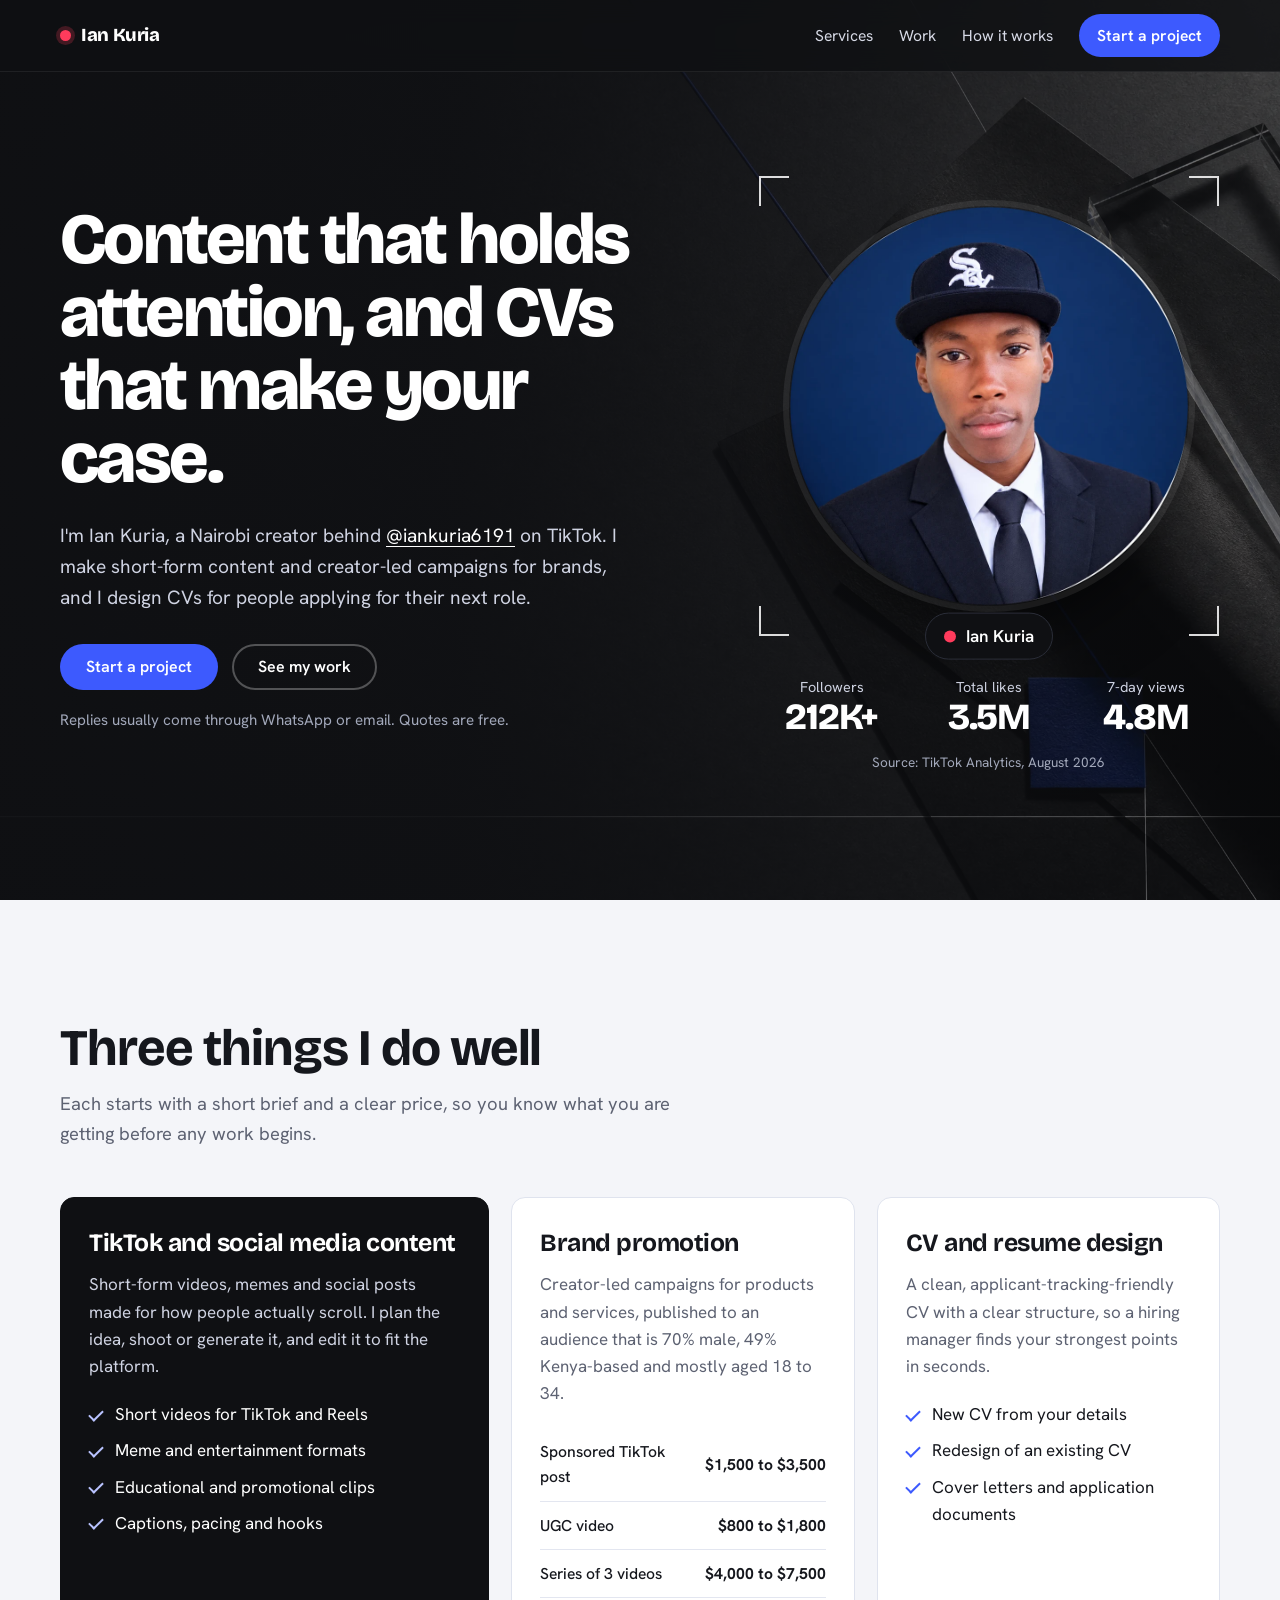
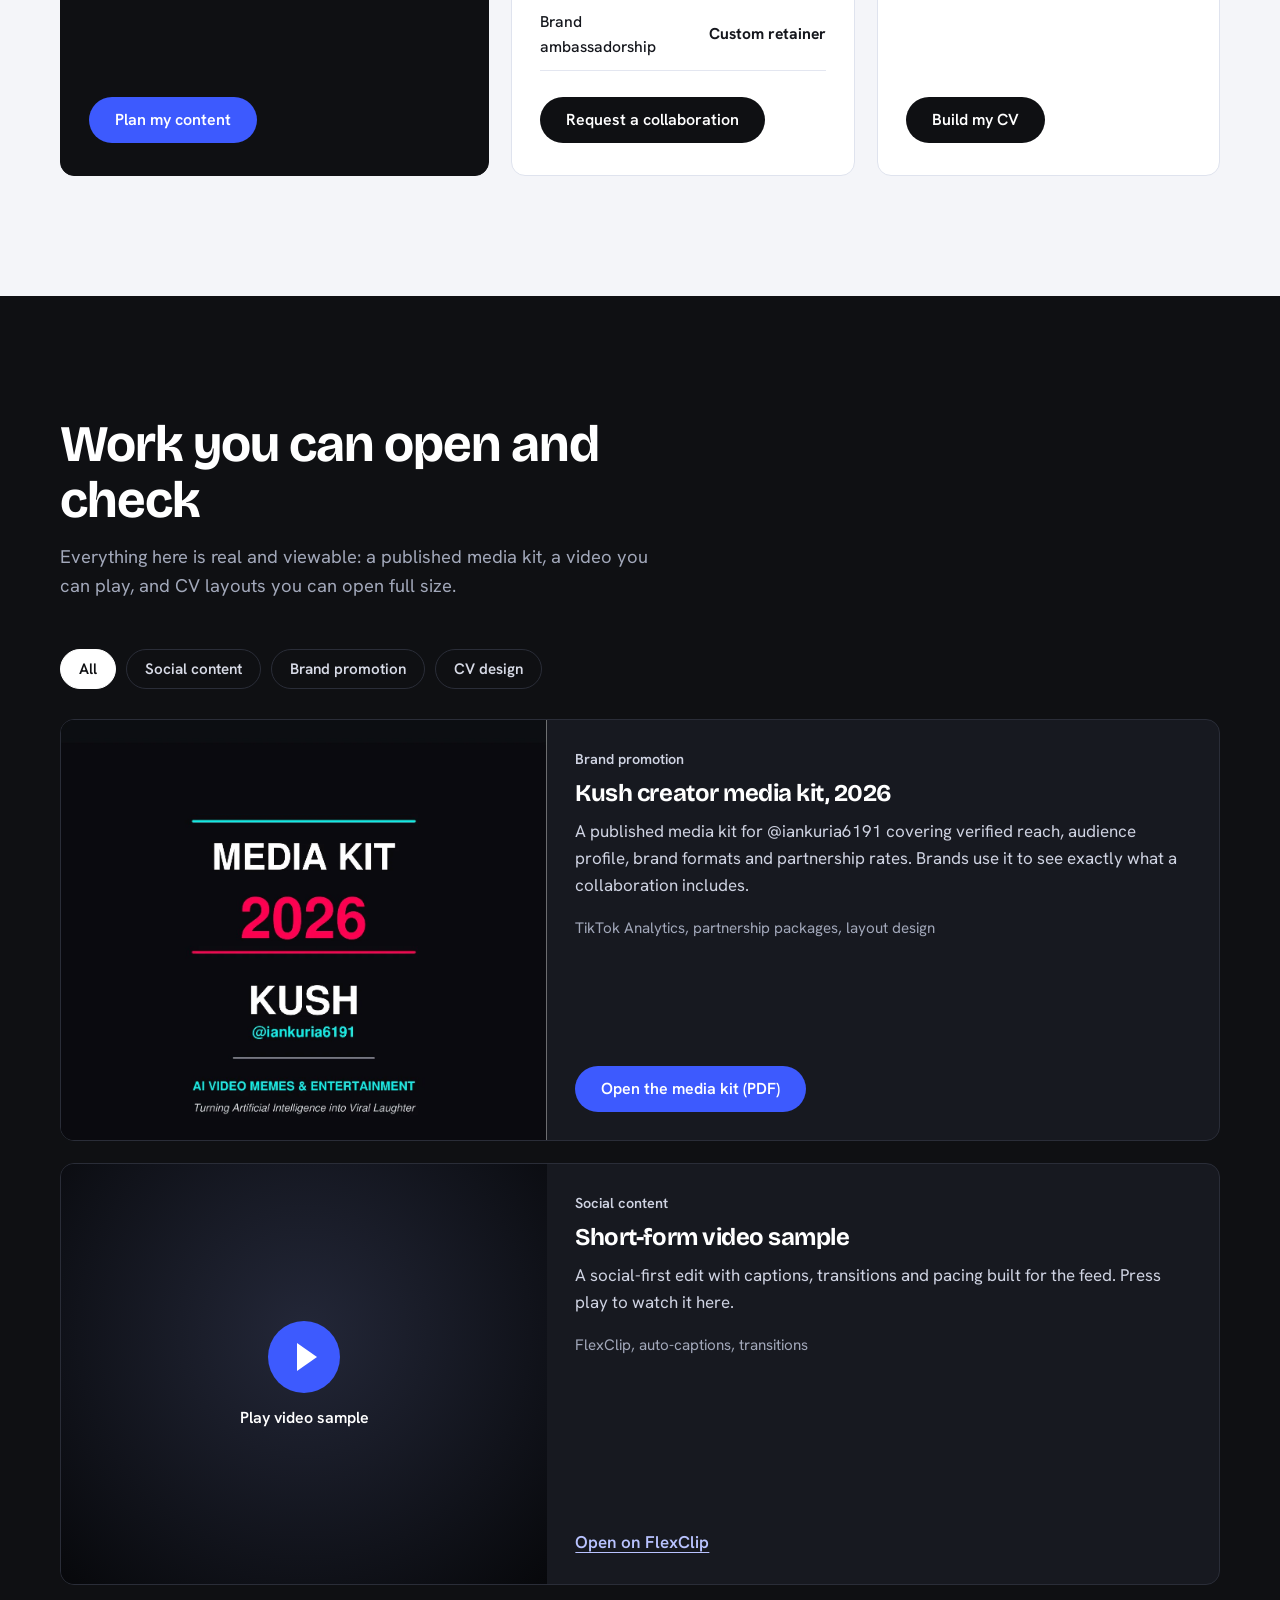
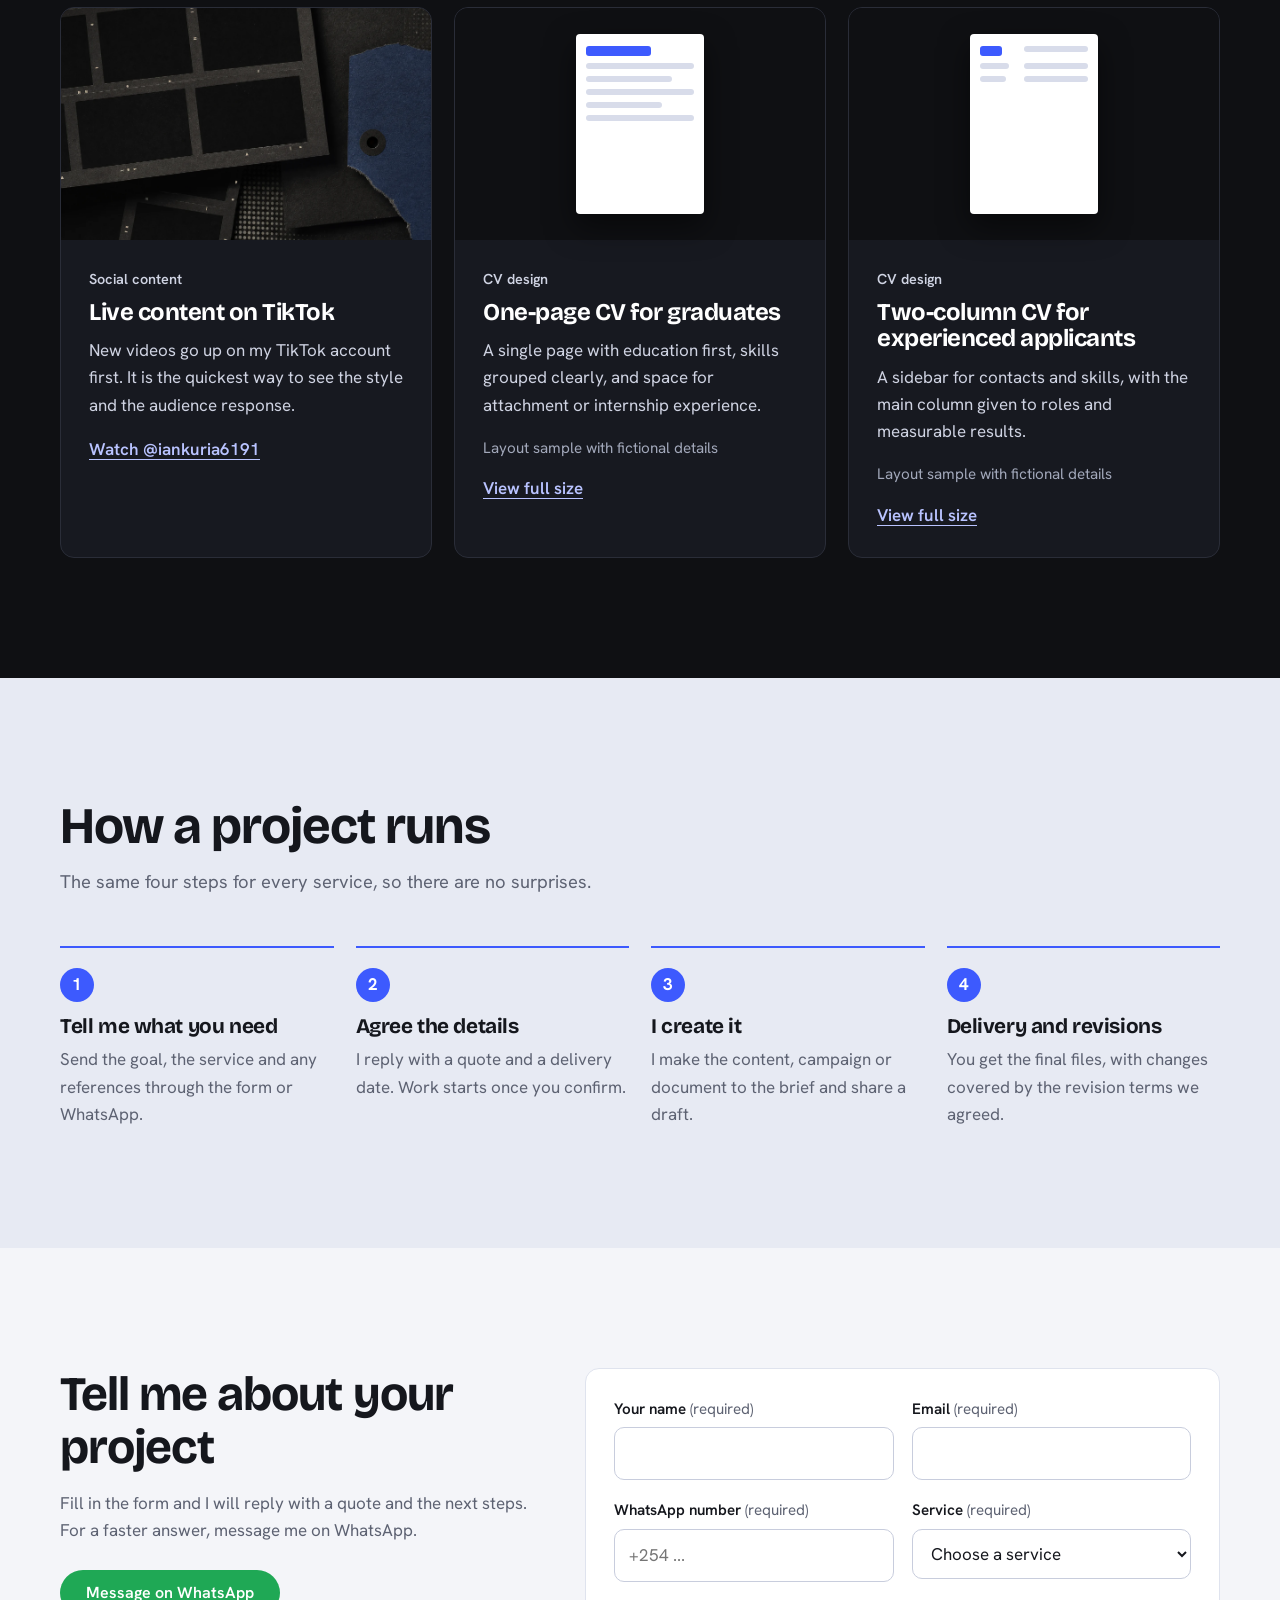
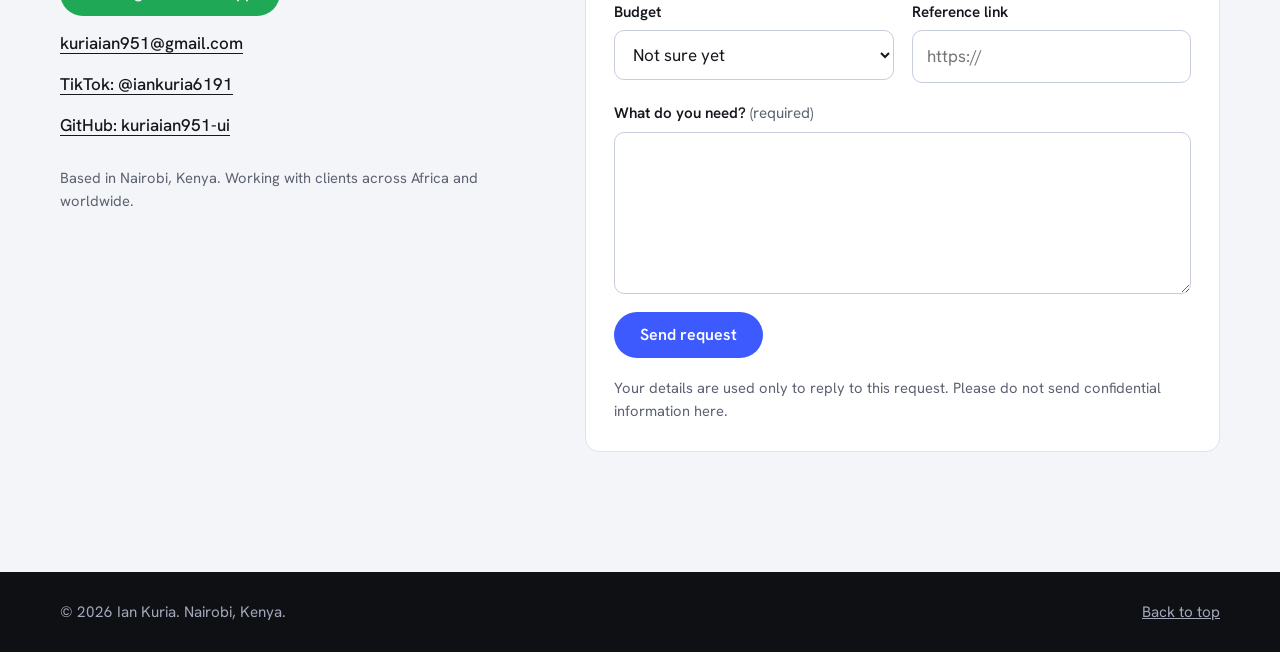
==== index.html @ a658447a "Show the name under the hero portrait Replace the TikTok handle in the label under the portrait with" ====
<!doctype html>
<html lang="en">
<head>
  <meta charset="UTF-8" />
  <meta name="viewport" content="width=device-width, initial-scale=1.0" />
  <meta name="theme-color" content="#0f1013" />
  <title>Ian Kuria | TikTok Content, Brand Promotion & CV Writing</title>
  <meta name="description" content="Ian Kuria is a Nairobi-based creator with 212K+ TikTok followers. He makes short-form content, creator-led brand campaigns and professionally designed CVs." />
  <meta name="author" content="Ian Kuria" />
  <meta name="robots" content="index,follow" />
  <link rel="canonical" href="https://kuriaian951-ui.github.io/" />
  <link rel="icon" href="/favicon.svg" type="image/svg+xml" />
  <link rel="preconnect" href="https://fonts.googleapis.com" />
  <link rel="preconnect" href="https://fonts.gstatic.com" crossorigin />
  <link href="https://fonts.googleapis.com/css2?family=Bricolage+Grotesque:opsz,wght@12..96,500;12..96,700;12..96,800&family=Hanken+Grotesk:wght@400;500;600;700&display=swap" rel="stylesheet" />
  <meta property="og:type" content="website" />
  <meta property="og:url" content="https://kuriaian951-ui.github.io/" />
  <meta property="og:title" content="Ian Kuria | TikTok Content, Brand Promotion & CV Writing" />
  <meta property="og:description" content="Short-form content and creator-led brand campaigns from a Nairobi creator with 212K+ TikTok followers, plus professionally designed CVs." />
  <meta property="og:image" content="https://kuriaian951-ui.github.io/assets/og-image.jpg" />
  <meta name="twitter:card" content="summary_large_image" />
  <meta name="twitter:title" content="Ian Kuria | TikTok Content, Brand Promotion & CV Writing" />
  <meta name="twitter:description" content="Short-form content and creator-led brand campaigns from a Nairobi creator with 212K+ TikTok followers, plus professionally designed CVs." />
  <meta name="twitter:image" content="https://kuriaian951-ui.github.io/assets/og-image.jpg" />
  <script type="application/ld+json">
  {
    "@context": "https://schema.org",
    "@type": "Person",
    "name": "Ian Kuria",
    "url": "https://kuriaian951-ui.github.io/",
    "jobTitle": "Content creator and CV designer",
    "email": "kuriaian951@gmail.com",
    "address": { "@type": "PostalAddress", "addressLocality": "Nairobi", "addressCountry": "KE" },
    "sameAs": ["https://www.tiktok.com/@iankuria6191", "https://github.com/kuriaian951-ui"],
    "description": "Nairobi-based creator making short-form content, creator-led brand campaigns and professionally designed CVs."
  }
  </script>
  <link rel="stylesheet" href="styles.css" />
</head>
<body>
  <a class="skip" href="#main">Skip to content</a>

  <header class="site-header" id="top">
    <a class="brand" href="#top" aria-label="Ian Kuria, home"><span class="brand-dot" aria-hidden="true"></span>Ian Kuria</a>
    <button class="nav-toggle" type="button" aria-expanded="false" aria-controls="nav" aria-label="Open menu"><span></span><span></span></button>
    <nav id="nav" class="nav" aria-label="Main">
      <a href="#services">Services</a>
      <a href="#work">Work</a>
      <a href="#process">How it works</a>
      <a href="#contact" class="nav-cta">Start a project</a>
    </nav>
  </header>

  <main id="main">
    <!-- Hero -->
    <section class="hero">
      <div class="hero-copy">
        <h1>Content that holds attention, and CVs that make your case.</h1>
        <p class="hero-lead">I'm Ian Kuria, a Nairobi creator behind <a href="https://www.tiktok.com/@iankuria6191" target="_blank" rel="noopener">@iankuria6191</a> on TikTok. I make short-form content and creator-led campaigns for brands, and I design CVs for people applying for their next role.</p>
        <div class="hero-actions">
          <a class="btn btn-primary" href="#contact">Start a project</a>
          <a class="btn btn-ghost" href="#work">See my work</a>
        </div>
        <p class="hero-note">Replies usually come through WhatsApp or email. Quotes are free.</p>
      </div>

      <div class="viewfinder" aria-label="Ian Kuria and his TikTok reach, from TikTok Analytics, August 2026">
        <div class="vf-frame">
          <span class="vf-corner tl" aria-hidden="true"></span><span class="vf-corner tr" aria-hidden="true"></span>
          <span class="vf-corner bl" aria-hidden="true"></span><span class="vf-corner br" aria-hidden="true"></span>
          <img class="vf-portrait" src="assets/ian-kuria-portrait.webp" width="900" height="900" fetchpriority="high" alt="Ian Kuria in a black suit and cap against a blue background" />
          <p class="vf-rec"><span class="rec-dot" aria-hidden="true"></span>Ian Kuria</p>
        </div>
        <dl class="vf-stats">
          <div><dd class="count" data-to="212" data-suffix="K+">212K+</dd><dt>Followers</dt></div>
          <div><dd class="count" data-to="3.5" data-suffix="M" data-decimals="1">3.5M</dd><dt>Total likes</dt></div>
          <div><dd class="count" data-to="4.8" data-suffix="M" data-decimals="1">4.8M</dd><dt>7-day views</dt></div>
        </dl>
        <p class="vf-source">Source: TikTok Analytics, August 2026</p>
      </div>
    </section>

    <!-- Services -->
    <section class="section light" id="services">
      <div class="wrap">
        <div class="section-head">
          <h2>Three things I do well</h2>
          <p>Each starts with a short brief and a clear price, so you know what you are getting before any work begins.</p>
        </div>

        <div class="services">
          <article class="service service-lead">
            <h3>TikTok and social media content</h3>
            <p>Short-form videos, memes and social posts made for how people actually scroll. I plan the idea, shoot or generate it, and edit it to fit the platform.</p>
            <ul class="ticks">
              <li>Short videos for TikTok and Reels</li>
              <li>Meme and entertainment formats</li>
              <li>Educational and promotional clips</li>
              <li>Captions, pacing and hooks</li>
            </ul>
            <a class="btn btn-dark" href="#contact" data-service="TikTok / Social Media Content">Plan my content</a>
          </article>

          <article class="service">
            <h3>Brand promotion</h3>
            <p>Creator-led campaigns for products and services, published to an audience that is 70% male, 49% Kenya-based and mostly aged 18 to 34.</p>
            <table class="rates">
              <caption class="sr">Starting ranges from the 2026 media kit</caption>
              <tbody>
                <tr><th scope="row">Sponsored TikTok post</th><td>$1,500 to $3,500</td></tr>
                <tr><th scope="row">UGC video</th><td>$800 to $1,800</td></tr>
                <tr><th scope="row">Series of 3 videos</th><td>$4,000 to $7,500</td></tr>
                <tr><th scope="row">Brand ambassadorship</th><td>Custom retainer</td></tr>
              </tbody>
            </table>
            <a class="btn btn-dark" href="#contact" data-service="Brand Promotion">Request a collaboration</a>
          </article>

          <article class="service">
            <h3>CV and resume design</h3>
            <p>A clean, applicant-tracking-friendly CV with a clear structure, so a hiring manager finds your strongest points in seconds.</p>
            <ul class="ticks">
              <li>New CV from your details</li>
              <li>Redesign of an existing CV</li>
              <li>Cover letters and application documents</li>
            </ul>
            <a class="btn btn-dark" href="#contact" data-service="CV / Resume">Build my CV</a>
          </article>
        </div>
      </div>
    </section>

    <!-- Work -->
    <section class="section dark" id="work">
      <div class="wrap">
        <div class="section-head">
          <h2>Work you can open and check</h2>
          <p>Everything here is real and viewable: a published media kit, a video you can play, and CV layouts you can open full size.</p>
        </div>

        <div class="filters" role="group" aria-label="Filter work">
          <button type="button" class="chip is-on" data-filter="all" aria-pressed="true">All</button>
          <button type="button" class="chip" data-filter="video" aria-pressed="false">Social content</button>
          <button type="button" class="chip" data-filter="brand" aria-pressed="false">Brand promotion</button>
          <button type="button" class="chip" data-filter="cv" aria-pressed="false">CV design</button>
        </div>

        <div class="work-grid">
          <article class="work work-wide" data-cat="brand">
            <img class="work-media media-cover" src="assets/kush-media-kit-cover.webp" width="1241" height="1754" loading="lazy" alt="Cover of the Kush Media Kit 2026 for @iankuria6191" />
            <div class="work-body">
              <p class="work-tag">Brand promotion</p>
              <h3>Kush creator media kit, 2026</h3>
              <p>A published media kit for @iankuria6191 covering verified reach, audience profile, brand formats and partnership rates. Brands use it to see exactly what a collaboration includes.</p>
              <p class="work-tools">TikTok Analytics, partnership packages, layout design</p>
              <a class="btn btn-primary" href="assets/Kush_Media_Kit_2026_v2.pdf" target="_blank" rel="noopener">Open the media kit (PDF)</a>
            </div>
          </article>

          <article class="work work-wide" data-cat="video">
            <div class="work-media video-box" id="video-box">
              <button type="button" class="video-play" id="video-play" aria-label="Play the short-form video sample">
                <span class="play-icon" aria-hidden="true"></span>
                <span>Play video sample</span>
              </button>
            </div>
            <div class="work-body">
              <p class="work-tag">Social content</p>
              <h3>Short-form video sample</h3>
              <p>A social-first edit with captions, transitions and pacing built for the feed. Press play to watch it here.</p>
              <p class="work-tools">FlexClip, auto-captions, transitions</p>
              <a class="text-link" href="https://www.flexclip.com/share/16240077a29ydowFJo6K8RUNFC3RO8ls6oeBCMup.html" target="_blank" rel="noopener">Open on FlexClip</a>
            </div>
          </article>

          <article class="work" data-cat="video">
            <img class="work-media" src="assets/ian-kuria-creator-reach-art.webp" width="1664" height="2080" loading="lazy" alt="" />
            <div class="work-body">
              <p class="work-tag">Social content</p>
              <h3>Live content on TikTok</h3>
              <p>New videos go up on my TikTok account first. It is the quickest way to see the style and the audience response.</p>
              <a class="text-link" href="https://www.tiktok.com/@iankuria6191" target="_blank" rel="noopener">Watch @iankuria6191</a>
            </div>
          </article>

          <article class="work" data-cat="cv">
            <button type="button" class="cv-thumb" data-cv="cv-one" aria-label="Open the one-page graduate CV sample full size">
              <span class="cv-mini cv-mini-one" aria-hidden="true"><i></i><i></i><i></i><i></i><i></i><i></i></span>
            </button>
            <div class="work-body">
              <p class="work-tag">CV design</p>
              <h3>One-page CV for graduates</h3>
              <p>A single page with education first, skills grouped clearly, and space for attachment or internship experience.</p>
              <p class="work-tools">Layout sample with fictional details</p>
              <button type="button" class="text-link as-button" data-cv="cv-one">View full size</button>
            </div>
          </article>

          <article class="work" data-cat="cv">
            <button type="button" class="cv-thumb" data-cv="cv-two" aria-label="Open the two-column experienced professional CV sample full size">
              <span class="cv-mini cv-mini-two" aria-hidden="true"><i></i><i></i><i></i><i></i><i></i><i></i></span>
            </button>
            <div class="work-body">
              <p class="work-tag">CV design</p>
              <h3>Two-column CV for experienced applicants</h3>
              <p>A sidebar for contacts and skills, with the main column given to roles and measurable results.</p>
              <p class="work-tools">Layout sample with fictional details</p>
              <button type="button" class="text-link as-button" data-cv="cv-two">View full size</button>
            </div>
          </article>
        </div>
      </div>
    </section>

    <!-- Process -->
    <section class="section light tint" id="process">
      <div class="wrap">
        <div class="section-head">
          <h2>How a project runs</h2>
          <p>The same four steps for every service, so there are no surprises.</p>
        </div>
        <ol class="steps">
          <li><span class="step-n">1</span><h3>Tell me what you need</h3><p>Send the goal, the service and any references through the form or WhatsApp.</p></li>
          <li><span class="step-n">2</span><h3>Agree the details</h3><p>I reply with a quote and a delivery date. Work starts once you confirm.</p></li>
          <li><span class="step-n">3</span><h3>I create it</h3><p>I make the content, campaign or document to the brief and share a draft.</p></li>
          <li><span class="step-n">4</span><h3>Delivery and revisions</h3><p>You get the final files, with changes covered by the revision terms we agreed.</p></li>
        </ol>
      </div>
    </section>

    <!-- Contact -->
    <section class="section light contact" id="contact">
      <div class="wrap contact-grid">
        <div class="contact-intro">
          <h2>Tell me about your project</h2>
          <p>Fill in the form and I will reply with a quote and the next steps. For a faster answer, message me on WhatsApp.</p>
          <ul class="contact-list">
            <li><a class="btn btn-whatsapp" id="wa-link" href="https://wa.me/254741102942?text=Hello%20Ian%2C%20I%20would%20like%20to%20request%20your%20services." target="_blank" rel="noopener">Message on WhatsApp</a></li>
            <li><a href="mailto:kuriaian951@gmail.com">kuriaian951@gmail.com</a></li>
            <li><a href="https://www.tiktok.com/@iankuria6191" target="_blank" rel="noopener">TikTok: @iankuria6191</a></li>
            <li><a href="https://github.com/kuriaian951-ui" target="_blank" rel="noopener">GitHub: kuriaian951-ui</a></li>
          </ul>
          <p class="fine">Based in Nairobi, Kenya. Working with clients across Africa and worldwide.</p>
        </div>

        <form class="form" id="contact-form" novalidate>
          <input type="checkbox" name="botcheck" class="hp" tabindex="-1" autocomplete="off" aria-hidden="true" />
          <div class="field"><label for="c-name">Your name <span class="req">(required)</span></label><input id="c-name" name="name" required autocomplete="name" /></div>
          <div class="field"><label for="c-email">Email <span class="req">(required)</span></label><input id="c-email" name="email" type="email" required autocomplete="email" /></div>
          <div class="field"><label for="c-phone">WhatsApp number <span class="req">(required)</span></label><input id="c-phone" name="whatsapp" type="tel" required autocomplete="tel" placeholder="+254 ..." /></div>
          <div class="field"><label for="c-service">Service <span class="req">(required)</span></label>
            <select id="c-service" name="service" required>
              <option value="">Choose a service</option>
              <option>TikTok / Social Media Content</option>
              <option>Brand Promotion</option>
              <option>CV / Resume</option>
              <option>Other</option>
            </select>
          </div>
          <div class="field"><label for="c-budget">Budget</label>
            <select id="c-budget" name="budget">
              <option value="">Not sure yet</option>
              <option>Below KSh 1,000</option>
              <option>KSh 1,000 to 3,000</option>
              <option>KSh 3,000 to 5,000</option>
              <option>KSh 5,000 to 10,000</option>
              <option>KSh 10,000 and above</option>
            </select>
          </div>
          <div class="field"><label for="c-link">Reference link</label><input id="c-link" name="reference" type="url" placeholder="https://" /></div>
          <div class="field wide"><label for="c-msg">What do you need? <span class="req">(required)</span></label><textarea id="c-msg" name="message" rows="5" required></textarea></div>
          <div class="form-foot">
            <button class="btn btn-primary" type="submit">Send request</button>
            <p class="form-status" role="status" tabindex="-1"></p>
          </div>
          <p class="fine wide">Your details are used only to reply to this request. Please do not send confidential information here.</p>
        </form>
      </div>
    </section>
  </main>

  <footer class="site-footer">
    <div class="wrap foot">
      <p>&copy; <span id="year">2026</span> Ian Kuria. Nairobi, Kenya.</p>
      <p><a href="#top">Back to top</a></p>
    </div>
  </footer>

  <!-- CV sample viewer -->
  <dialog id="cv-dialog" class="cv-dialog" aria-label="CV sample">
    <form method="dialog" class="cv-bar"><p>Layout sample with fictional details</p><button class="btn btn-ghost-light" aria-label="Close preview">Close</button></form>
    <div id="cv-stage" class="cv-stage"></div>
  </dialog>

  <template id="cv-one">
    <article class="cv cv-1">
      <header><h4>Amina Wanjiru</h4><p>Accounts assistant | Nairobi, Kenya</p><p class="cv-contact">amina@example.com | 0700 000 000</p></header>
      <section><h5>Profile</h5><p>Diploma graduate with attachment experience in cash handling, sales records and customer service. Accurate, calm under pressure and quick to learn new systems.</p></section>
      <section><h5>Education</h5><p><b>Diploma in Accounting</b>, Sample Technical College, 2022 to 2024</p><p><b>KCSE</b>, Sample Secondary School, 2018 to 2021</p></section>
      <section><h5>Experience</h5><p><b>Cashier and accounts assistant (attachment)</b>, Sample Business Ltd</p><ul><li>Processed cash and mobile payments and issued receipts.</li><li>Balanced daily sales and prepared cash handovers.</li><li>Recorded transactions and kept sales records up to date.</li></ul></section>
      <section><h5>Skills</h5><p>Microsoft Excel, Microsoft Word, data entry, bookkeeping basics, customer service</p></section>
    </article>
  </template>

  <template id="cv-two">
    <article class="cv cv-2">
      <aside><h4>Brian Otieno</h4><p>Marketing officer</p><h5>Contact</h5><p>brian@example.com<br />0700 000 000<br />Nairobi, Kenya</p><h5>Skills</h5><ul><li>Campaign planning</li><li>Social media</li><li>Reporting</li><li>Client communication</li></ul><h5>Languages</h5><p>English, Kiswahili</p></aside>
      <div class="cv-main">
        <section><h5>Profile</h5><p>Marketing officer with five years of experience planning campaigns and reporting results to clients.</p></section>
        <section><h5>Experience</h5>
          <p><b>Marketing officer</b>, Sample Agency, 2022 to present</p><ul><li>Ran monthly campaigns for six clients.</li><li>Grew a client's social following by 40% in one year.</li></ul>
          <p><b>Marketing assistant</b>, Sample Retail, 2019 to 2022</p><ul><li>Prepared weekly sales and engagement reports.</li><li>Coordinated in-store promotions.</li></ul></section>
        <section><h5>Education</h5><p><b>Bachelor of Commerce</b>, Sample University, 2015 to 2019</p></section>
      </div>
    </article>
  </template>

  <script src="script.js"></script>
</body>
</html>
---- styles.css ----
/* Ian Kuria portfolio. Dark ink, signal blue, one live "viewfinder" moment. */
:root {
  --ink: #0f1013;
  --ink-2: #171920;
  --line: #2a2d38;
  --chalk: #f4f5f9;
  --mist: #e7eaf3;
  --text: #15171d;
  --muted: #5d6272;
  --muted-d: #a2a8ba;
  --blue: #3d5afe;
  --blue-d: #2a42d6;
  --blue-soft: #b9c3ff;
  --rec: #ff3b5c;
  --wa: #1fa855;
  --radius: 14px;
  --display: "Bricolage Grotesque", "Hanken Grotesk", system-ui, sans-serif;
  --body: "Hanken Grotesk", system-ui, -apple-system, "Segoe UI", sans-serif;
}

*, *::before, *::after { box-sizing: border-box; }
html { scroll-behavior: smooth; scroll-padding-top: 76px; }
body { margin: 0; font-family: var(--body); font-size: 1.0625rem; line-height: 1.6; color: var(--text); background: var(--chalk); -webkit-font-smoothing: antialiased; }
img { max-width: 100%; display: block; }
a { color: inherit; }
h1, h2, h3, h4, h5 { font-family: var(--display); line-height: 1.1; margin: 0; letter-spacing: -0.02em; }
p { margin: 0 0 1em; }
.sr { position: absolute; width: 1px; height: 1px; overflow: hidden; clip: rect(0 0 0 0); white-space: nowrap; }
.hp { position: absolute; left: -9999px; opacity: 0; }
.wrap { width: min(1160px, 100% - 40px); margin-inline: auto; }

:focus-visible { outline: 3px solid var(--blue-soft); outline-offset: 3px; border-radius: 4px; }
.light :focus-visible { outline-color: var(--blue); }

.skip { position: absolute; left: 12px; top: -60px; background: var(--chalk); color: var(--text); padding: 10px 14px; border-radius: 8px; z-index: 100; }
.skip:focus { top: 12px; }

/* Header */
.site-header { position: fixed; inset: 0 0 auto 0; z-index: 50; display: flex; align-items: center; justify-content: space-between; padding: 14px max(20px, calc((100% - 1160px) / 2)); background: rgba(15, 16, 19, .82); backdrop-filter: blur(12px); border-bottom: 1px solid rgba(255,255,255,.07); color: #fff; }
.brand { display: inline-flex; align-items: center; gap: 10px; font-family: var(--display); font-weight: 800; font-size: 1.15rem; text-decoration: none; letter-spacing: -0.02em; }
.brand-dot { width: 11px; height: 11px; border-radius: 50%; background: var(--rec); box-shadow: 0 0 0 4px rgba(255,59,92,.22); }
.nav { display: flex; align-items: center; gap: 26px; }
.nav a { text-decoration: none; font-size: .98rem; color: #d7dae6; }
.nav a:hover { color: #fff; }
.nav .nav-cta { background: var(--blue); color: #fff; padding: 9px 18px; border-radius: 999px; font-weight: 600; }
.nav .nav-cta:hover { background: #5870ff; }
.nav-toggle { display: none; width: 44px; height: 44px; border: 1px solid var(--line); background: transparent; border-radius: 10px; cursor: pointer; position: relative; }
.nav-toggle span { position: absolute; left: 12px; right: 12px; height: 2px; background: #fff; transition: transform .2s, top .2s; }
.nav-toggle span:first-child { top: 17px; }
.nav-toggle span:last-child { top: 25px; }
.nav-toggle[aria-expanded="true"] span:first-child { top: 21px; transform: rotate(45deg); }
.nav-toggle[aria-expanded="true"] span:last-child { top: 21px; transform: rotate(-45deg); }

/* Buttons and links */
.btn { display: inline-flex; align-items: center; justify-content: center; gap: 8px; padding: 13px 24px; border-radius: 999px; border: 2px solid transparent; font: 600 1rem/1 var(--body); text-decoration: none; cursor: pointer; transition: background .15s, color .15s, border-color .15s, transform .15s; }
.btn:hover { transform: translateY(-1px); }
.btn-primary { background: var(--blue); color: #fff; }
.btn-primary:hover { background: #5870ff; }
.btn-ghost { border-color: rgba(255,255,255,.28); color: #fff; }
.btn-ghost:hover { border-color: #fff; }
.btn-ghost-light { border-color: rgba(255,255,255,.3); color: #fff; background: transparent; padding: 10px 18px; }
.btn-dark { background: var(--ink); color: #fff; }
.btn-dark:hover { background: #262a36; }
.btn-whatsapp { background: var(--wa); color: #fff; }
.btn-whatsapp:hover { background: #188a47; }
.text-link { color: var(--blue-soft); font-weight: 600; text-underline-offset: 4px; }
.text-link:hover { color: #fff; }
.as-button { background: none; border: 0; padding: 0; font: inherit; font-weight: 600; cursor: pointer; text-decoration: underline; }

/* Hero */
.hero { min-height: 100svh; padding: 130px max(20px, calc((100% - 1160px) / 2)) 80px; display: grid; grid-template-columns: 1.25fr .9fr; gap: 56px; align-items: center; color: #fff; background: linear-gradient(90deg, rgba(15,16,19,.96) 35%, rgba(15,16,19,.55)), url("assets/ian-kuria-studio-ledger-hero.webp") center/cover, var(--ink); }
.hero h1 { font-size: clamp(2.5rem, 5.6vw, 4.9rem); font-weight: 800; line-height: 1.02; letter-spacing: -0.035em; max-width: 14ch; margin-bottom: 26px; }
.hero-lead { font-size: 1.2rem; color: #cfd3e2; max-width: 52ch; }
.hero-lead a { color: #fff; text-underline-offset: 4px; }
.hero-actions { display: flex; flex-wrap: wrap; gap: 14px; margin: 30px 0 18px; }
.hero-note { color: var(--muted-d); font-size: .95rem; }

.viewfinder { width: min(100%, 460px); margin-inline: auto; }
.vf-frame { position: relative; padding: 30px; }
.vf-portrait { width: 100%; height: auto; aspect-ratio: 1; border-radius: 50%; box-shadow: 0 0 0 6px rgba(255,255,255,.08), 0 40px 80px -30px rgba(0,0,0,.8); }
.vf-corner { position: absolute; width: 30px; height: 30px; border: 2px solid #fff; opacity: .85; }
.vf-corner.tl { top: 0; left: 0; border-right: 0; border-bottom: 0; }
.vf-corner.tr { top: 0; right: 0; border-left: 0; border-bottom: 0; }
.vf-corner.bl { bottom: 0; left: 0; border-right: 0; border-top: 0; }
.vf-corner.br { bottom: 0; right: 0; border-left: 0; border-top: 0; }
.vf-rec { position: absolute; left: 50%; bottom: 0; transform: translate(-50%, 50%); display: flex; align-items: center; gap: 10px; margin: 0; padding: 9px 18px; border-radius: 999px; background: var(--ink); border: 1px solid var(--line); font-weight: 600; white-space: nowrap; }
.rec-dot { width: 12px; height: 12px; border-radius: 50%; background: var(--rec); animation: pulse 1.6s ease-in-out infinite; }
@keyframes pulse { 50% { opacity: .25; } }
.vf-stats { margin: 34px 0 0; display: grid; grid-template-columns: repeat(3, 1fr); gap: 12px; text-align: center; }
.vf-stats div { display: flex; flex-direction: column-reverse; }
.vf-stats dd { margin: 0; font-family: var(--display); font-weight: 800; font-size: clamp(1.7rem, 3vw, 2.3rem); letter-spacing: -0.03em; line-height: 1; }
.vf-stats dt { color: #cfd3e2; font-size: .9rem; margin-top: 6px; }
.vf-source { margin: 16px 0 0; font-size: .85rem; color: var(--muted-d); text-align: center; }

/* Sections */
.section { padding: clamp(72px, 10vw, 120px) 0; }
.section.light { background: var(--chalk); color: var(--text); }
.section.dark { background: var(--ink); color: #fff; }
.section-head { max-width: 62ch; margin-bottom: 48px; }
.section-head h2 { font-size: clamp(2rem, 4vw, 3.2rem); margin-bottom: 14px; }
.section-head p { color: var(--muted); font-size: 1.15rem; margin: 0; }
.dark .section-head p { color: var(--muted-d); }

/* Services */
.services { display: grid; grid-template-columns: 1.25fr 1fr 1fr; gap: 22px; align-items: stretch; }
.service { background: #fff; border: 1px solid #dfe3ee; border-radius: var(--radius); padding: 32px 28px; display: flex; flex-direction: column; }
.service-lead { background: var(--ink); color: #fff; border-color: var(--ink); }
.service h3 { font-size: 1.55rem; margin-bottom: 14px; }
.service > p { color: var(--muted); }
.service-lead > p { color: #cfd3e2; }
.service .btn { margin-top: auto; align-self: flex-start; }
.service-lead .btn-dark { background: var(--blue); }
.service-lead .btn-dark:hover { background: #5870ff; }
.ticks { list-style: none; padding: 0; margin: 4px 0 26px; display: grid; gap: 9px; }
.ticks li { padding-left: 26px; position: relative; }
.ticks li::before { content: ""; position: absolute; left: 0; top: .5em; width: 14px; height: 8px; border-left: 2px solid var(--blue); border-bottom: 2px solid var(--blue); transform: rotate(-45deg); }
.service-lead .ticks li::before { border-color: var(--blue-soft); }
.rates { width: 100%; border-collapse: collapse; margin: 4px 0 26px; font-size: .98rem; }
.rates th, .rates td { text-align: left; padding: 11px 0; border-bottom: 1px solid #e3e6f0; }
.rates th { font-weight: 500; padding-right: 12px; }
.rates td { font-weight: 700; text-align: right; white-space: nowrap; }

/* Work */
.filters { display: flex; flex-wrap: wrap; gap: 10px; margin-bottom: 30px; }
.chip { border: 1px solid var(--line); background: transparent; color: #d7dae6; padding: 9px 18px; border-radius: 999px; font: 600 .95rem var(--body); cursor: pointer; }
.chip:hover { border-color: #fff; }
.chip.is-on { background: #fff; color: var(--ink); border-color: #fff; }
.work-grid { display: grid; grid-template-columns: repeat(6, 1fr); gap: 22px; }
.work-grid .work { grid-column: span 2; }
.work { background: var(--ink-2); border: 1px solid var(--line); border-radius: var(--radius); overflow: hidden; display: flex; flex-direction: column; }
.work[hidden] { display: none; }
.work-grid .work-wide { grid-column: 1 / -1; flex-direction: row; }
.work-media { width: 100%; height: auto; aspect-ratio: 16 / 10; object-fit: cover; background: var(--ink); }
.work-wide .work-media { width: 42%; aspect-ratio: auto; min-height: 420px; flex: none; }
.work-wide img.media-cover { height: 420px; object-fit: cover; object-position: top; }
.work-body { padding: 28px; display: flex; flex-direction: column; align-items: flex-start; }
.work-body h3 { font-size: 1.5rem; margin-bottom: 12px; }
.work-body p { color: #cfd3e2; }
.work-tag { font-size: .9rem; font-weight: 600; color: var(--blue-soft); margin-bottom: 8px; }
.work-tools { font-size: .95rem; color: var(--muted-d) !important; }
.work-body .btn, .work-body .text-link { margin-top: auto; }

.video-box { position: relative; background: #000; display: grid; place-items: center; }
.video-box iframe { position: absolute; inset: 0; width: 100%; height: 100%; border: 0; }
.video-play { display: flex; flex-direction: column; align-items: center; gap: 14px; background: none; border: 0; color: #fff; font: 600 1rem var(--body); cursor: pointer; padding: 24px; width: 100%; height: 100%; justify-content: center; background: radial-gradient(circle at 50% 40%, #232738, #07080b); }
.play-icon { width: 72px; height: 72px; border-radius: 50%; background: var(--blue); position: relative; transition: transform .15s; }
.play-icon::after { content: ""; position: absolute; left: 29px; top: 22px; border-left: 20px solid #fff; border-top: 14px solid transparent; border-bottom: 14px solid transparent; }
.video-play:hover .play-icon { transform: scale(1.08); }

.cv-thumb { border: 0; background: var(--ink); padding: 26px; display: grid; place-items: center; cursor: pointer; aspect-ratio: 16 / 10; }
.cv-mini { width: 128px; height: 100%; max-height: 200px; background: #fff; border-radius: 4px; padding: 12px 10px; display: grid; gap: 7px; align-content: start; box-shadow: 0 12px 30px rgba(0,0,0,.5); transition: transform .2s; }
.cv-thumb:hover .cv-mini { transform: translateY(-4px) rotate(-1deg); }
.cv-mini i { display: block; height: 6px; border-radius: 3px; background: #d8dcea; }
.cv-mini i:first-child { height: 10px; width: 60%; background: var(--blue); }
.cv-mini i:nth-child(3) { width: 80%; }
.cv-mini i:nth-child(5) { width: 70%; }
.cv-mini-two { grid-template-columns: 34% 1fr; }
.cv-mini-two i:first-child { grid-column: 1; }

/* CV viewer */
.cv-dialog { width: min(760px, 94vw); max-height: 92vh; padding: 0; border: 0; border-radius: 16px; background: #fff; color: var(--text); overflow: auto; }
.cv-dialog::backdrop { background: rgba(5,6,8,.75); }
.cv-bar { display: flex; align-items: center; justify-content: space-between; position: sticky; top: 0; background: var(--ink); color: #fff; padding: 12px 18px; margin: 0; }
.cv-bar p { margin: 0; font-size: .95rem; color: #cfd3e2; }
.cv-stage { padding: 30px; }
.cv { font-size: .95rem; line-height: 1.5; color: #1b1e27; }
.cv h4 { font-size: 1.8rem; color: #0f1013; }
.cv h5 { font-size: .95rem; margin: 18px 0 6px; padding-bottom: 4px; border-bottom: 2px solid var(--blue); color: var(--blue-d); }
.cv p { margin: 0 0 6px; }
.cv ul { margin: 4px 0 8px; padding-left: 18px; }
.cv-1 header { padding-bottom: 8px; }
.cv-contact { color: var(--muted); }
.cv-2 { display: grid; grid-template-columns: 220px 1fr; gap: 26px; }
.cv-2 aside { background: #0f1013; color: #e7eaf3; padding: 24px 18px; border-radius: 8px; }
.cv-2 aside h4 { color: #fff; font-size: 1.5rem; }
.cv-2 aside h5 { color: var(--blue-soft); border-color: #333847; }
.cv-2 aside ul { padding-left: 16px; }

/* Process */
.section.tint { background: var(--mist); }
.light .steps p { color: var(--muted); }
.steps { list-style: none; padding: 0; margin: 0; display: grid; grid-template-columns: repeat(4, 1fr); gap: 22px; }
.steps li { border-top: 2px solid var(--blue); padding-top: 20px; }
.step-n { display: inline-grid; place-items: center; width: 34px; height: 34px; border-radius: 50%; background: var(--blue); color: #fff; font-weight: 700; margin-bottom: 14px; }
.steps h3 { font-size: 1.3rem; margin-bottom: 8px; }
.steps p { color: var(--muted-d); margin: 0; }

/* Contact and forms */
.contact-grid { display: grid; grid-template-columns: .85fr 1.15fr; gap: 56px; align-items: start; }
.contact-intro h2 { font-size: clamp(2rem, 4vw, 3rem); margin-bottom: 16px; }
.contact-intro > p { color: var(--muted); }
.contact-list { list-style: none; padding: 0; margin: 26px 0; display: grid; gap: 14px; }
.contact-list a:not(.btn) { text-underline-offset: 4px; font-weight: 500; }
.fine { color: var(--muted); font-size: .92rem; }
.form { background: #fff; border: 1px solid #dfe3ee; border-radius: var(--radius); padding: 28px; display: grid; grid-template-columns: 1fr 1fr; gap: 18px; }
.field { display: flex; flex-direction: column; gap: 6px; border: 0; padding: 0; margin: 0; min-width: 0; }
.field.wide, .form .wide, .form-foot { grid-column: 1 / -1; }
.field label, .field legend { font-weight: 600; font-size: .95rem; padding: 0; }
.req { color: var(--muted); font-weight: 400; }
.field input, .field select, .field textarea { font: inherit; padding: 12px 14px; border: 1.5px solid #c8cddd; border-radius: 10px; background: #fff; color: var(--text); width: 100%; }
.field input:focus, .field select:focus, .field textarea:focus { outline: 3px solid rgba(61,90,254,.35); border-color: var(--blue); }
.field [aria-invalid="true"] { border-color: #c4283f; }
.form-foot { display: flex; flex-wrap: wrap; align-items: center; gap: 16px; }
.form-status { margin: 0; font-weight: 600; flex: 1 1 240px; }
.form-status.ok { color: #137a42; }
.form-status.err { color: #b3243a; }
.form .fine { margin: 0; }

.site-footer { background: var(--ink); color: var(--muted-d); padding: 28px 0; font-size: .95rem; }
.foot { display: flex; justify-content: space-between; flex-wrap: wrap; gap: 10px; }
.foot p { margin: 0; }

/* Responsive */
@media (max-width: 980px) {
  .hero { grid-template-columns: 1fr; padding-top: 110px; gap: 40px; }
  .viewfinder { width: min(100%, 300px); order: -1; }
  .hero { padding-top: 96px; gap: 28px; }
  .services { grid-template-columns: 1fr; }
  .steps { grid-template-columns: repeat(2, 1fr); }
  .contact-grid { grid-template-columns: 1fr; gap: 36px; }
  .work-grid { grid-template-columns: repeat(2, 1fr); }
  .work-grid .work { grid-column: span 1; }
  .work-grid .work-wide { flex-direction: column; }
  .work-wide .work-media { width: 100%; min-height: 0; aspect-ratio: 16 / 10; }
  .work-wide img.media-cover { height: auto; aspect-ratio: 4 / 3; }
}
@media (max-width: 760px) {
  .nav-toggle { display: block; }
  .nav { position: absolute; inset: 100% 0 auto 0; flex-direction: column; align-items: stretch; gap: 0; background: var(--ink); padding: 10px 20px 22px; border-bottom: 1px solid var(--line); display: none; }
  .nav.open { display: flex; }
  .nav a { padding: 14px 0; border-bottom: 1px solid var(--line); }
  .nav .nav-cta { margin-top: 14px; text-align: center; border: 0; }
  .work-grid { grid-template-columns: 1fr; }
  .work-grid .work { grid-column: 1; }
  .form { grid-template-columns: 1fr; padding: 22px; }
  .steps { grid-template-columns: 1fr; }
  .cv-2 { grid-template-columns: 1fr; }
  .cv-stage { padding: 18px; }
}
@media (prefers-reduced-motion: reduce) {
  html { scroll-behavior: auto; }
  .rec-dot { animation: none; }
  .btn, .play-icon, .cv-mini { transition: none; }
}
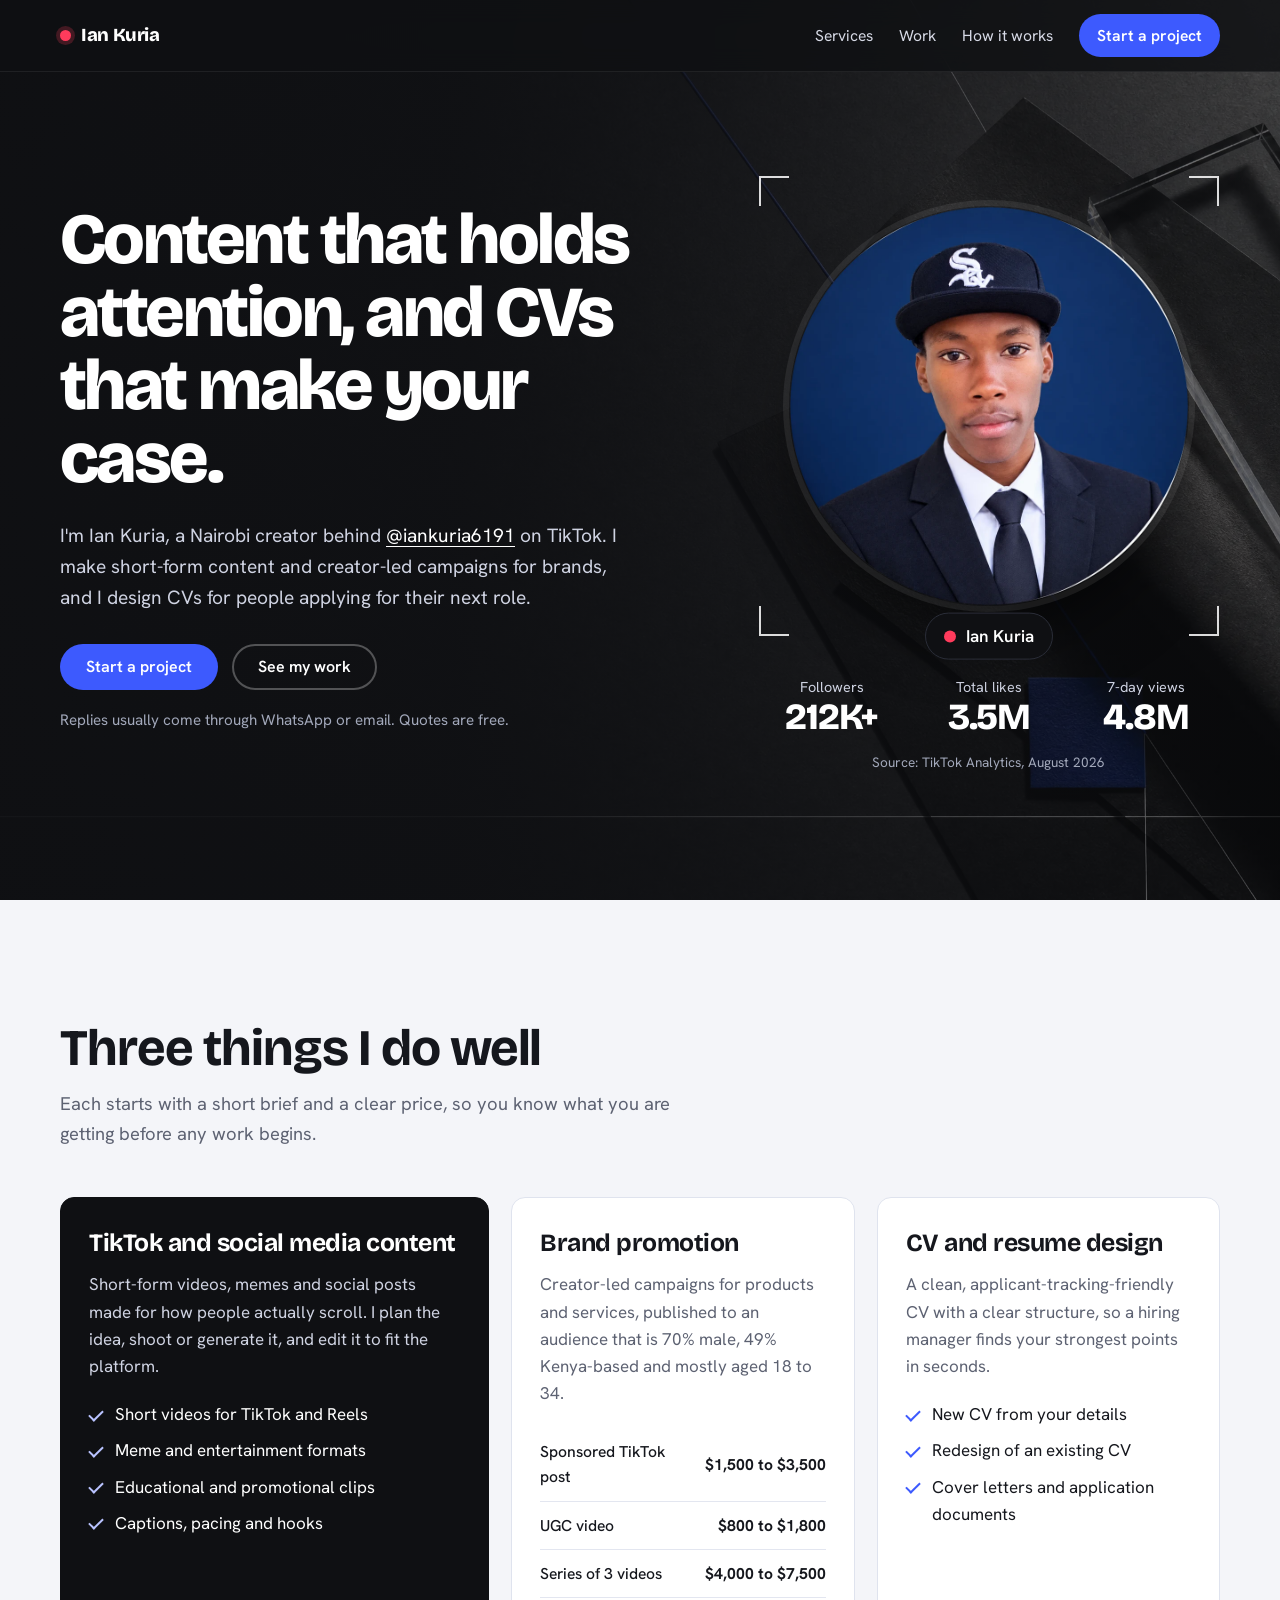
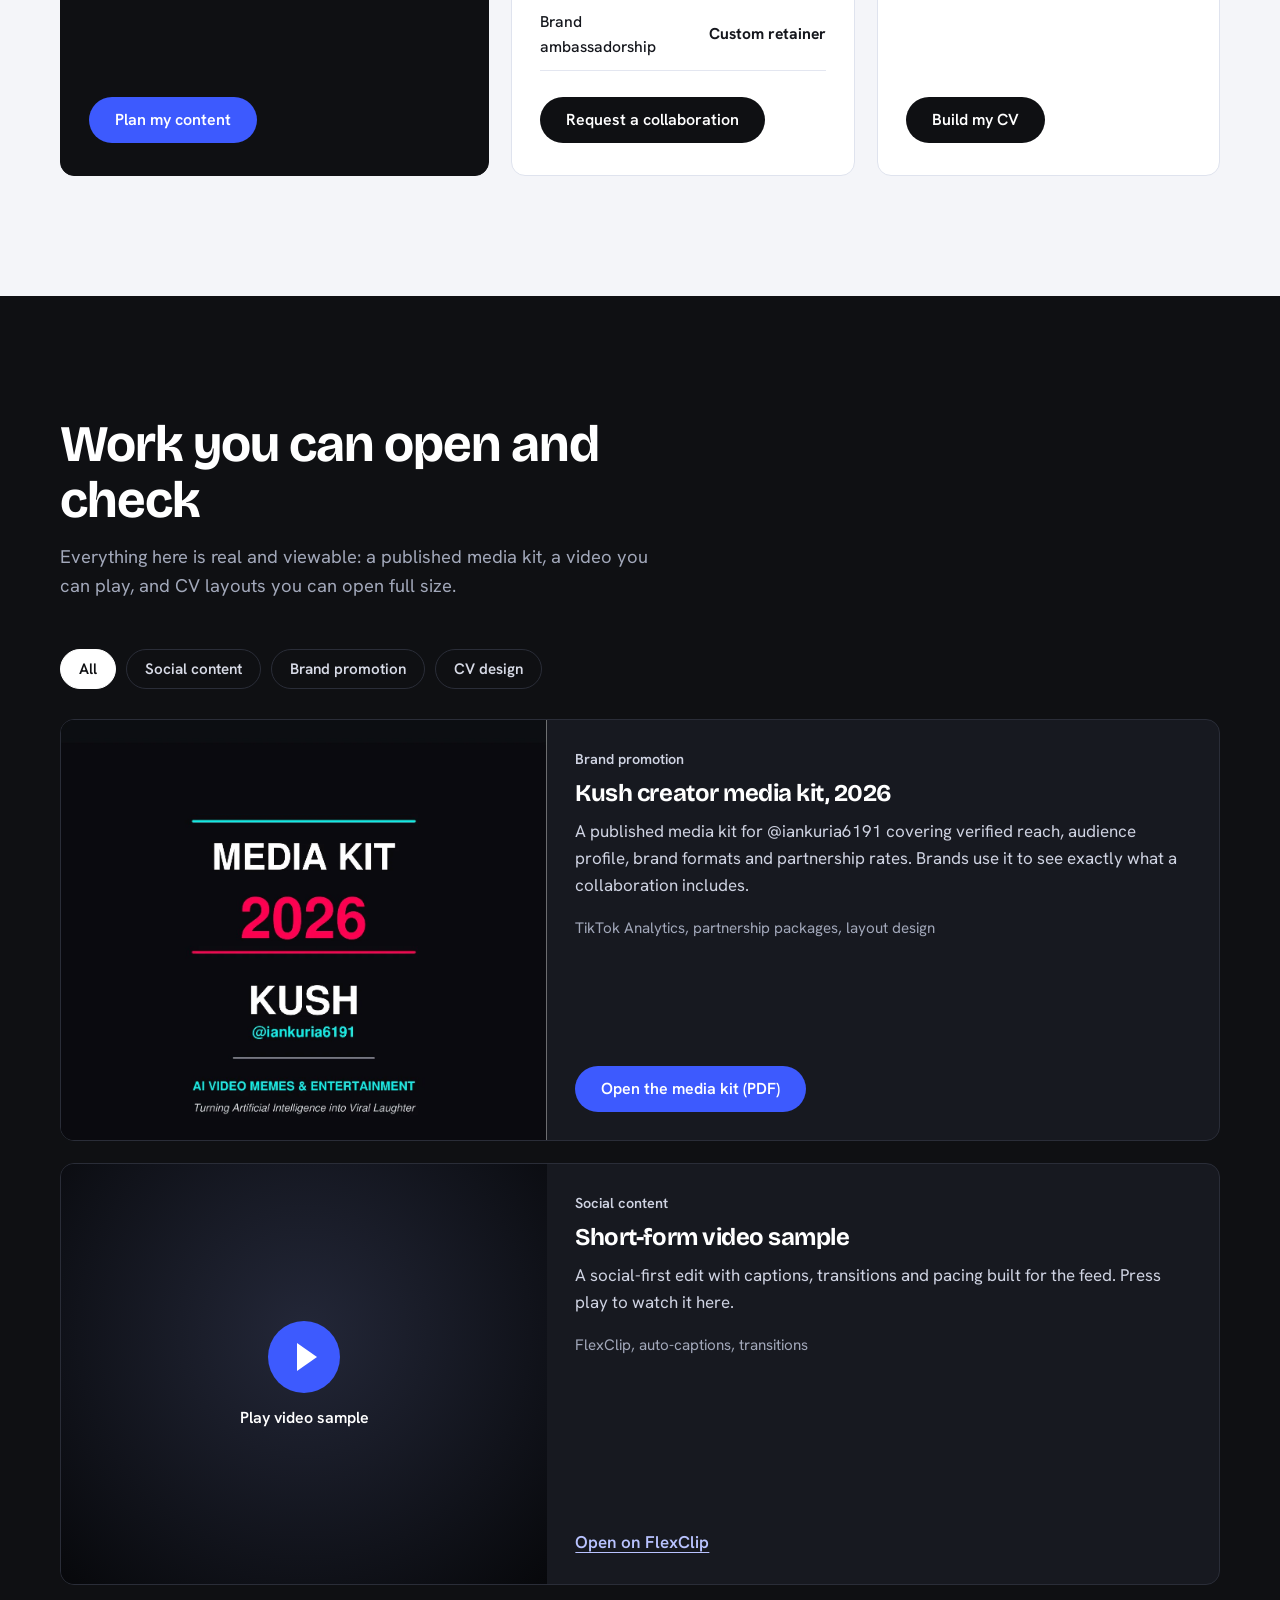
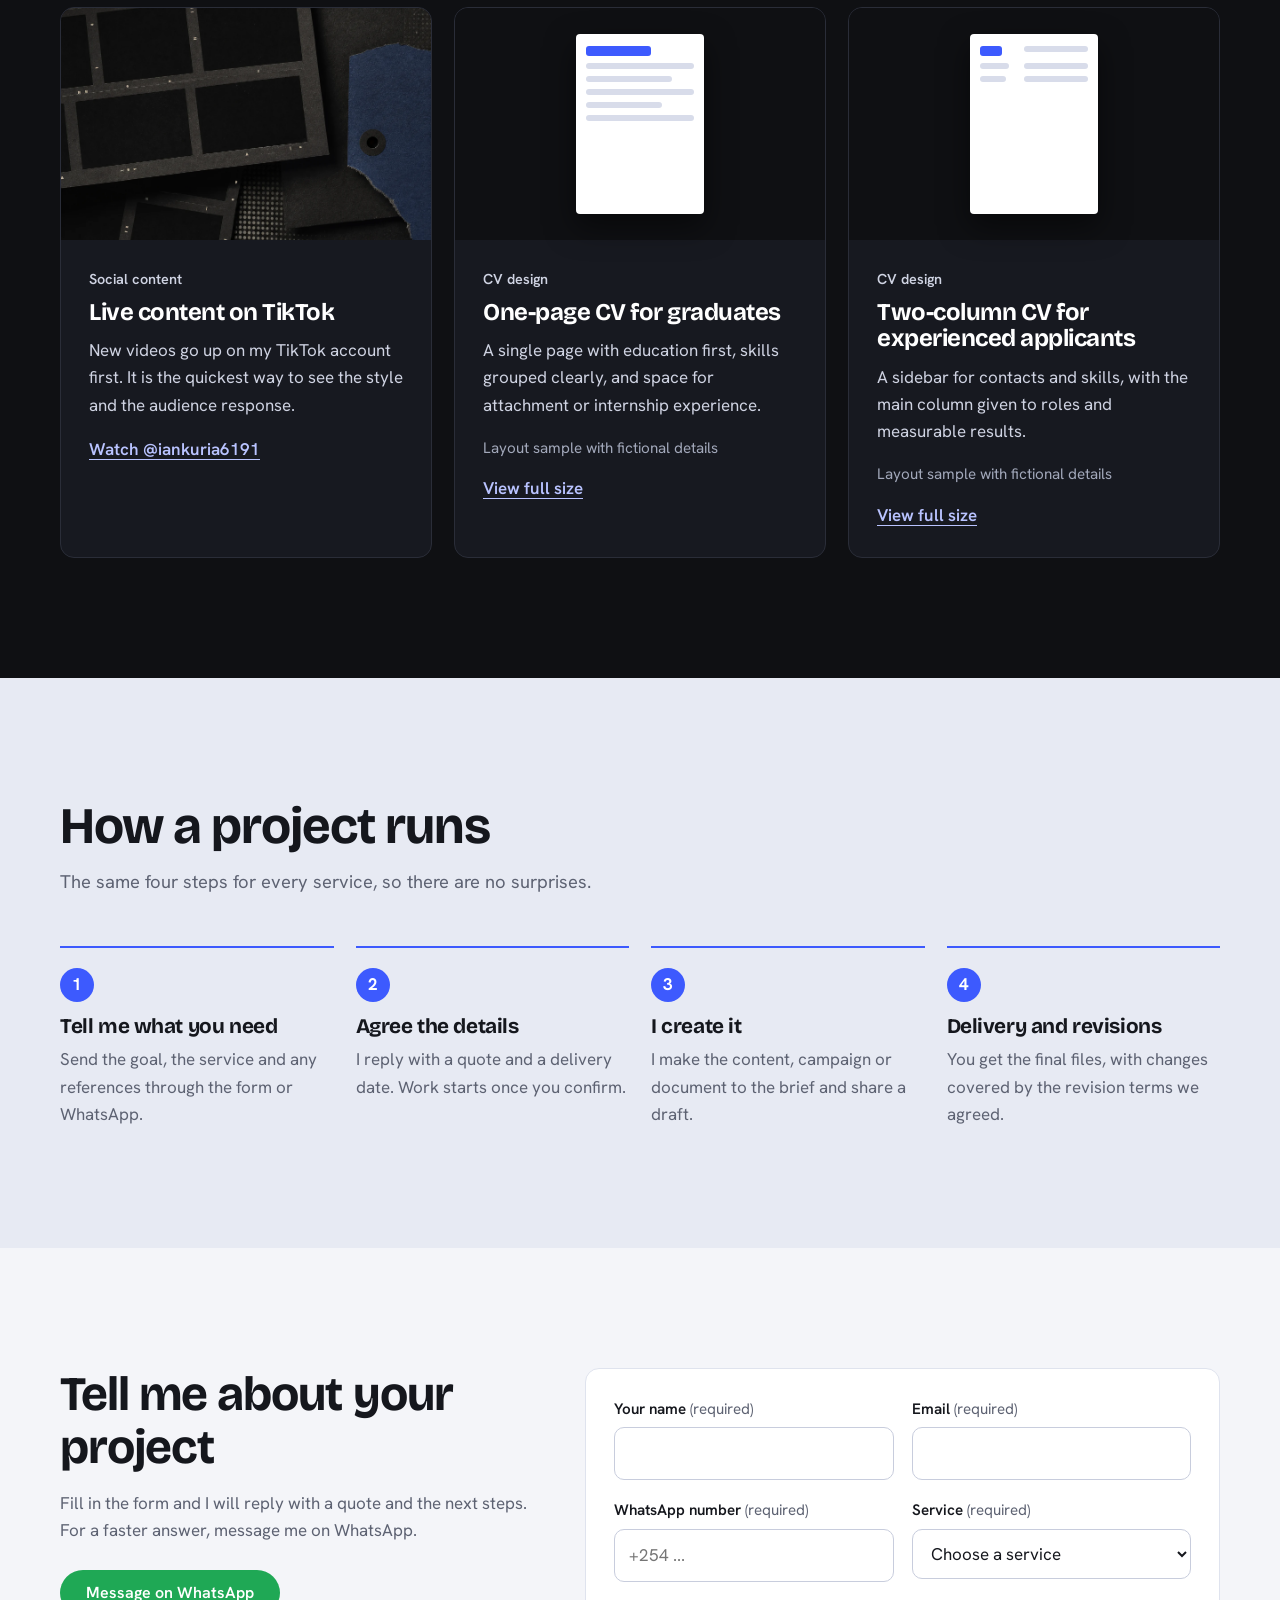
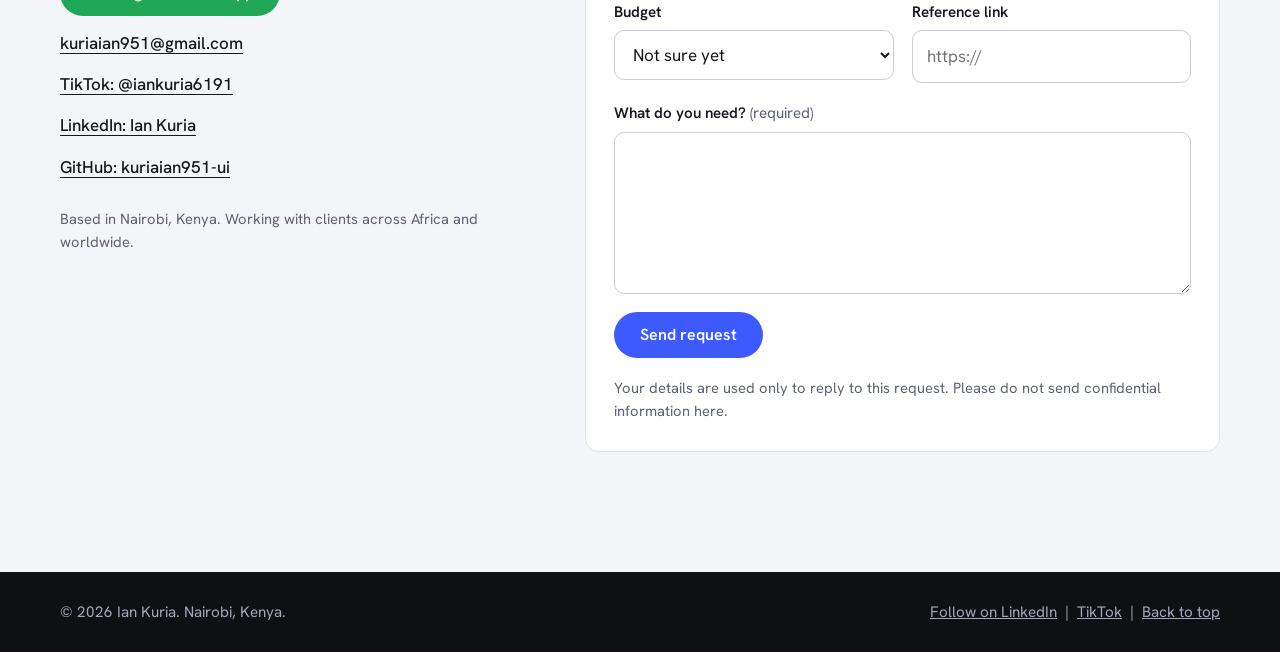
==== commit 029af397: "Add LinkedIn profile link Link Ian's LinkedIn profile from the contact section and footer, and add i" ====
--- a/index.html
+++ b/index.html
@@ -31,7 +31,7 @@
     "jobTitle": "Content creator and CV designer",
     "email": "kuriaian951@gmail.com",
     "address": { "@type": "PostalAddress", "addressLocality": "Nairobi", "addressCountry": "KE" },
-    "sameAs": ["https://www.tiktok.com/@iankuria6191", "https://github.com/kuriaian951-ui"],
+    "sameAs": ["https://www.tiktok.com/@iankuria6191", "https://www.linkedin.com/in/ian-kuria-45b0b9398", "https://github.com/kuriaian951-ui"],
     "description": "Nairobi-based creator making short-form content, creator-led brand campaigns and professionally designed CVs."
   }
   </script>
@@ -238,6 +238,7 @@
             <li><a class="btn btn-whatsapp" id="wa-link" href="https://wa.me/254741102942?text=Hello%20Ian%2C%20I%20would%20like%20to%20request%20your%20services." target="_blank" rel="noopener">Message on WhatsApp</a></li>
             <li><a href="mailto:kuriaian951@gmail.com">kuriaian951@gmail.com</a></li>
             <li><a href="https://www.tiktok.com/@iankuria6191" target="_blank" rel="noopener">TikTok: @iankuria6191</a></li>
+            <li><a href="https://www.linkedin.com/in/ian-kuria-45b0b9398" target="_blank" rel="noopener">LinkedIn: Ian Kuria</a></li>
             <li><a href="https://github.com/kuriaian951-ui" target="_blank" rel="noopener">GitHub: kuriaian951-ui</a></li>
           </ul>
           <p class="fine">Based in Nairobi, Kenya. Working with clients across Africa and worldwide.</p>
@@ -282,7 +283,7 @@
   <footer class="site-footer">
     <div class="wrap foot">
       <p>&copy; <span id="year">2026</span> Ian Kuria. Nairobi, Kenya.</p>
-      <p><a href="#top">Back to top</a></p>
+      <p><a href="https://www.linkedin.com/in/ian-kuria-45b0b9398" target="_blank" rel="noopener">Follow on LinkedIn</a> &nbsp;|&nbsp; <a href="https://www.tiktok.com/@iankuria6191" target="_blank" rel="noopener">TikTok</a> &nbsp;|&nbsp; <a href="#top">Back to top</a></p>
     </div>
   </footer>
 
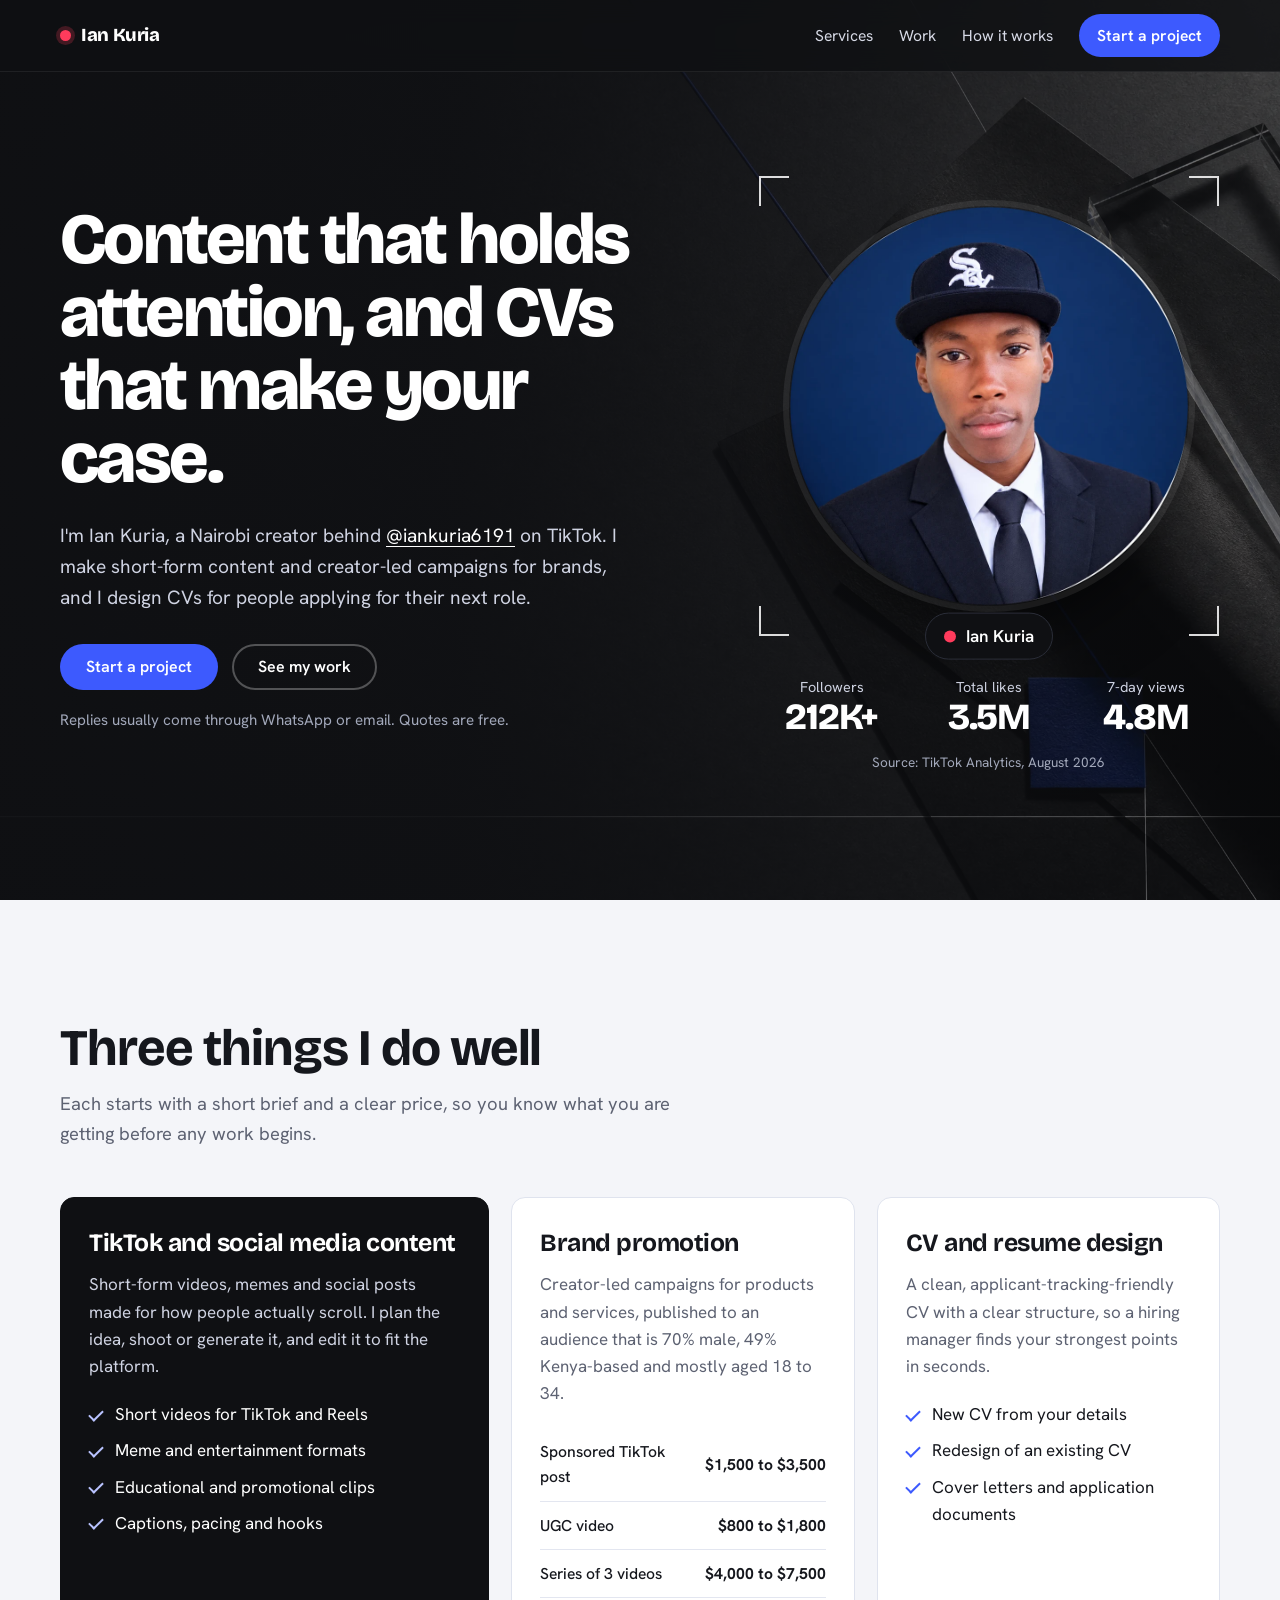
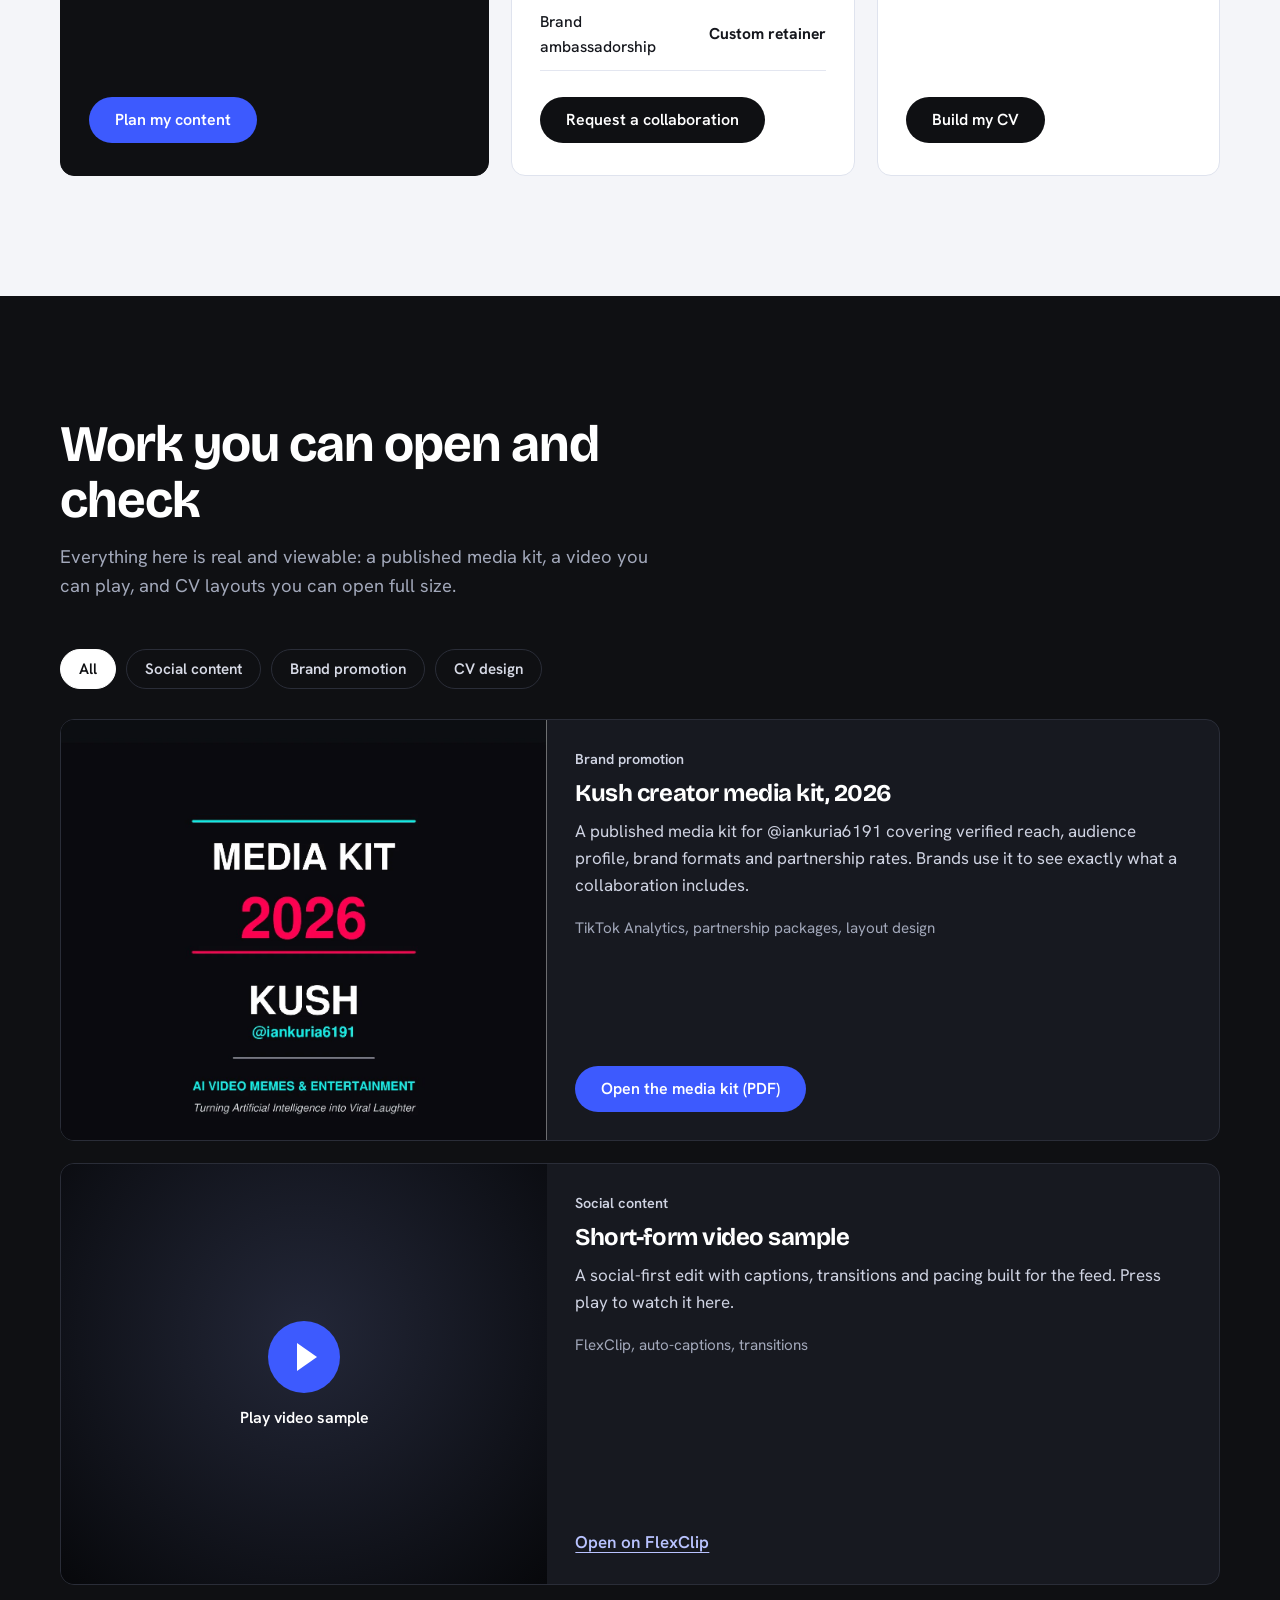
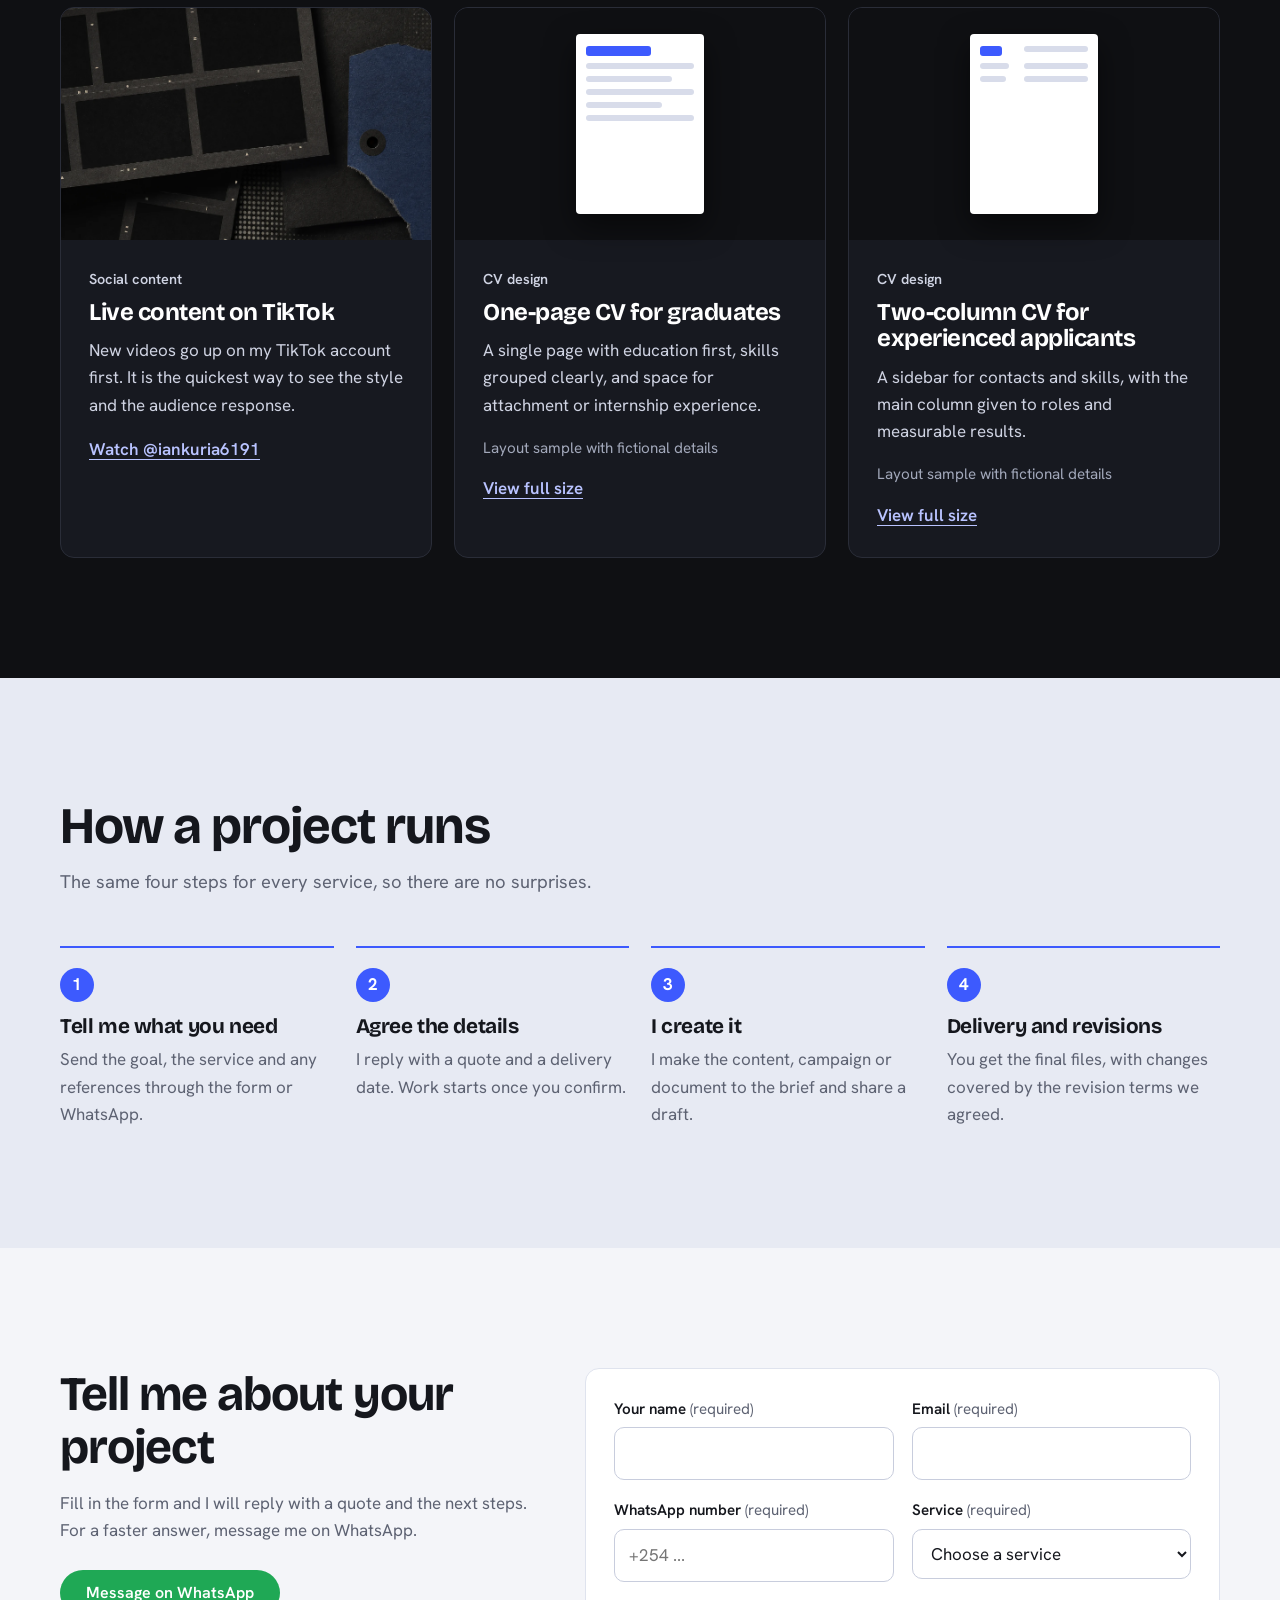
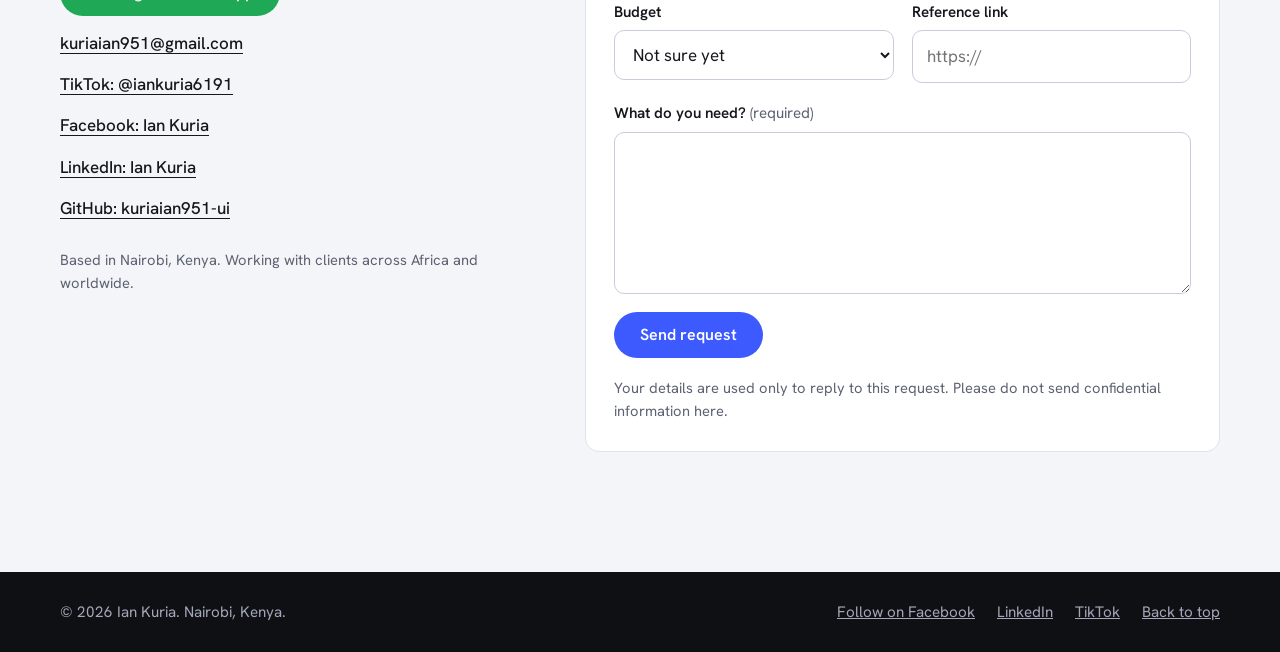
==== commit 0cbc658d: "Add Facebook page link Link Ian's Facebook page from the contact section and footer and add it to th" ====
--- a/index.html
+++ b/index.html
@@ -31,7 +31,7 @@
     "jobTitle": "Content creator and CV designer",
     "email": "kuriaian951@gmail.com",
     "address": { "@type": "PostalAddress", "addressLocality": "Nairobi", "addressCountry": "KE" },
-    "sameAs": ["https://www.tiktok.com/@iankuria6191", "https://www.linkedin.com/in/ian-kuria-45b0b9398", "https://github.com/kuriaian951-ui"],
+    "sameAs": ["https://www.tiktok.com/@iankuria6191", "https://www.facebook.com/share/1L1mRcJvhL/", "https://www.linkedin.com/in/ian-kuria-45b0b9398", "https://github.com/kuriaian951-ui"],
     "description": "Nairobi-based creator making short-form content, creator-led brand campaigns and professionally designed CVs."
   }
   </script>
@@ -238,6 +238,7 @@
             <li><a class="btn btn-whatsapp" id="wa-link" href="https://wa.me/254741102942?text=Hello%20Ian%2C%20I%20would%20like%20to%20request%20your%20services." target="_blank" rel="noopener">Message on WhatsApp</a></li>
             <li><a href="mailto:kuriaian951@gmail.com">kuriaian951@gmail.com</a></li>
             <li><a href="https://www.tiktok.com/@iankuria6191" target="_blank" rel="noopener">TikTok: @iankuria6191</a></li>
+            <li><a href="https://www.facebook.com/share/1L1mRcJvhL/" target="_blank" rel="noopener">Facebook: Ian Kuria</a></li>
             <li><a href="https://www.linkedin.com/in/ian-kuria-45b0b9398" target="_blank" rel="noopener">LinkedIn: Ian Kuria</a></li>
             <li><a href="https://github.com/kuriaian951-ui" target="_blank" rel="noopener">GitHub: kuriaian951-ui</a></li>
           </ul>
@@ -283,7 +284,7 @@
   <footer class="site-footer">
     <div class="wrap foot">
       <p>&copy; <span id="year">2026</span> Ian Kuria. Nairobi, Kenya.</p>
-      <p><a href="https://www.linkedin.com/in/ian-kuria-45b0b9398" target="_blank" rel="noopener">Follow on LinkedIn</a> &nbsp;|&nbsp; <a href="https://www.tiktok.com/@iankuria6191" target="_blank" rel="noopener">TikTok</a> &nbsp;|&nbsp; <a href="#top">Back to top</a></p>
+      <p class="foot-links"><a href="https://www.facebook.com/share/1L1mRcJvhL/" target="_blank" rel="noopener">Follow on Facebook</a> <a href="https://www.linkedin.com/in/ian-kuria-45b0b9398" target="_blank" rel="noopener">LinkedIn</a> <a href="https://www.tiktok.com/@iankuria6191" target="_blank" rel="noopener">TikTok</a> <a href="#top">Back to top</a></p>
     </div>
   </footer>
 
--- a/styles.css
+++ b/styles.css
@@ -209,6 +209,7 @@
 .site-footer { background: var(--ink); color: var(--muted-d); padding: 28px 0; font-size: .95rem; }
 .foot { display: flex; justify-content: space-between; flex-wrap: wrap; gap: 10px; }
 .foot p { margin: 0; }
+.foot-links { display: flex; flex-wrap: wrap; gap: 6px 22px; }
 
 /* Responsive */
 @media (max-width: 980px) {
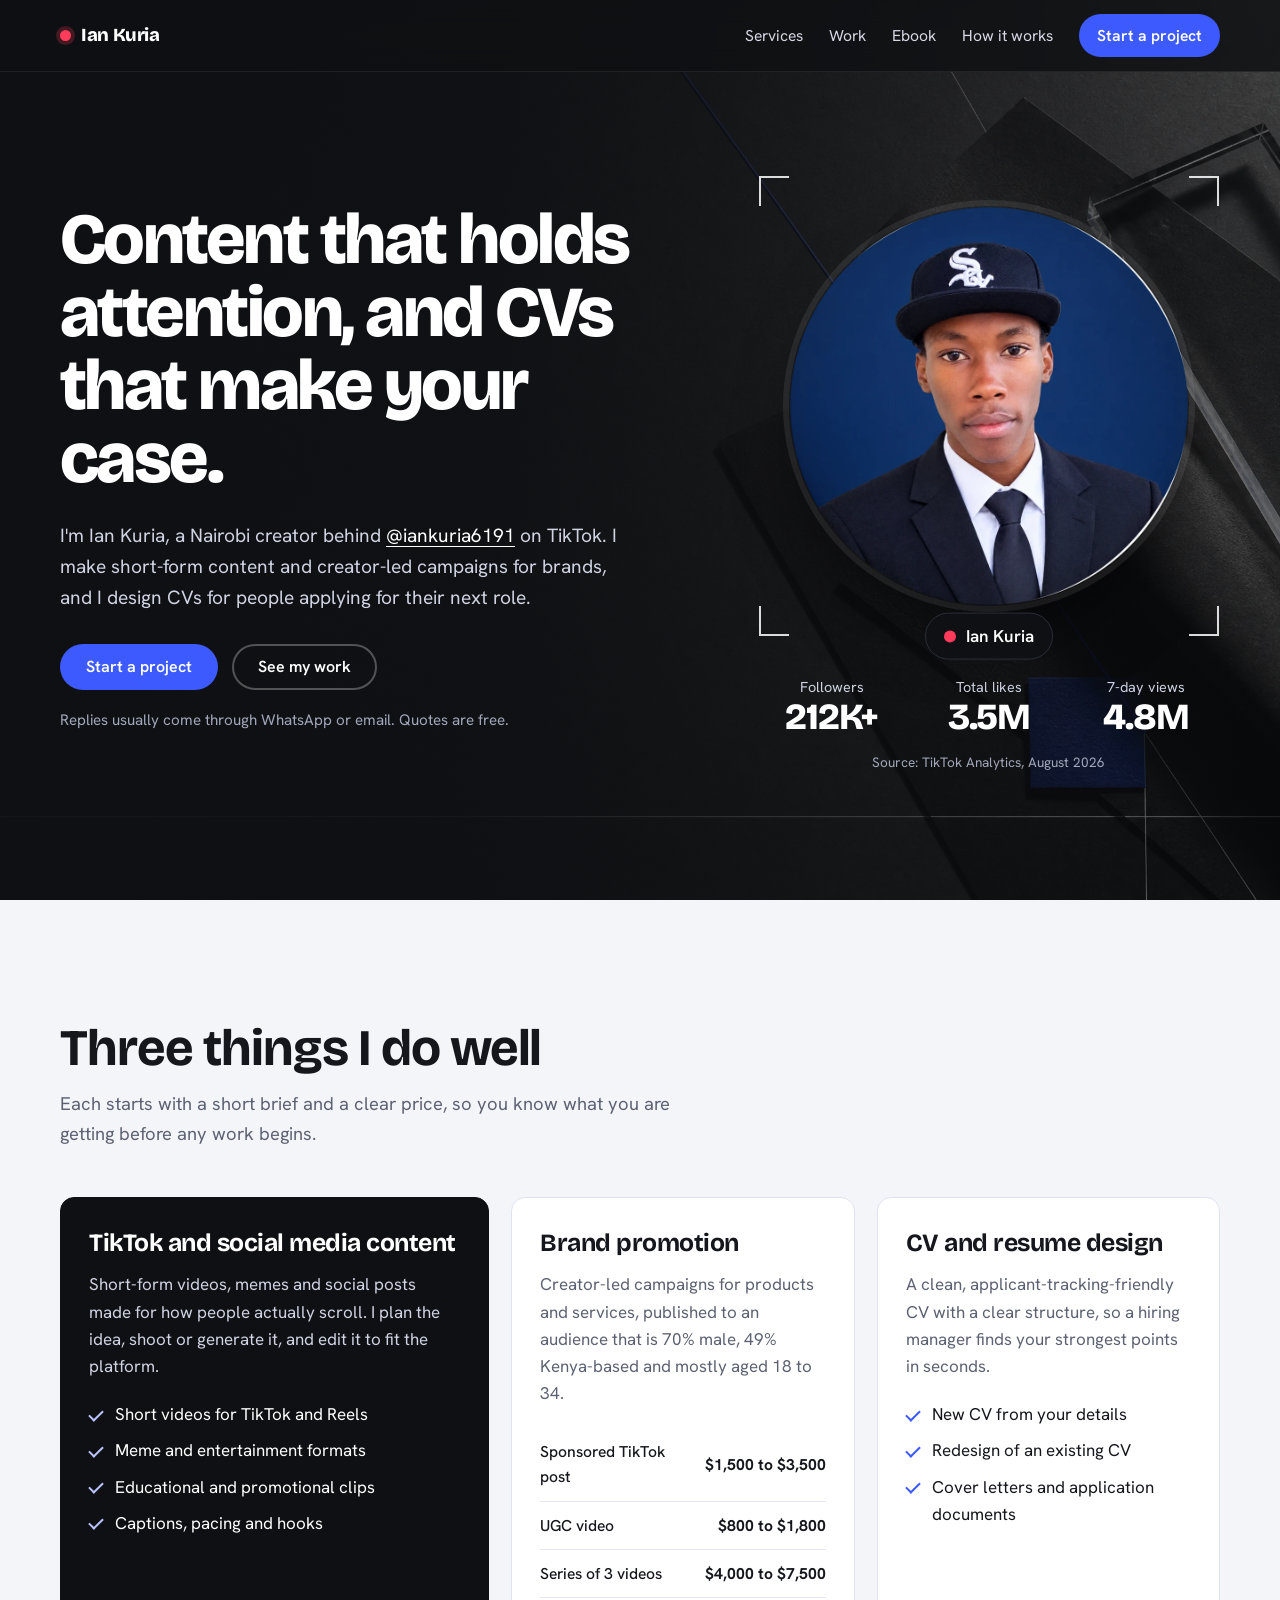
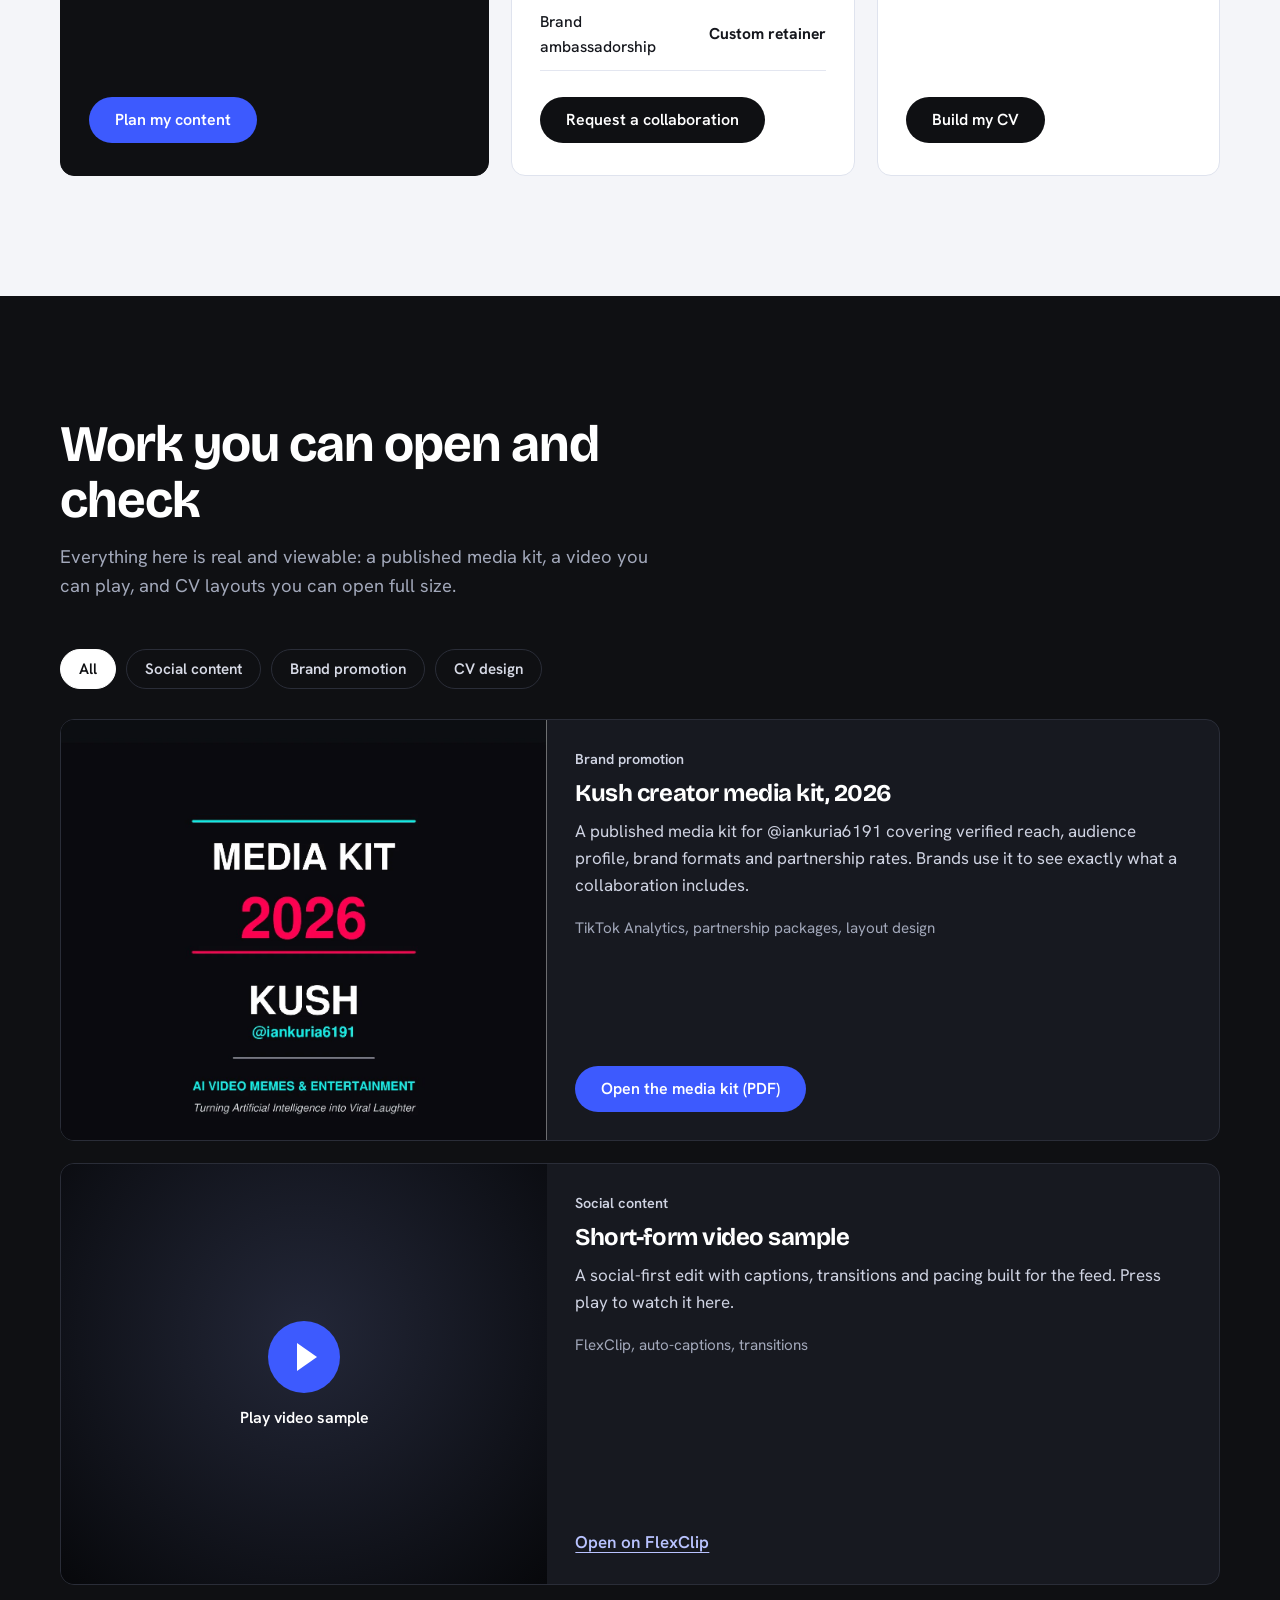
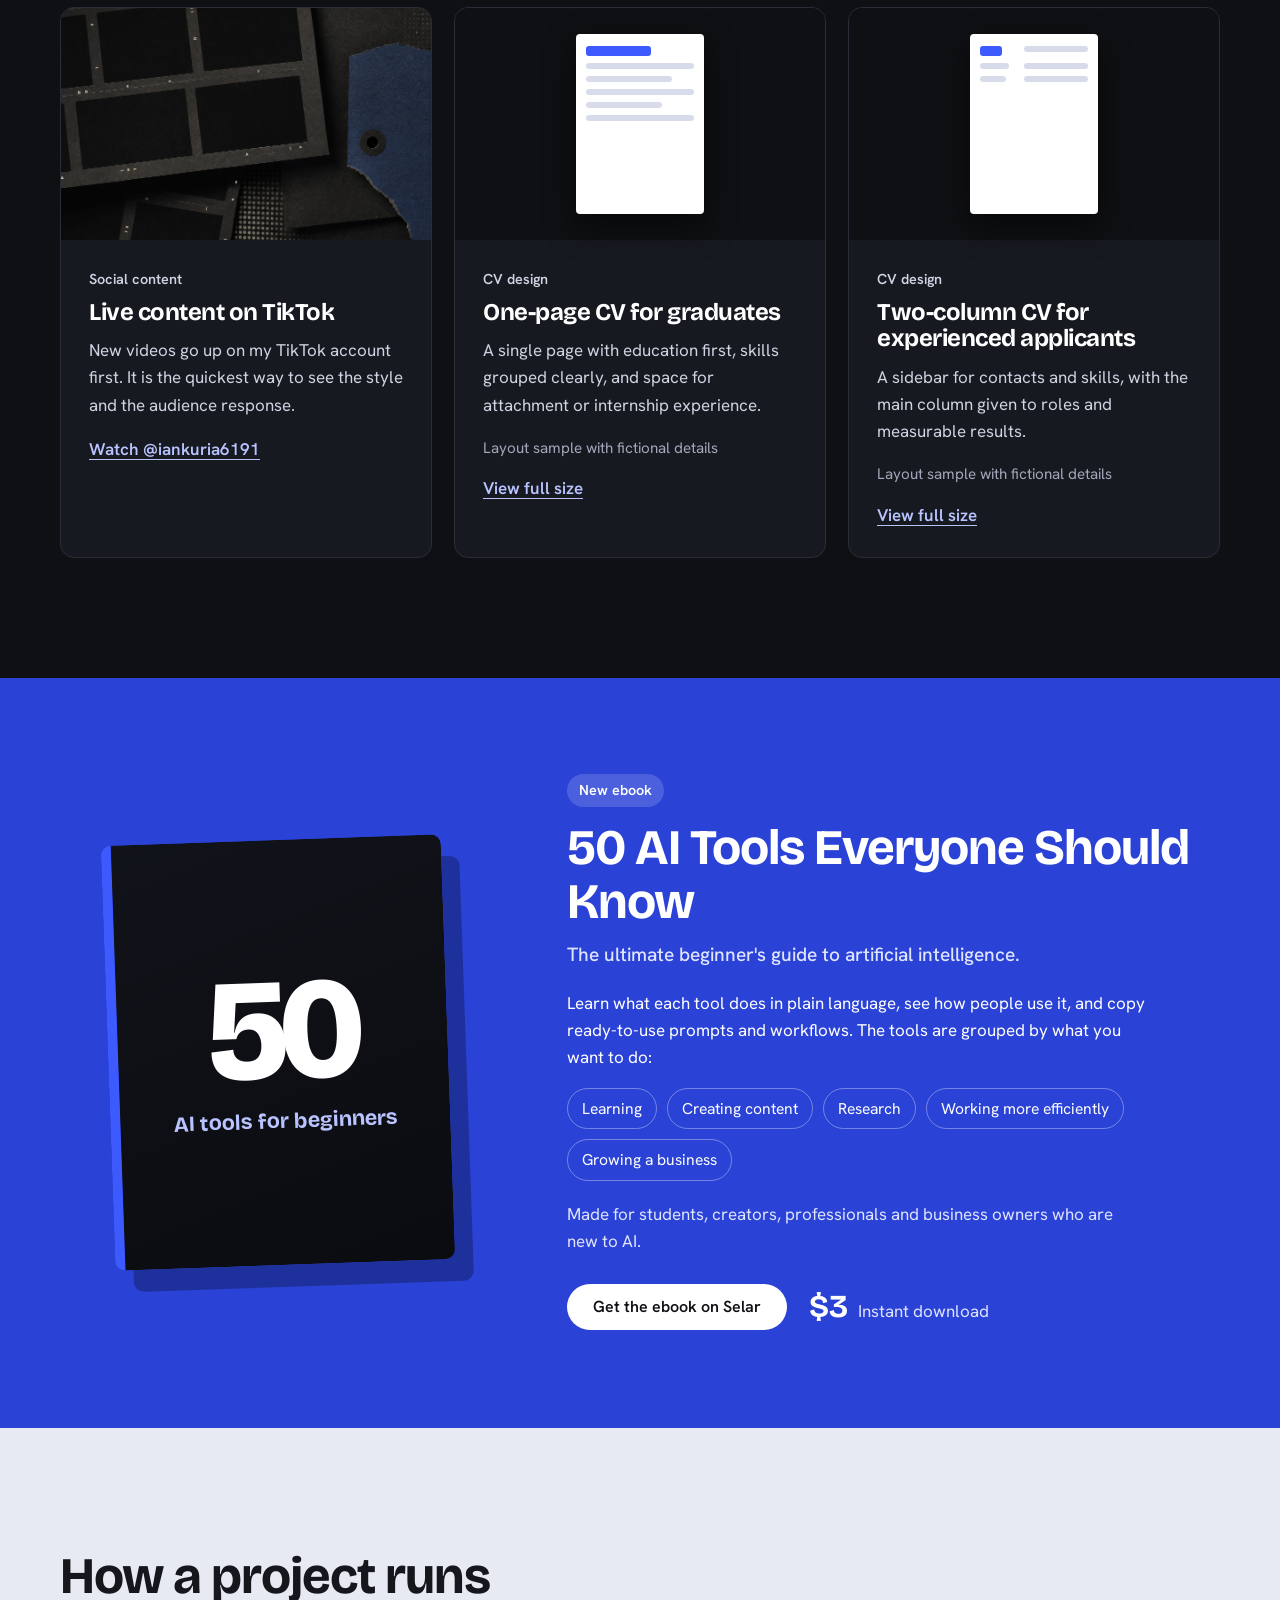
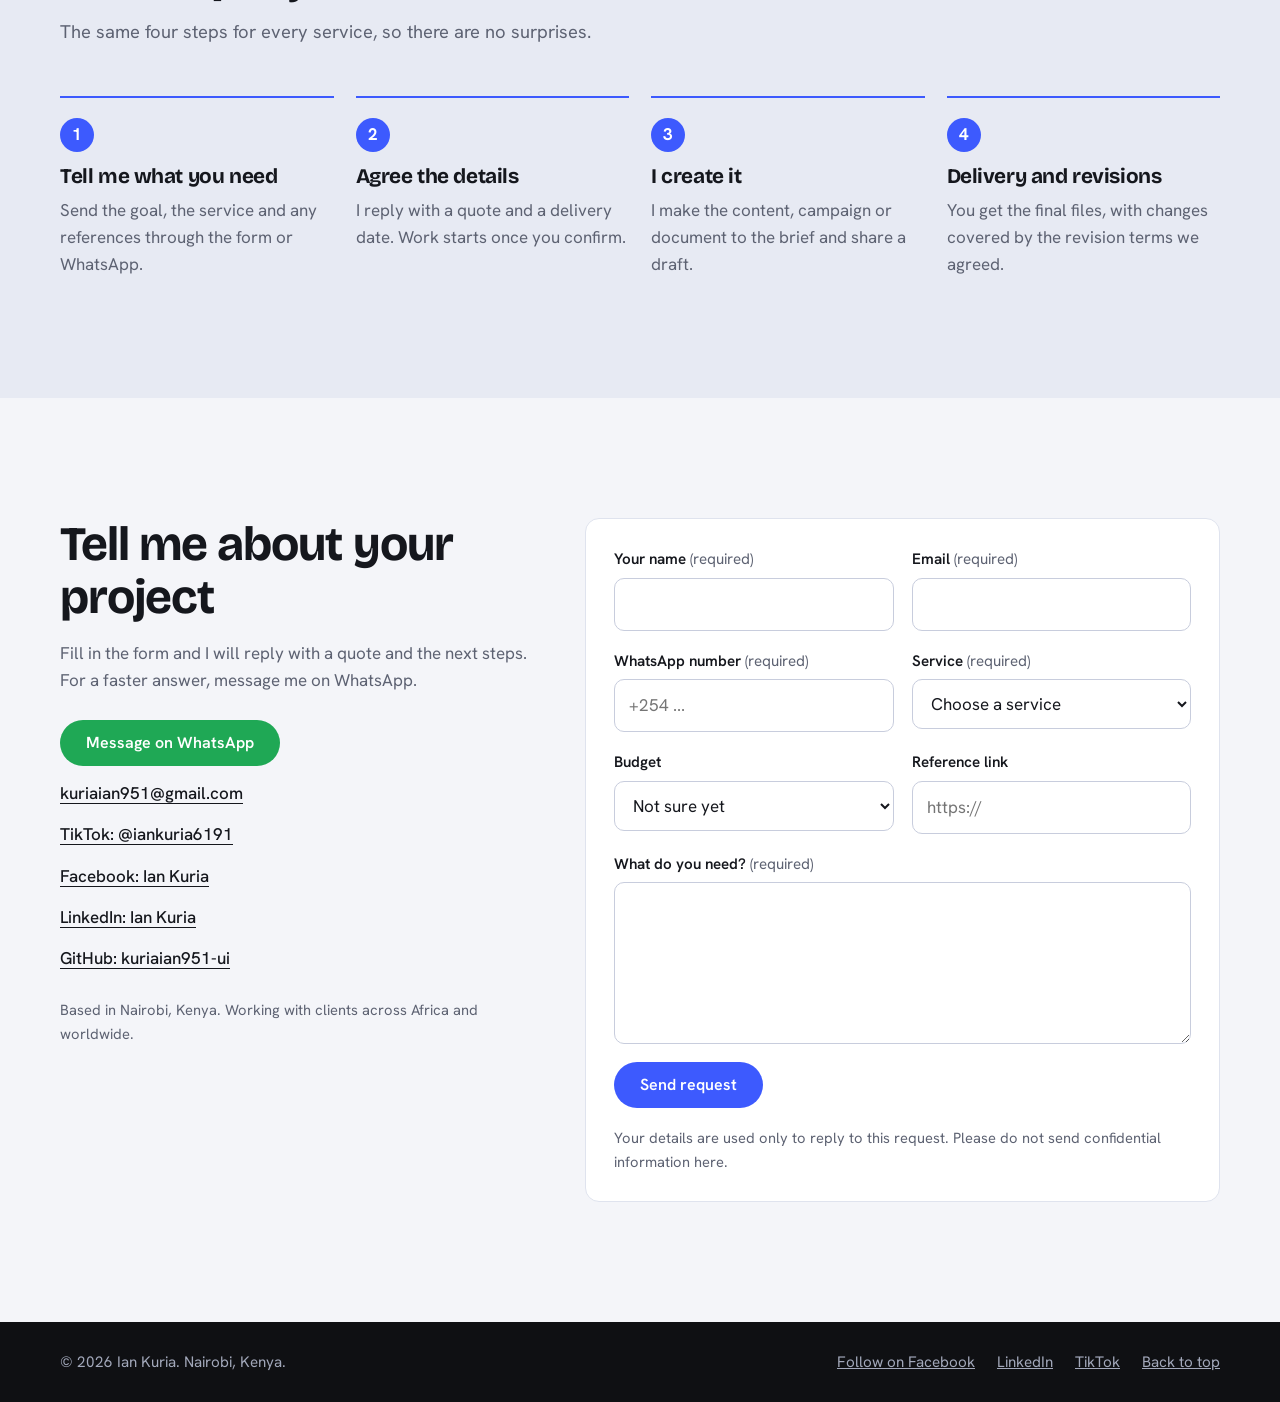
==== commit 23d8e2ce: "Add ebook advert linking to Selar Add a simple advert section for "50 AI Tools Everyone Should Know"" ====
--- a/index.html
+++ b/index.html
@@ -46,6 +46,7 @@
     <nav id="nav" class="nav" aria-label="Main">
       <a href="#services">Services</a>
       <a href="#work">Work</a>
+      <a href="#ebook">Ebook</a>
       <a href="#process">How it works</a>
       <a href="#contact" class="nav-cta">Start a project</a>
     </nav>
@@ -208,6 +209,34 @@
               <button type="button" class="text-link as-button" data-cv="cv-two">View full size</button>
             </div>
           </article>
+        </div>
+      </div>
+    </section>
+
+    <!-- Ebook -->
+    <section class="ebook" id="ebook" aria-labelledby="ebook-title">
+      <div class="wrap ebook-grid">
+        <div class="ebook-art" aria-hidden="true">
+          <span class="ebook-num">50</span>
+          <span class="ebook-art-text">AI tools for beginners</span>
+        </div>
+        <div class="ebook-copy">
+          <p class="ebook-tag">New ebook</p>
+          <h2 id="ebook-title">50 AI Tools Everyone Should Know</h2>
+          <p class="ebook-sub">The ultimate beginner's guide to artificial intelligence.</p>
+          <p>Learn what each tool does in plain language, see how people use it, and copy ready-to-use prompts and workflows. The tools are grouped by what you want to do:</p>
+          <ul class="ebook-list">
+            <li>Learning</li>
+            <li>Creating content</li>
+            <li>Research</li>
+            <li>Working more efficiently</li>
+            <li>Growing a business</li>
+          </ul>
+          <p class="ebook-who">Made for students, creators, professionals and business owners who are new to AI.</p>
+          <div class="ebook-buy">
+            <a class="btn btn-light" href="https://selar.com/87439758y9" target="_blank" rel="noopener">Get the ebook on Selar</a>
+            <p class="ebook-price"><strong>$3</strong> <span>Instant download</span></p>
+          </div>
         </div>
       </div>
     </section>
--- a/styles.css
+++ b/styles.css
@@ -175,6 +175,27 @@
 .cv-2 aside h4 { color: #fff; font-size: 1.5rem; }
 .cv-2 aside h5 { color: var(--blue-soft); border-color: #333847; }
 .cv-2 aside ul { padding-left: 16px; }
+
+/* Ebook advert */
+.ebook { background: var(--blue-d); color: #fff; padding: clamp(56px, 8vw, 96px) 0; }
+.ebook-grid { display: grid; grid-template-columns: .8fr 1.2fr; gap: clamp(32px, 6vw, 72px); align-items: center; }
+.ebook-art { aspect-ratio: 4 / 5; max-width: 340px; width: 100%; margin-inline: auto; border-radius: 10px; background: linear-gradient(160deg, #11131a, #0b0c10); display: flex; flex-direction: column; justify-content: center; align-items: center; gap: 8px; text-align: center; padding: 24px; box-shadow: 18px 22px 0 rgba(0,0,0,.28); transform: rotate(-2deg); border-left: 10px solid var(--blue); }
+.ebook-num { font-family: var(--display); font-weight: 800; font-size: clamp(6rem, 14vw, 9rem); line-height: .9; letter-spacing: -0.06em; color: #fff; }
+.ebook-art-text { font-family: var(--display); font-weight: 700; font-size: 1.35rem; color: var(--blue-soft); }
+.ebook-tag { display: inline-block; margin: 0 0 14px; padding: 5px 12px; border-radius: 999px; background: rgba(255,255,255,.16); font-weight: 600; font-size: .9rem; }
+.ebook-copy h2 { font-size: clamp(2rem, 4vw, 3.1rem); margin-bottom: 10px; }
+.ebook-sub { font-size: 1.2rem; color: #dfe4ff; font-weight: 500; }
+.ebook-copy p { max-width: 58ch; }
+.ebook-list { list-style: none; padding: 0; margin: 0 0 20px; display: flex; flex-wrap: wrap; gap: 10px; }
+.ebook-list li { padding: 7px 14px; border: 1px solid rgba(255,255,255,.35); border-radius: 999px; font-size: .98rem; }
+.ebook-who { color: #dfe4ff; }
+.ebook-buy { display: flex; flex-wrap: wrap; align-items: center; gap: 14px 22px; margin-top: 26px; }
+.btn-light { background: #fff; color: var(--ink); }
+.btn-light:hover { background: var(--mist); }
+.ebook :focus-visible { outline-color: #fff; }
+.ebook-price { margin: 0; display: flex; align-items: baseline; gap: 10px; }
+.ebook-price strong { font-family: var(--display); font-size: 2rem; }
+.ebook-price span { color: #dfe4ff; }
 
 /* Process */
 .section.tint { background: var(--mist); }
@@ -219,6 +240,8 @@
   .services { grid-template-columns: 1fr; }
   .steps { grid-template-columns: repeat(2, 1fr); }
   .contact-grid { grid-template-columns: 1fr; gap: 36px; }
+  .ebook-grid { grid-template-columns: 1fr; }
+  .ebook-art { max-width: 260px; }
   .work-grid { grid-template-columns: repeat(2, 1fr); }
   .work-grid .work { grid-column: span 1; }
   .work-grid .work-wide { flex-direction: column; }
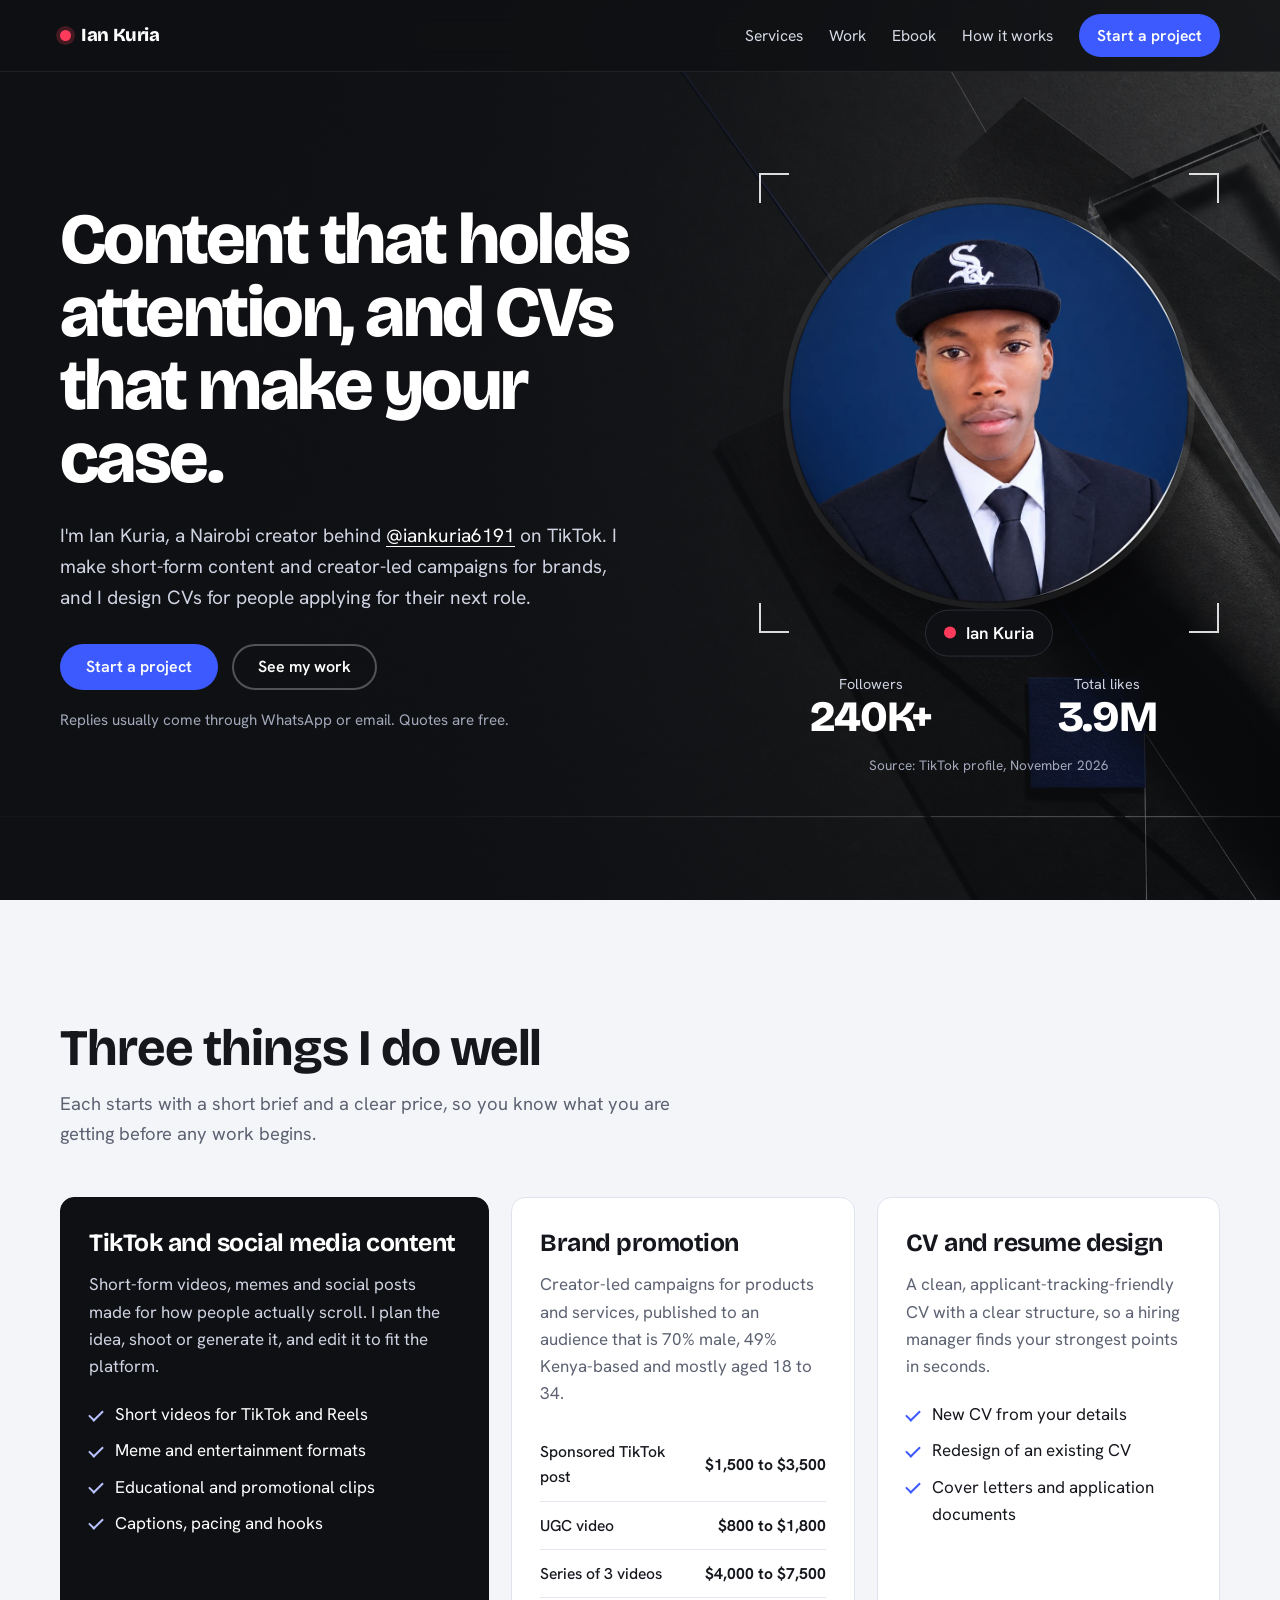
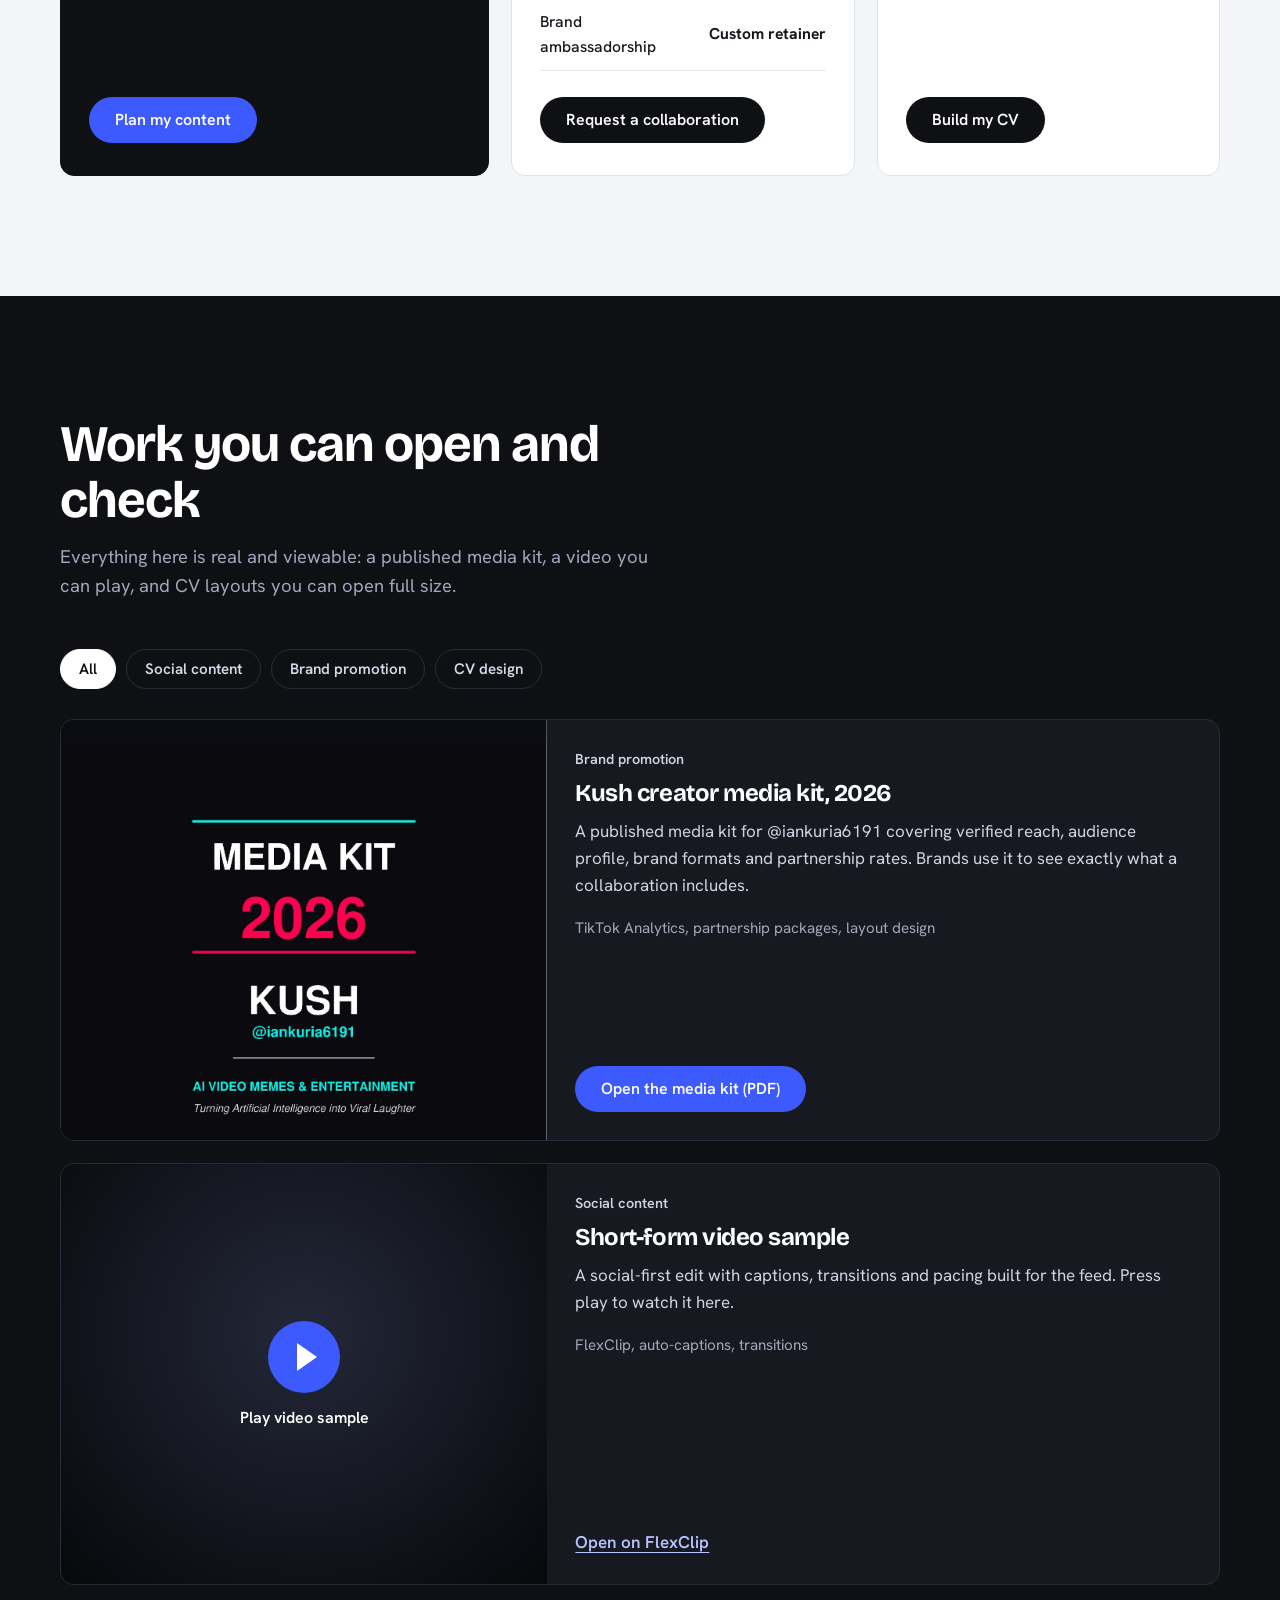
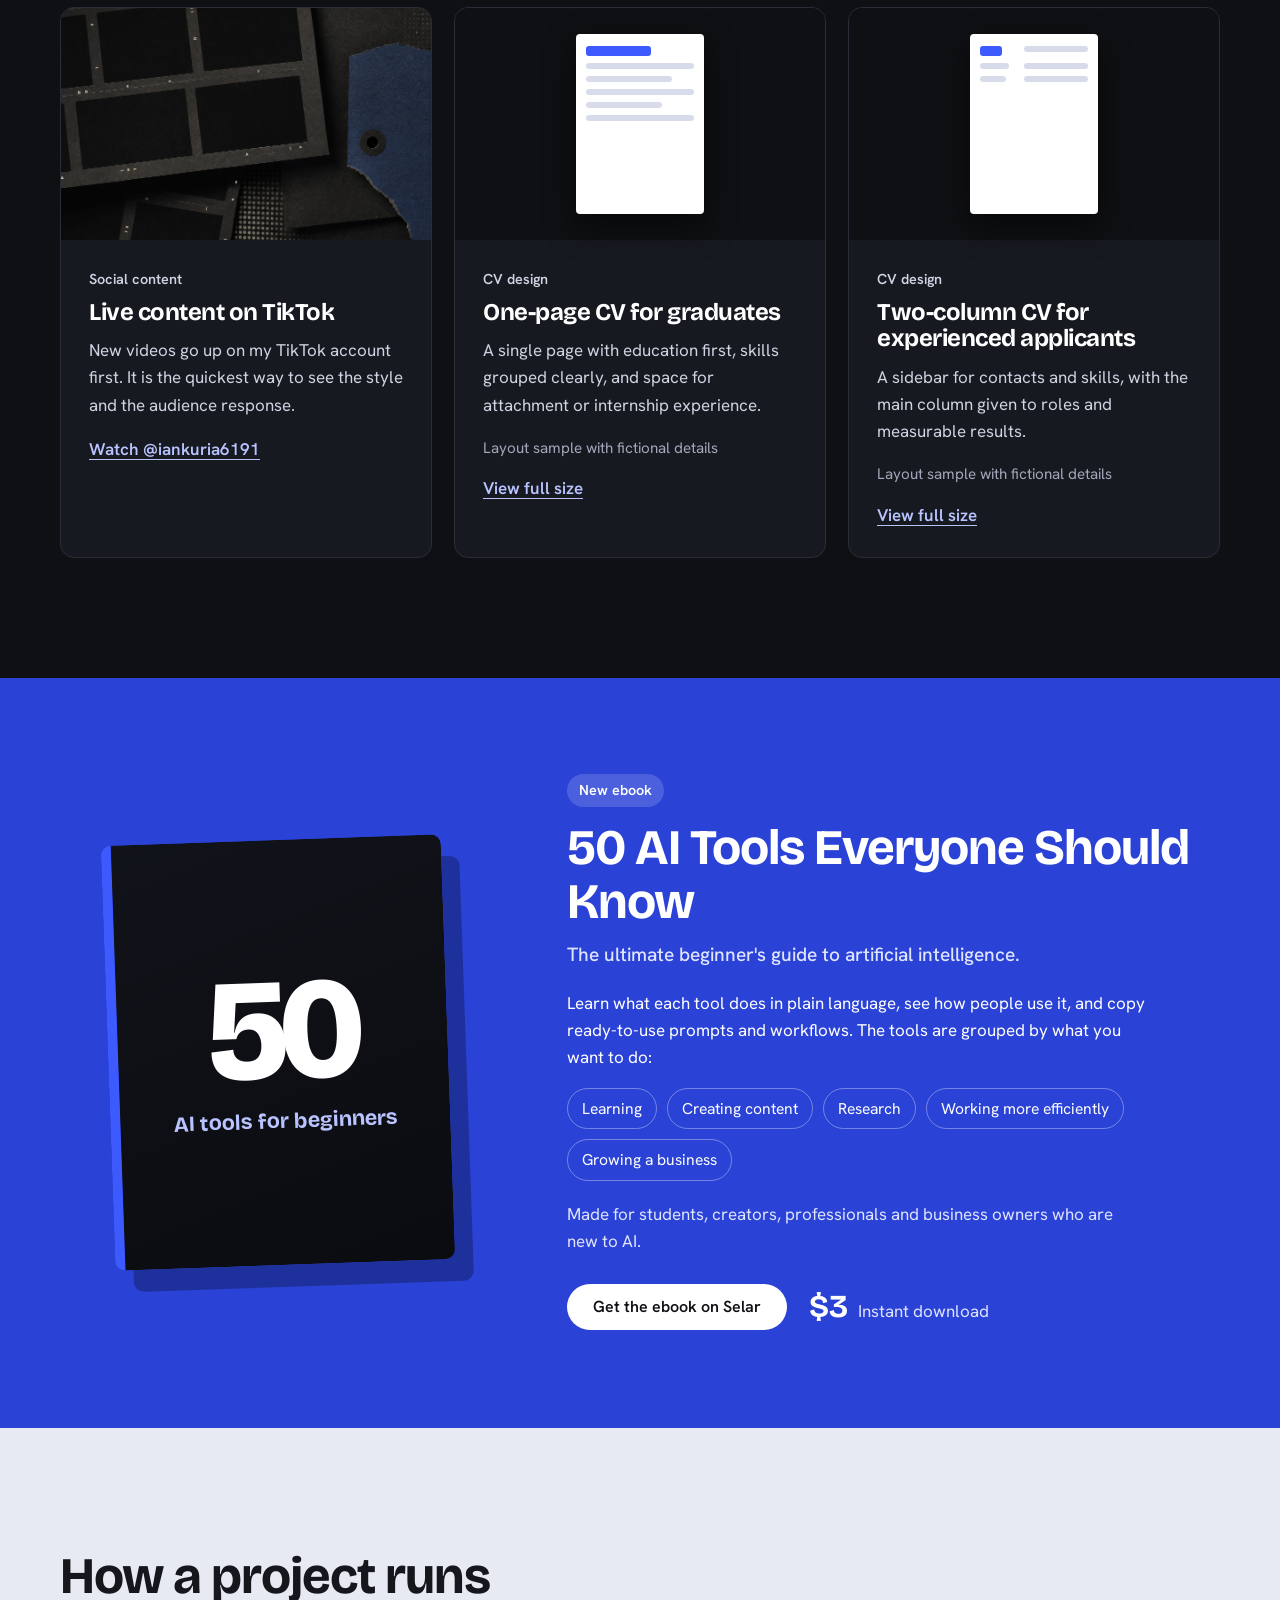
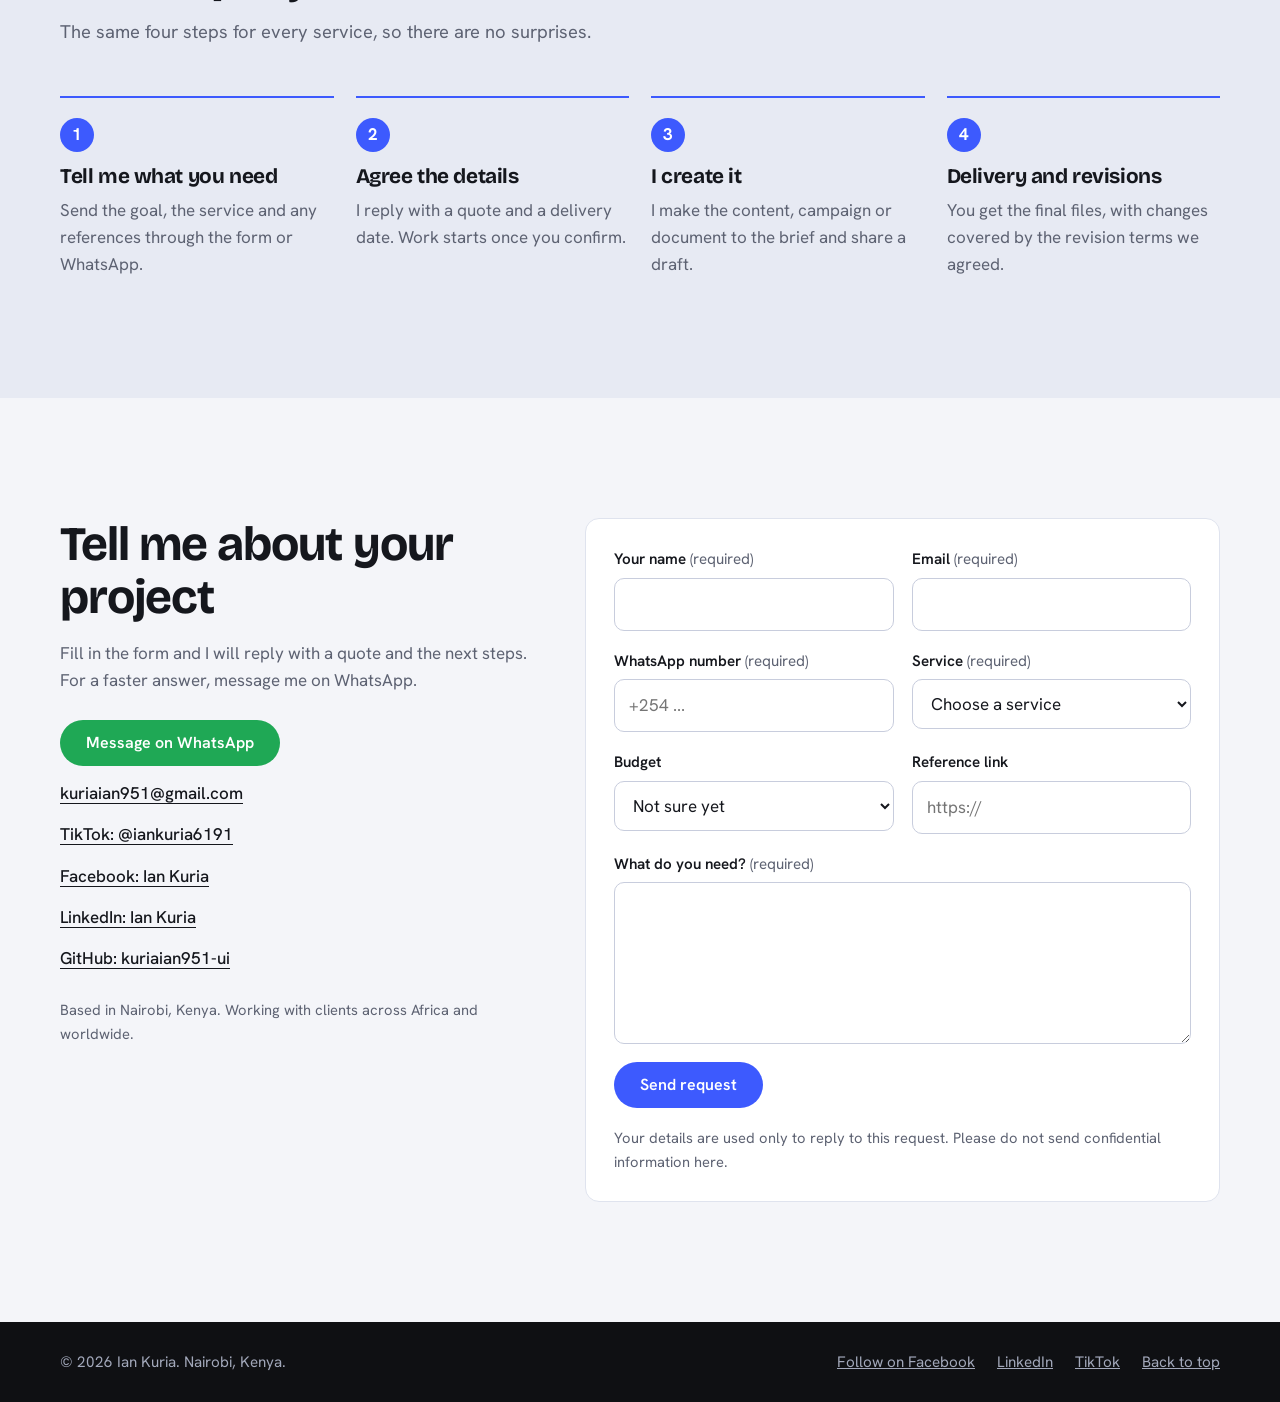
==== commit fe8b305a: "Update TikTok numbers to 240K+ followers and 3.9M likes Site: update the hero stats, page descriptio" ====
--- a/index.html
+++ b/index.html
@@ -5,7 +5,7 @@
   <meta name="viewport" content="width=device-width, initial-scale=1.0" />
   <meta name="theme-color" content="#0f1013" />
   <title>Ian Kuria | TikTok Content, Brand Promotion & CV Writing</title>
-  <meta name="description" content="Ian Kuria is a Nairobi-based creator with 212K+ TikTok followers. He makes short-form content, creator-led brand campaigns and professionally designed CVs." />
+  <meta name="description" content="Ian Kuria is a Nairobi-based creator with 240K+ TikTok followers. He makes short-form content, creator-led brand campaigns and professionally designed CVs." />
   <meta name="author" content="Ian Kuria" />
   <meta name="robots" content="index,follow" />
   <link rel="canonical" href="https://kuriaian951-ui.github.io/" />
@@ -16,11 +16,11 @@
   <meta property="og:type" content="website" />
   <meta property="og:url" content="https://kuriaian951-ui.github.io/" />
   <meta property="og:title" content="Ian Kuria | TikTok Content, Brand Promotion & CV Writing" />
-  <meta property="og:description" content="Short-form content and creator-led brand campaigns from a Nairobi creator with 212K+ TikTok followers, plus professionally designed CVs." />
+  <meta property="og:description" content="Short-form content and creator-led brand campaigns from a Nairobi creator with 240K+ TikTok followers, plus professionally designed CVs." />
   <meta property="og:image" content="https://kuriaian951-ui.github.io/assets/og-image.jpg" />
   <meta name="twitter:card" content="summary_large_image" />
   <meta name="twitter:title" content="Ian Kuria | TikTok Content, Brand Promotion & CV Writing" />
-  <meta name="twitter:description" content="Short-form content and creator-led brand campaigns from a Nairobi creator with 212K+ TikTok followers, plus professionally designed CVs." />
+  <meta name="twitter:description" content="Short-form content and creator-led brand campaigns from a Nairobi creator with 240K+ TikTok followers, plus professionally designed CVs." />
   <meta name="twitter:image" content="https://kuriaian951-ui.github.io/assets/og-image.jpg" />
   <script type="application/ld+json">
   {
@@ -65,7 +65,7 @@
         <p class="hero-note">Replies usually come through WhatsApp or email. Quotes are free.</p>
       </div>
 
-      <div class="viewfinder" aria-label="Ian Kuria and his TikTok reach, from TikTok Analytics, August 2026">
+      <div class="viewfinder" aria-label="Ian Kuria and his TikTok reach, from his TikTok profile, November 2026">
         <div class="vf-frame">
           <span class="vf-corner tl" aria-hidden="true"></span><span class="vf-corner tr" aria-hidden="true"></span>
           <span class="vf-corner bl" aria-hidden="true"></span><span class="vf-corner br" aria-hidden="true"></span>
@@ -73,11 +73,10 @@
           <p class="vf-rec"><span class="rec-dot" aria-hidden="true"></span>Ian Kuria</p>
         </div>
         <dl class="vf-stats">
-          <div><dd class="count" data-to="212" data-suffix="K+">212K+</dd><dt>Followers</dt></div>
-          <div><dd class="count" data-to="3.5" data-suffix="M" data-decimals="1">3.5M</dd><dt>Total likes</dt></div>
-          <div><dd class="count" data-to="4.8" data-suffix="M" data-decimals="1">4.8M</dd><dt>7-day views</dt></div>
+          <div><dd class="count" data-to="240" data-suffix="K+">240K+</dd><dt>Followers</dt></div>
+          <div><dd class="count" data-to="3.9" data-suffix="M" data-decimals="1">3.9M</dd><dt>Total likes</dt></div>
         </dl>
-        <p class="vf-source">Source: TikTok Analytics, August 2026</p>
+        <p class="vf-source">Source: TikTok profile, November 2026</p>
       </div>
     </section>
 
--- a/styles.css
+++ b/styles.css
@@ -86,9 +86,9 @@
 .vf-rec { position: absolute; left: 50%; bottom: 0; transform: translate(-50%, 50%); display: flex; align-items: center; gap: 10px; margin: 0; padding: 9px 18px; border-radius: 999px; background: var(--ink); border: 1px solid var(--line); font-weight: 600; white-space: nowrap; }
 .rec-dot { width: 12px; height: 12px; border-radius: 50%; background: var(--rec); animation: pulse 1.6s ease-in-out infinite; }
 @keyframes pulse { 50% { opacity: .25; } }
-.vf-stats { margin: 34px 0 0; display: grid; grid-template-columns: repeat(3, 1fr); gap: 12px; text-align: center; }
+.vf-stats { margin: 34px 0 0; display: grid; grid-template-columns: repeat(2, 1fr); gap: 12px; text-align: center; }
 .vf-stats div { display: flex; flex-direction: column-reverse; }
-.vf-stats dd { margin: 0; font-family: var(--display); font-weight: 800; font-size: clamp(1.7rem, 3vw, 2.3rem); letter-spacing: -0.03em; line-height: 1; }
+.vf-stats dd { margin: 0; font-family: var(--display); font-weight: 800; font-size: clamp(2rem, 3.4vw, 2.7rem); letter-spacing: -0.03em; line-height: 1; }
 .vf-stats dt { color: #cfd3e2; font-size: .9rem; margin-top: 6px; }
 .vf-source { margin: 16px 0 0; font-size: .85rem; color: var(--muted-d); text-align: center; }
 
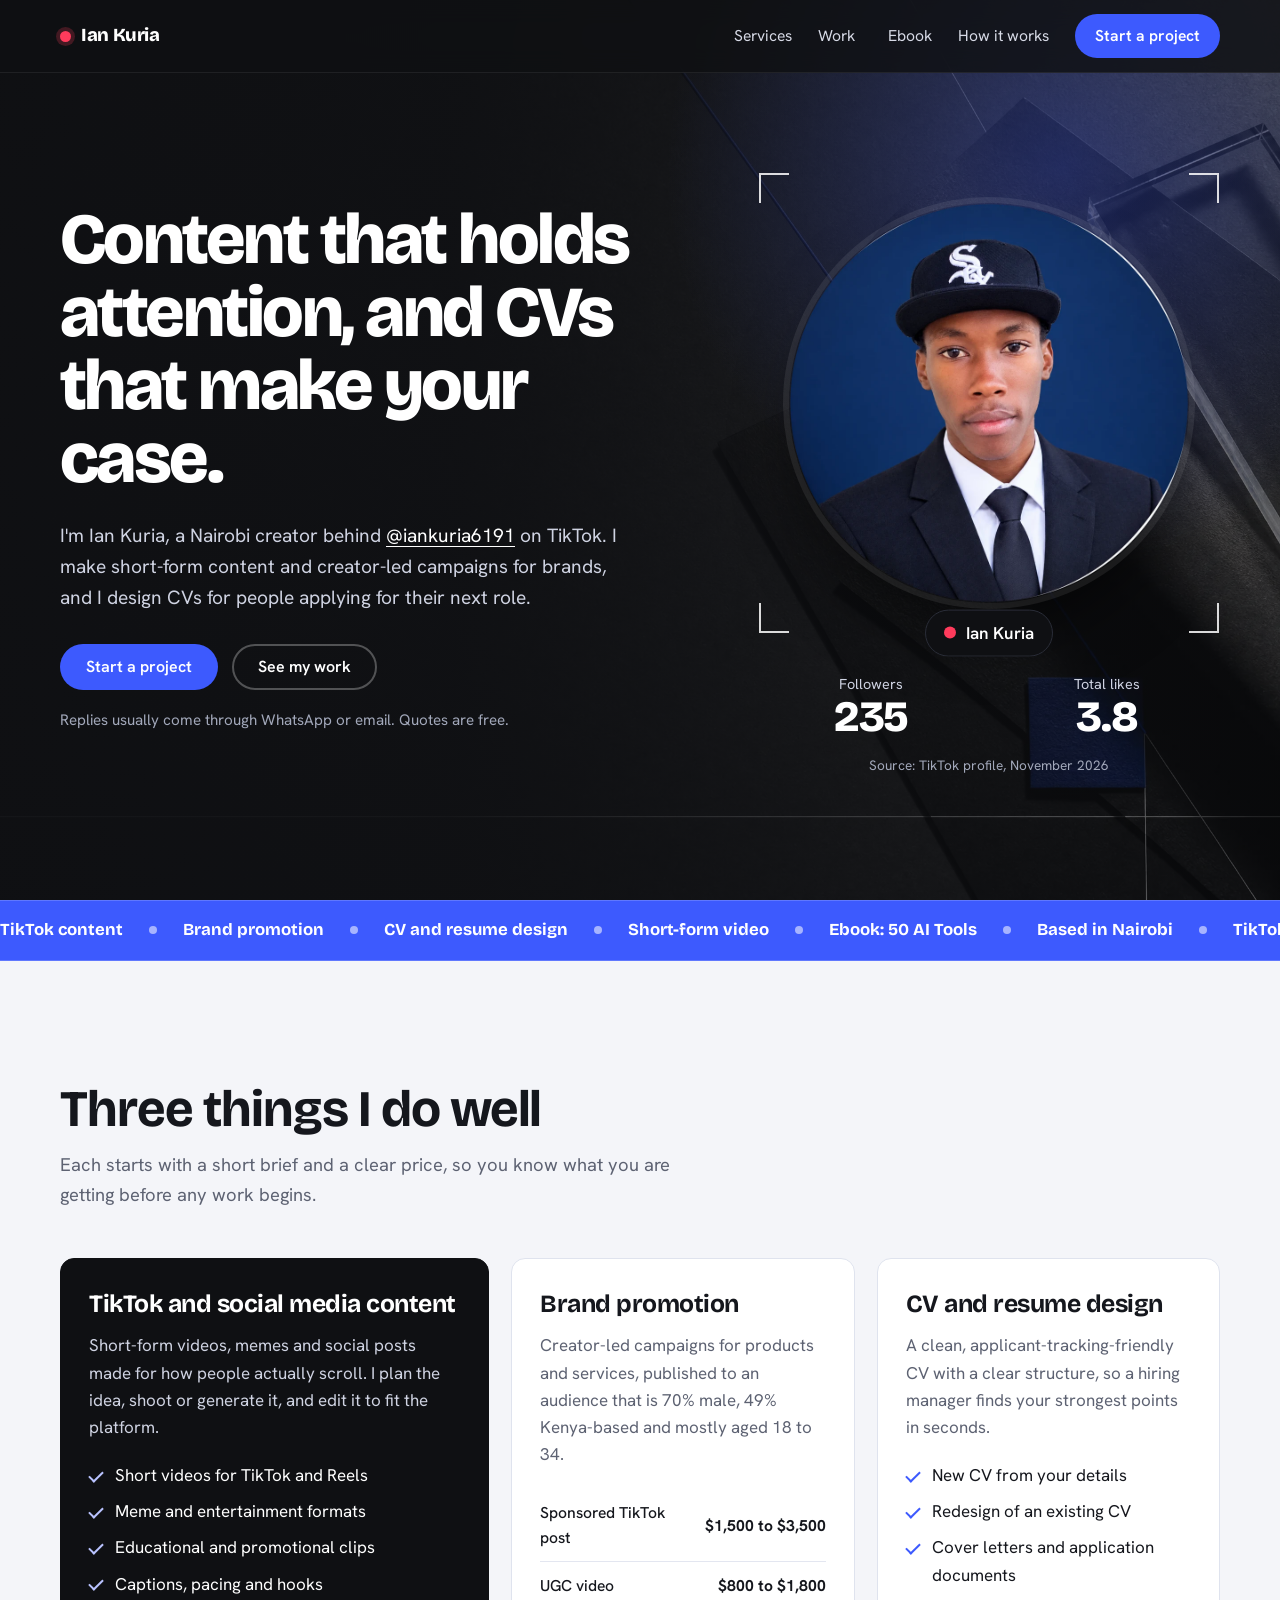
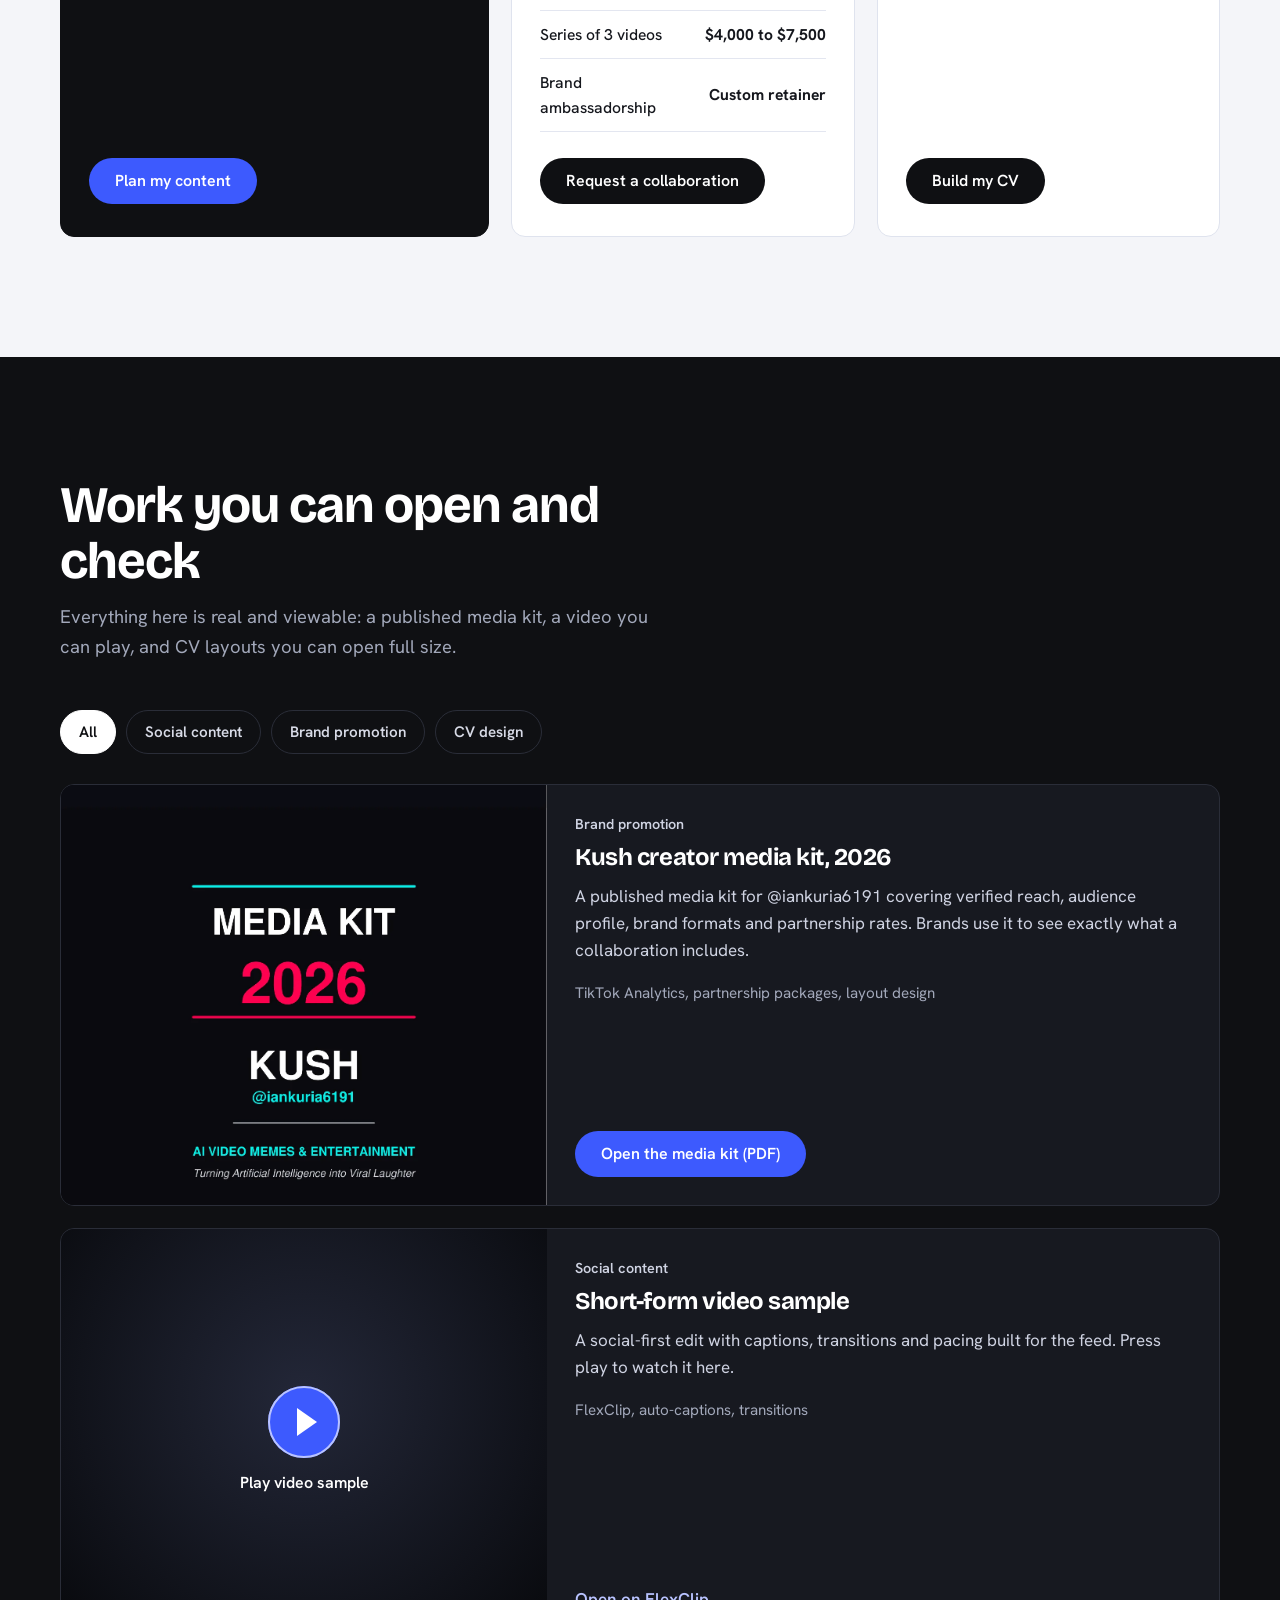
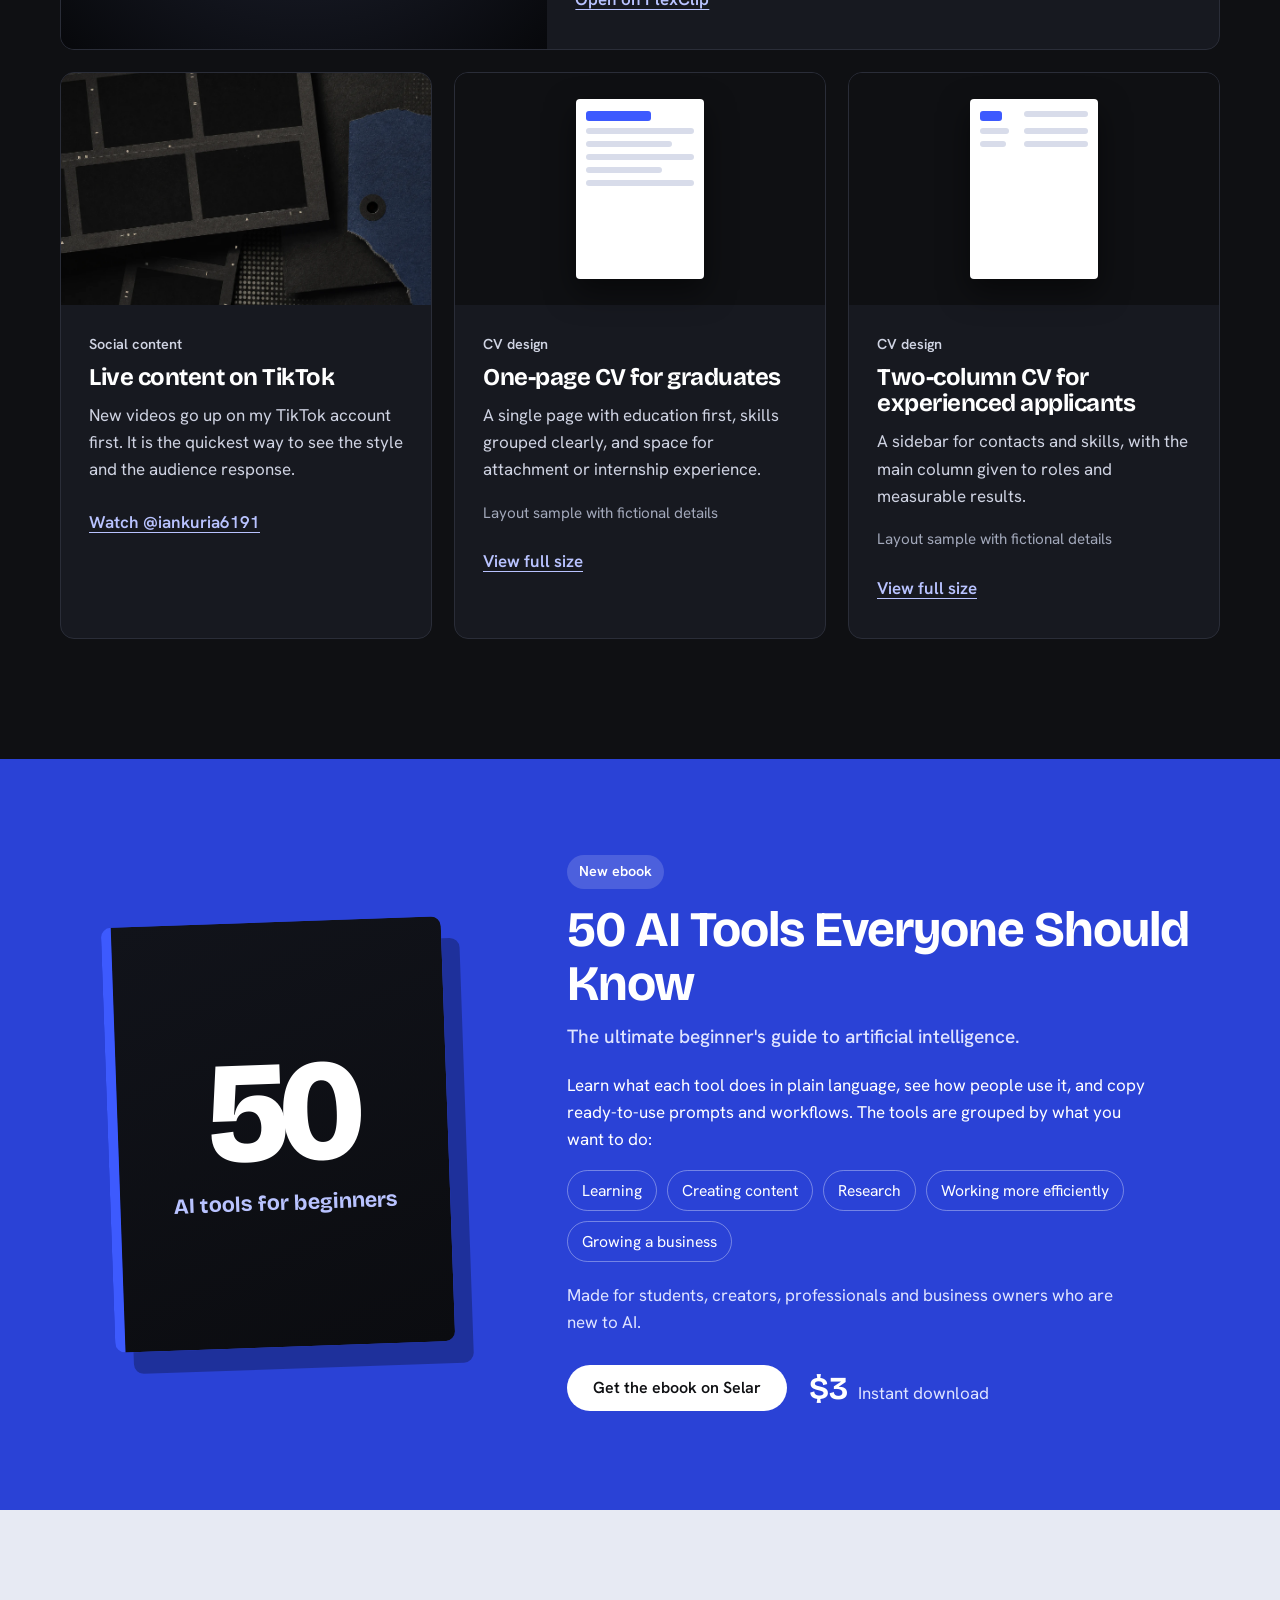
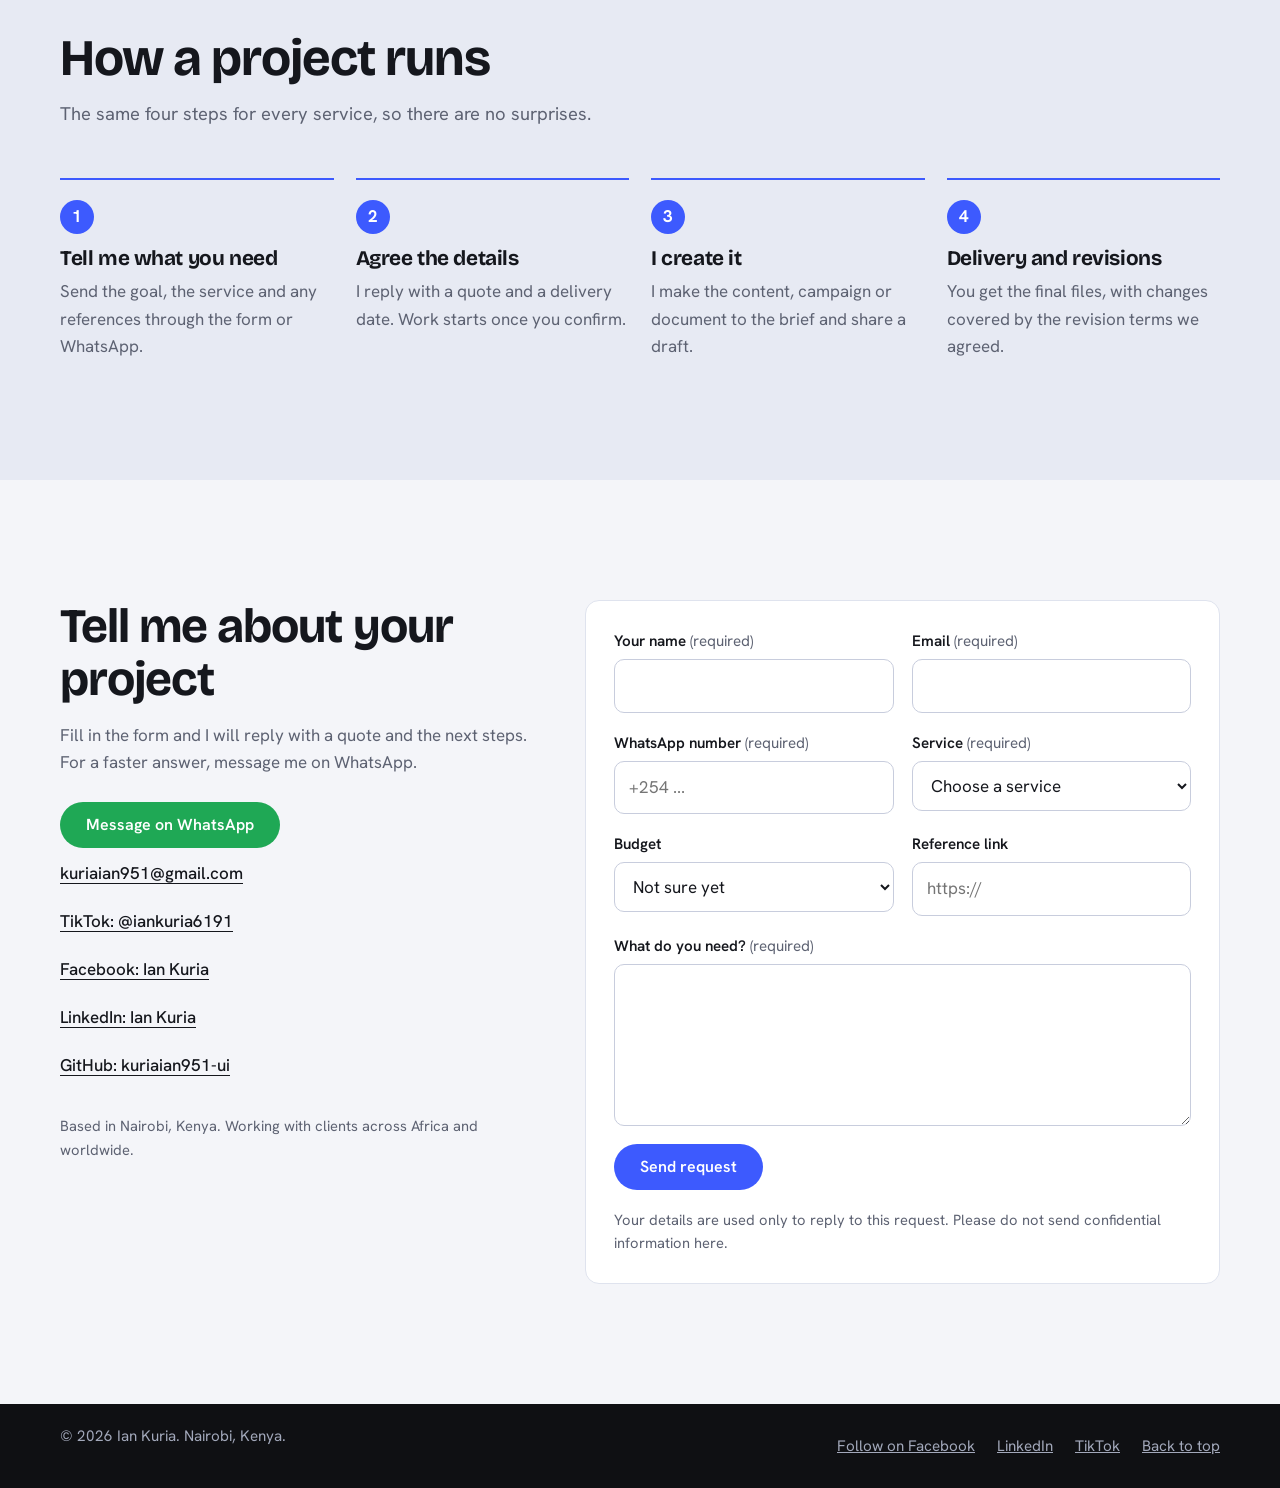
==== commit ed34a6bc: "Make the site work on every device and add motion Responsive: fix card overflow on 320px phones, mak" ====
--- a/index.html
+++ b/index.html
@@ -2,7 +2,7 @@
 <html lang="en">
 <head>
   <meta charset="UTF-8" />
-  <meta name="viewport" content="width=device-width, initial-scale=1.0" />
+  <meta name="viewport" content="width=device-width, initial-scale=1.0, viewport-fit=cover" />
   <meta name="theme-color" content="#0f1013" />
   <title>Ian Kuria | TikTok Content, Brand Promotion & CV Writing</title>
   <meta name="description" content="Ian Kuria is a Nairobi-based creator with 240K+ TikTok followers. He makes short-form content, creator-led brand campaigns and professionally designed CVs." />
@@ -35,6 +35,7 @@
     "description": "Nairobi-based creator making short-form content, creator-led brand campaigns and professionally designed CVs."
   }
   </script>
+  <script>document.documentElement.classList.add("js");</script>
   <link rel="stylesheet" href="styles.css" />
 </head>
 <body>
@@ -50,6 +51,7 @@
       <a href="#process">How it works</a>
       <a href="#contact" class="nav-cta">Start a project</a>
     </nav>
+    <div class="progress" aria-hidden="true"><span></span></div>
   </header>
 
   <main id="main">
@@ -79,6 +81,14 @@
         <p class="vf-source">Source: TikTok profile, November 2026</p>
       </div>
     </section>
+
+    <div class="marquee" aria-hidden="true">
+      <div class="marquee-track">
+        <div class="marquee-group">
+          <span>TikTok content</span><span>Brand promotion</span><span>CV and resume design</span><span>Short-form video</span><span>Ebook: 50 AI Tools</span><span>Based in Nairobi</span>
+        </div>
+      </div>
+    </div>
 
     <!-- Services -->
     <section class="section light" id="services">
--- a/styles.css
+++ b/styles.css
@@ -16,10 +16,13 @@
   --radius: 14px;
   --display: "Bricolage Grotesque", "Hanken Grotesk", system-ui, sans-serif;
   --body: "Hanken Grotesk", system-ui, -apple-system, "Segoe UI", sans-serif;
+  --wrap: 1160px;
+  --gutter-l: max(20px, env(safe-area-inset-left));
+  --gutter-r: max(20px, env(safe-area-inset-right));
 }
 
 *, *::before, *::after { box-sizing: border-box; }
-html { scroll-behavior: smooth; scroll-padding-top: 76px; }
+html { scroll-behavior: smooth; scroll-padding-top: 76px; -webkit-text-size-adjust: 100%; text-size-adjust: 100%; }
 body { margin: 0; font-family: var(--body); font-size: 1.0625rem; line-height: 1.6; color: var(--text); background: var(--chalk); -webkit-font-smoothing: antialiased; }
 img { max-width: 100%; display: block; }
 a { color: inherit; }
@@ -27,7 +30,7 @@
 p { margin: 0 0 1em; }
 .sr { position: absolute; width: 1px; height: 1px; overflow: hidden; clip: rect(0 0 0 0); white-space: nowrap; }
 .hp { position: absolute; left: -9999px; opacity: 0; }
-.wrap { width: min(1160px, 100% - 40px); margin-inline: auto; }
+.wrap { width: min(var(--wrap), 100% - var(--gutter-l) - var(--gutter-r)); margin-inline: auto; }
 
 :focus-visible { outline: 3px solid var(--blue-soft); outline-offset: 3px; border-radius: 4px; }
 .light :focus-visible { outline-color: var(--blue); }
@@ -36,13 +39,13 @@
 .skip:focus { top: 12px; }
 
 /* Header */
-.site-header { position: fixed; inset: 0 0 auto 0; z-index: 50; display: flex; align-items: center; justify-content: space-between; padding: 14px max(20px, calc((100% - 1160px) / 2)); background: rgba(15, 16, 19, .82); backdrop-filter: blur(12px); border-bottom: 1px solid rgba(255,255,255,.07); color: #fff; }
-.brand { display: inline-flex; align-items: center; gap: 10px; font-family: var(--display); font-weight: 800; font-size: 1.15rem; text-decoration: none; letter-spacing: -0.02em; }
+.site-header { position: fixed; inset: 0 0 auto 0; z-index: 50; display: flex; align-items: center; justify-content: space-between; padding: 14px max(var(--gutter-r), calc((100% - var(--wrap)) / 2)) 14px max(var(--gutter-l), calc((100% - var(--wrap)) / 2)); background: rgba(15, 16, 19, .82); backdrop-filter: blur(12px); border-bottom: 1px solid rgba(255,255,255,.07); color: #fff; }
+.brand { display: inline-flex; align-items: center; gap: 10px; min-height: 44px; font-family: var(--display); font-weight: 800; font-size: 1.15rem; text-decoration: none; letter-spacing: -0.02em; }
 .brand-dot { width: 11px; height: 11px; border-radius: 50%; background: var(--rec); box-shadow: 0 0 0 4px rgba(255,59,92,.22); }
 .nav { display: flex; align-items: center; gap: 26px; }
-.nav a { text-decoration: none; font-size: .98rem; color: #d7dae6; }
+.nav a { display: inline-flex; align-items: center; min-height: 44px; min-width: 44px; text-decoration: none; font-size: .98rem; color: #d7dae6; }
 .nav a:hover { color: #fff; }
-.nav .nav-cta { background: var(--blue); color: #fff; padding: 9px 18px; border-radius: 999px; font-weight: 600; }
+.nav .nav-cta { background: var(--blue); color: #fff; padding: 0 20px; border-radius: 999px; font-weight: 600; }
 .nav .nav-cta:hover { background: #5870ff; }
 .nav-toggle { display: none; width: 44px; height: 44px; border: 1px solid var(--line); background: transparent; border-radius: 10px; cursor: pointer; position: relative; }
 .nav-toggle span { position: absolute; left: 12px; right: 12px; height: 2px; background: #fff; transition: transform .2s, top .2s; }
@@ -52,7 +55,7 @@
 .nav-toggle[aria-expanded="true"] span:last-child { top: 21px; transform: rotate(-45deg); }
 
 /* Buttons and links */
-.btn { display: inline-flex; align-items: center; justify-content: center; gap: 8px; padding: 13px 24px; border-radius: 999px; border: 2px solid transparent; font: 600 1rem/1 var(--body); text-decoration: none; cursor: pointer; transition: background .15s, color .15s, border-color .15s, transform .15s; }
+.btn { position: relative; overflow: hidden; display: inline-flex; align-items: center; justify-content: center; gap: 8px; min-height: 46px; padding: 13px 24px; text-align: center; border-radius: 999px; border: 2px solid transparent; font: 600 1rem/1 var(--body); text-decoration: none; cursor: pointer; transition: background .15s, color .15s, border-color .15s, transform .15s; }
 .btn:hover { transform: translateY(-1px); }
 .btn-primary { background: var(--blue); color: #fff; }
 .btn-primary:hover { background: #5870ff; }
@@ -63,12 +66,12 @@
 .btn-dark:hover { background: #262a36; }
 .btn-whatsapp { background: var(--wa); color: #fff; }
 .btn-whatsapp:hover { background: #188a47; }
-.text-link { color: var(--blue-soft); font-weight: 600; text-underline-offset: 4px; }
+.text-link { display: inline-flex; align-items: center; min-height: 44px; color: var(--blue-soft); font-weight: 600; text-underline-offset: 4px; }
 .text-link:hover { color: #fff; }
-.as-button { background: none; border: 0; padding: 0; font: inherit; font-weight: 600; cursor: pointer; text-decoration: underline; }
+.as-button { background: none; border: 0; padding: 0; min-height: 44px; font: inherit; font-weight: 600; cursor: pointer; text-decoration: underline; }
 
 /* Hero */
-.hero { min-height: 100svh; padding: 130px max(20px, calc((100% - 1160px) / 2)) 80px; display: grid; grid-template-columns: 1.25fr .9fr; gap: 56px; align-items: center; color: #fff; background: linear-gradient(90deg, rgba(15,16,19,.96) 35%, rgba(15,16,19,.55)), url("assets/ian-kuria-studio-ledger-hero.webp") center/cover, var(--ink); }
+.hero { position: relative; overflow: hidden; isolation: isolate; min-height: 100svh; padding: 130px max(var(--gutter-r), calc((100% - var(--wrap)) / 2)) 80px max(var(--gutter-l), calc((100% - var(--wrap)) / 2)); display: grid; grid-template-columns: 1.25fr .9fr; gap: 56px; align-items: center; color: #fff; background: linear-gradient(90deg, rgba(15,16,19,.96) 35%, rgba(15,16,19,.55)), url("assets/ian-kuria-studio-ledger-hero.webp") center/cover, var(--ink); }
 .hero h1 { font-size: clamp(2.5rem, 5.6vw, 4.9rem); font-weight: 800; line-height: 1.02; letter-spacing: -0.035em; max-width: 14ch; margin-bottom: 26px; }
 .hero-lead { font-size: 1.2rem; color: #cfd3e2; max-width: 52ch; }
 .hero-lead a { color: #fff; text-underline-offset: 4px; }
@@ -103,6 +106,7 @@
 
 /* Services */
 .services { display: grid; grid-template-columns: 1.25fr 1fr 1fr; gap: 22px; align-items: stretch; }
+.services > *, .work-grid > *, .steps > *, .ebook-grid > *, .contact-grid > *, .hero > * { min-width: 0; }
 .service { background: #fff; border: 1px solid #dfe3ee; border-radius: var(--radius); padding: 32px 28px; display: flex; flex-direction: column; }
 .service-lead { background: var(--ink); color: #fff; border-color: var(--ink); }
 .service h3 { font-size: 1.55rem; margin-bottom: 14px; }
@@ -122,7 +126,7 @@
 
 /* Work */
 .filters { display: flex; flex-wrap: wrap; gap: 10px; margin-bottom: 30px; }
-.chip { border: 1px solid var(--line); background: transparent; color: #d7dae6; padding: 9px 18px; border-radius: 999px; font: 600 .95rem var(--body); cursor: pointer; }
+.chip { min-height: 44px; border: 1px solid var(--line); background: transparent; color: #d7dae6; padding: 9px 18px; border-radius: 999px; font: 600 .95rem var(--body); cursor: pointer; }
 .chip:hover { border-color: #fff; }
 .chip.is-on { background: #fff; color: var(--ink); border-color: #fff; }
 .work-grid { display: grid; grid-template-columns: repeat(6, 1fr); gap: 22px; }
@@ -158,7 +162,7 @@
 .cv-mini-two i:first-child { grid-column: 1; }
 
 /* CV viewer */
-.cv-dialog { width: min(760px, 94vw); max-height: 92vh; padding: 0; border: 0; border-radius: 16px; background: #fff; color: var(--text); overflow: auto; }
+.cv-dialog { width: min(760px, 94vw); max-height: 92vh; max-height: 92dvh; padding: 0; border: 0; border-radius: 16px; background: #fff; color: var(--text); overflow: auto; }
 .cv-dialog::backdrop { background: rgba(5,6,8,.75); }
 .cv-bar { display: flex; align-items: center; justify-content: space-between; position: sticky; top: 0; background: var(--ink); color: #fff; padding: 12px 18px; margin: 0; }
 .cv-bar p { margin: 0; font-size: .95rem; color: #cfd3e2; }
@@ -201,7 +205,8 @@
 .section.tint { background: var(--mist); }
 .light .steps p { color: var(--muted); }
 .steps { list-style: none; padding: 0; margin: 0; display: grid; grid-template-columns: repeat(4, 1fr); gap: 22px; }
-.steps li { border-top: 2px solid var(--blue); padding-top: 20px; }
+.steps li { position: relative; padding-top: 22px; }
+.steps li::before { content: ""; position: absolute; top: 0; left: 0; right: 0; height: 2px; background: var(--blue); transform-origin: left; }
 .step-n { display: inline-grid; place-items: center; width: 34px; height: 34px; border-radius: 50%; background: var(--blue); color: #fff; font-weight: 700; margin-bottom: 14px; }
 .steps h3 { font-size: 1.3rem; margin-bottom: 8px; }
 .steps p { color: var(--muted-d); margin: 0; }
@@ -210,8 +215,8 @@
 .contact-grid { display: grid; grid-template-columns: .85fr 1.15fr; gap: 56px; align-items: start; }
 .contact-intro h2 { font-size: clamp(2rem, 4vw, 3rem); margin-bottom: 16px; }
 .contact-intro > p { color: var(--muted); }
-.contact-list { list-style: none; padding: 0; margin: 26px 0; display: grid; gap: 14px; }
-.contact-list a:not(.btn) { text-underline-offset: 4px; font-weight: 500; }
+.contact-list { list-style: none; padding: 0; margin: 26px 0; display: grid; gap: 4px; justify-items: start; }
+.contact-list a:not(.btn) { display: inline-flex; align-items: center; min-height: 44px; text-underline-offset: 4px; font-weight: 500; }
 .fine { color: var(--muted); font-size: .92rem; }
 .form { background: #fff; border: 1px solid #dfe3ee; border-radius: var(--radius); padding: 28px; display: grid; grid-template-columns: 1fr 1fr; gap: 18px; }
 .field { display: flex; flex-direction: column; gap: 6px; border: 0; padding: 0; margin: 0; min-width: 0; }
@@ -227,26 +232,29 @@
 .form-status.err { color: #b3243a; }
 .form .fine { margin: 0; }
 
-.site-footer { background: var(--ink); color: var(--muted-d); padding: 28px 0; font-size: .95rem; }
+.site-footer { background: var(--ink); color: var(--muted-d); padding: 20px 0 max(20px, env(safe-area-inset-bottom)); font-size: .95rem; }
 .foot { display: flex; justify-content: space-between; flex-wrap: wrap; gap: 10px; }
 .foot p { margin: 0; }
-.foot-links { display: flex; flex-wrap: wrap; gap: 6px 22px; }
+.foot-links { display: flex; flex-wrap: wrap; gap: 0 22px; }
+.foot-links a { display: inline-flex; align-items: center; min-height: 44px; }
 
 /* Responsive */
 @media (max-width: 980px) {
-  .hero { grid-template-columns: 1fr; padding-top: 110px; gap: 40px; }
+  .hero { grid-template-columns: minmax(0, 1fr); padding-top: 96px; gap: 28px; }
   .viewfinder { width: min(100%, 300px); order: -1; }
-  .hero { padding-top: 96px; gap: 28px; }
-  .services { grid-template-columns: 1fr; }
-  .steps { grid-template-columns: repeat(2, 1fr); }
-  .contact-grid { grid-template-columns: 1fr; gap: 36px; }
-  .ebook-grid { grid-template-columns: 1fr; }
+  .services { grid-template-columns: minmax(0, 1fr); }
+  .steps { grid-template-columns: repeat(2, minmax(0, 1fr)); }
+  .contact-grid { grid-template-columns: minmax(0, 1fr); gap: 36px; }
+  .ebook-grid { grid-template-columns: minmax(0, 1fr); }
   .ebook-art { max-width: 260px; }
-  .work-grid { grid-template-columns: repeat(2, 1fr); }
+  .work-grid { grid-template-columns: repeat(2, minmax(0, 1fr)); }
   .work-grid .work { grid-column: span 1; }
   .work-grid .work-wide { flex-direction: column; }
   .work-wide .work-media { width: 100%; min-height: 0; aspect-ratio: 16 / 10; }
   .work-wide img.media-cover { height: auto; aspect-ratio: 4 / 3; }
+}
+@media (min-width: 600px) and (max-width: 980px) {
+  .viewfinder { width: min(100%, 380px); }
 }
 @media (max-width: 760px) {
   .nav-toggle { display: block; }
@@ -254,12 +262,131 @@
   .nav.open { display: flex; }
   .nav a { padding: 14px 0; border-bottom: 1px solid var(--line); }
   .nav .nav-cta { margin-top: 14px; text-align: center; border: 0; }
-  .work-grid { grid-template-columns: 1fr; }
+  .work-grid { grid-template-columns: minmax(0, 1fr); }
   .work-grid .work { grid-column: 1; }
-  .form { grid-template-columns: 1fr; padding: 22px; }
-  .steps { grid-template-columns: 1fr; }
+  .form { grid-template-columns: minmax(0, 1fr); padding: 22px; }
+  .steps { grid-template-columns: minmax(0, 1fr); }
   .cv-2 { grid-template-columns: 1fr; }
   .cv-stage { padding: 18px; }
+}
+@media (max-width: 420px) {
+  .service { padding: 26px 20px; }
+  .rates td { white-space: normal; }
+  .rates th { width: 48%; }
+  .work-body { padding: 22px 20px; }
+  .btn { white-space: normal; }
+  .form { padding: 18px; }
+  .ebook-buy .btn { width: 100%; }
+}
+@media (orientation: landscape) and (max-height: 520px) {
+  .site-header { padding-top: 6px; padding-bottom: 6px; }
+  .hero { grid-template-columns: minmax(0, 1.2fr) minmax(0, .8fr); min-height: 0; padding-top: 84px; padding-bottom: 40px; gap: 32px; }
+  .hero h1 { font-size: clamp(2rem, 4.6vw, 3.1rem); margin-bottom: 16px; }
+  .hero-lead { font-size: 1.05rem; }
+  .hero-actions { margin: 20px 0 8px; }
+  .viewfinder { order: 0; width: min(100%, 250px); }
+  .vf-frame { padding: 18px; }
+  .vf-stats { margin-top: 26px; }
+}
+@media (min-width: 1700px) { :root { --wrap: 1360px; } html { font-size: 18px; } }
+@media (min-width: 2200px) { :root { --wrap: 1560px; } html { font-size: 21px; } }
+/* ===== Motion and effects. Everything here is off for visitors who ask for reduced motion. ===== */
+.progress { position: absolute; left: 0; right: 0; bottom: -1px; height: 3px; pointer-events: none; }
+.progress span { display: block; height: 100%; background: linear-gradient(90deg, var(--blue), var(--rec)); transform-origin: left; transform: scaleX(var(--p, 0)); }
+.site-header { transition: padding .25s ease, background .25s ease; }
+.site-header.is-scrolled { padding-top: 6px; padding-bottom: 6px; background: rgba(15, 16, 19, .94); }
+.nav a.is-active:not(.nav-cta) { color: #fff; }
+@media (min-width: 761px) {
+  .nav a.is-active:not(.nav-cta) { text-decoration: underline; text-decoration-color: var(--blue); text-decoration-thickness: 2px; text-underline-offset: 10px; }
+}
+
+/* Marquee strip under the hero */
+.marquee { background: var(--blue); color: #fff; overflow: hidden; border-block: 1px solid rgba(255,255,255,.18); }
+.marquee-track { display: flex; width: 100%; }
+.marquee-group { display: flex; flex: none; flex-wrap: wrap; justify-content: center; width: 100%; }
+.marquee-group span { display: flex; align-items: center; padding: 16px 0; font-family: var(--display); font-weight: 700; font-size: 1.05rem; white-space: nowrap; }
+.marquee-group span::after { content: ""; width: 8px; height: 8px; margin: 0 26px; border-radius: 50%; background: rgba(255,255,255,.55); }
+.marquee-group span:last-child::after { display: none; }
+.marquee-group[data-clone] { display: none; }
+
+@media (prefers-reduced-motion: no-preference) {
+  /* Marquee runs only once the script has filled and cloned the row */
+  .marquee-track.is-running { width: max-content; animation: marquee linear infinite; }
+  .marquee-track.is-running .marquee-group { flex-wrap: nowrap; width: auto; justify-content: flex-start; }
+  .marquee-track.is-running .marquee-group[data-clone] { display: flex; }
+  .marquee-track.is-running .marquee-group span:last-child::after { display: block; }
+  .marquee:hover .marquee-track { animation-play-state: paused; }
+  @keyframes marquee { to { transform: translateX(-50%); } }
+
+  /* Hero: one orchestrated entrance */
+  .hero::before { content: ""; position: absolute; z-index: -1; width: 62vmax; height: 62vmax; right: -14vmax; top: -18vmax; border-radius: 50%; background: radial-gradient(closest-side, rgba(61,90,254,.30), rgba(61,90,254,0)); animation: drift 20s ease-in-out infinite alternate; pointer-events: none; }
+  @keyframes drift { to { translate: -9vmax 11vmax; scale: 1.12; } }
+  @keyframes rise { from { opacity: 0; translate: 0 26px; } }
+  .hero-copy > * { animation: rise .8s cubic-bezier(.2,.7,.2,1) both; }
+  .hero-copy > :nth-child(1) { animation-delay: .05s; }
+  .hero-copy > :nth-child(2) { animation-delay: .17s; }
+  .hero-copy > :nth-child(3) { animation-delay: .29s; }
+  .hero-copy > :nth-child(4) { animation-delay: .41s; }
+  .vf-portrait { animation: portrait-in .9s cubic-bezier(.2,.7,.2,1) .15s both, ring 1.5s ease-out .9s both; }
+  @keyframes portrait-in { from { opacity: 0; scale: .84; } }
+  @keyframes ring {
+    from { box-shadow: 0 0 0 6px rgba(255,255,255,.08), 0 0 0 0 rgba(61,90,254,.65), 0 40px 80px -30px rgba(0,0,0,.8); }
+    to   { box-shadow: 0 0 0 6px rgba(255,255,255,.08), 0 0 0 34px rgba(61,90,254,0), 0 40px 80px -30px rgba(0,0,0,.8); }
+  }
+  .vf-corner { animation: corner-in .6s cubic-bezier(.2,.7,.2,1) .55s both; }
+  .vf-corner.tl { --cx: -20px; --cy: -20px; } .vf-corner.tr { --cx: 20px; --cy: -20px; }
+  .vf-corner.bl { --cx: -20px; --cy: 20px; }  .vf-corner.br { --cx: 20px; --cy: 20px; }
+  @keyframes corner-in { from { opacity: 0; translate: var(--cx) var(--cy); } }
+  .vf-rec { animation: rec-in .5s cubic-bezier(.2,.7,.2,1) .85s both; }
+  @keyframes rec-in { from { opacity: 0; translate: 0 12px; } }
+  .vf-stats, .vf-source { animation: rise .7s cubic-bezier(.2,.7,.2,1) 1s both; }
+
+  /* Portrait follows the pointer a little (set from script on mouse devices) */
+  .vf-portrait { transform: translate3d(calc(var(--px, 0) * 10px), calc(var(--py, 0) * 8px), 0); transition: transform .35s ease-out; }
+  .vf-corner { transform: translate3d(calc(var(--px, 0) * -5px), calc(var(--py, 0) * -4px), 0); transition: transform .35s ease-out; }
+
+  /* Scroll reveals (the script adds data-reveal, so nothing is hidden without it) */
+  html.js [data-reveal]:not(.is-in) { opacity: 0; }
+  html.js [data-reveal].is-in { animation: reveal .75s cubic-bezier(.2,.7,.2,1) backwards; animation-delay: var(--d, 0ms); }
+  @keyframes reveal { from { opacity: 0; translate: 0 28px; } }
+  html.js .steps li::before { transform: scaleX(0); }
+  html.js .steps li.is-in::before { transform: scaleX(1); transition: transform .9s cubic-bezier(.2,.7,.2,1) calc(var(--d, 0ms) + 150ms); }
+
+  /* Ebook cover floats */
+  .ebook-art { animation: float 7s ease-in-out infinite; }
+  html.js .ebook-art.is-in { animation: reveal-book .9s cubic-bezier(.2,.7,.2,1) backwards, float 7s ease-in-out .9s infinite; }
+  @keyframes reveal-book { from { opacity: 0; translate: -34px 0; rotate: -7deg; } }
+  @keyframes float { 50% { translate: 0 -10px; rotate: 1deg; } }
+
+  /* Play button invites a click */
+  .play-icon::before { content: ""; position: absolute; inset: 0; border-radius: 50%; border: 2px solid var(--blue-soft); animation: ping 2.2s ease-out infinite; }
+  @keyframes ping { from { transform: scale(1); opacity: .85; } to { transform: scale(1.8); opacity: 0; } }
+
+  /* CV viewer opens with a small lift */
+  .cv-dialog[open] { animation: dialog-in .3s cubic-bezier(.2,.7,.2,1); }
+  .cv-dialog[open]::backdrop { animation: fade-in .3s ease-out; }
+  @keyframes dialog-in { from { opacity: 0; transform: translateY(18px) scale(.97); } }
+  @keyframes fade-in { from { opacity: 0; } }
+
+  /* Sending state on buttons */
+  .btn:disabled { cursor: progress; opacity: .85; }
+  .btn:disabled::before { content: ""; width: 14px; height: 14px; border: 2px solid currentColor; border-right-color: transparent; border-radius: 50%; animation: spin .7s linear infinite; }
+  @keyframes spin { to { transform: rotate(360deg); } }
+}
+
+/* Hover effects only where there is a real pointer */
+@media (hover: hover) and (pointer: fine) and (prefers-reduced-motion: no-preference) {
+  .service, .work { transition: translate .3s cubic-bezier(.2,.7,.2,1), box-shadow .3s ease, border-color .3s ease; }
+  .service:hover { translate: 0 -6px; box-shadow: 0 26px 50px -26px rgba(21,23,29,.4); }
+  .service-lead:hover { box-shadow: 0 26px 50px -22px rgba(61,90,254,.55); }
+  .work:hover { translate: 0 -6px; border-color: #414a66; box-shadow: 0 30px 50px -30px rgba(61,90,254,.6); }
+  .work img.work-media { transition: transform .7s cubic-bezier(.2,.7,.2,1); }
+  .work:hover img.work-media { transform: scale(1.05); }
+  .btn-primary::after, .btn-light::after { content: ""; position: absolute; inset: 0; background: linear-gradient(110deg, transparent 30%, rgba(255,255,255,.38) 50%, transparent 70%); translate: -130% 0; pointer-events: none; }
+  .btn-primary:hover::after, .btn-light:hover::after { translate: 130% 0; transition: translate .7s ease; }
+  .chip { transition: background .2s ease, color .2s ease, border-color .2s ease; }
+  .ebook-list li { transition: background .2s ease, transform .2s ease; }
+  .ebook-list li:hover { background: rgba(255,255,255,.14); transform: translateY(-2px); }
 }
 @media (prefers-reduced-motion: reduce) {
   html { scroll-behavior: auto; }
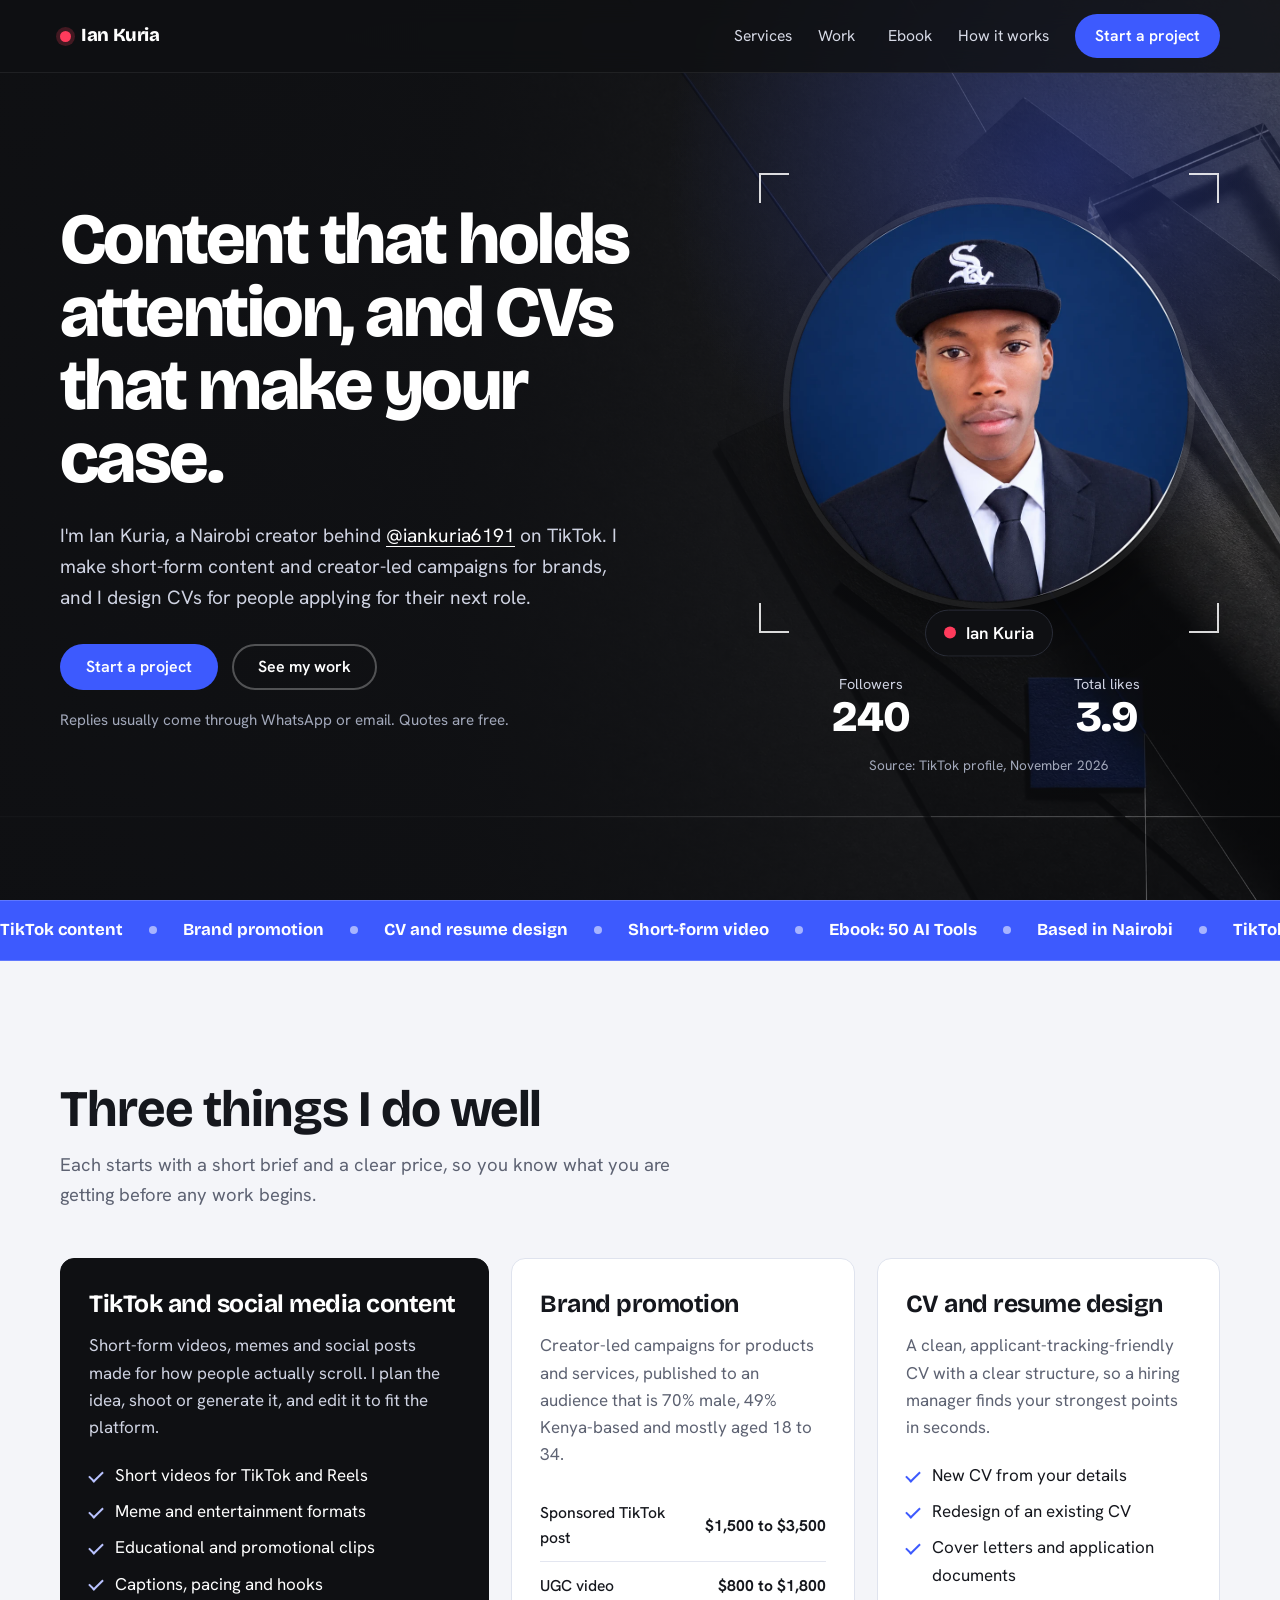
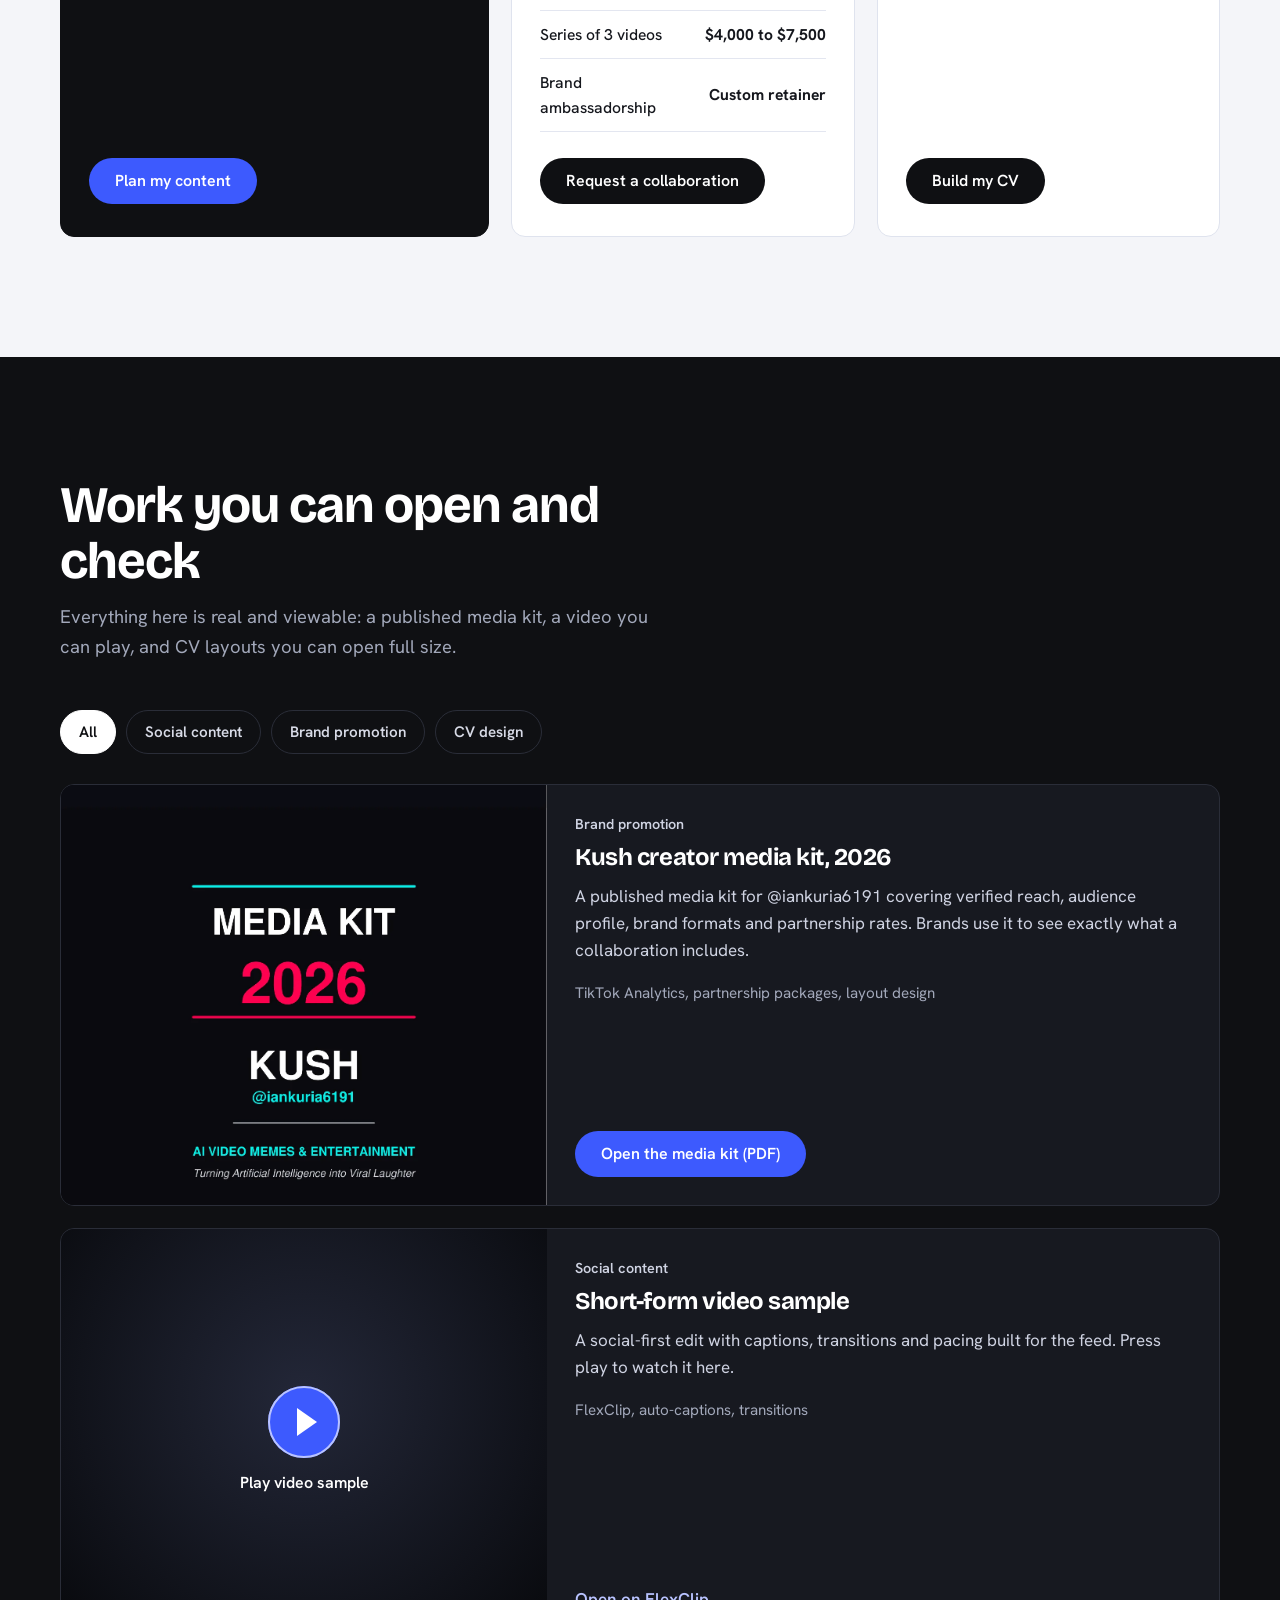
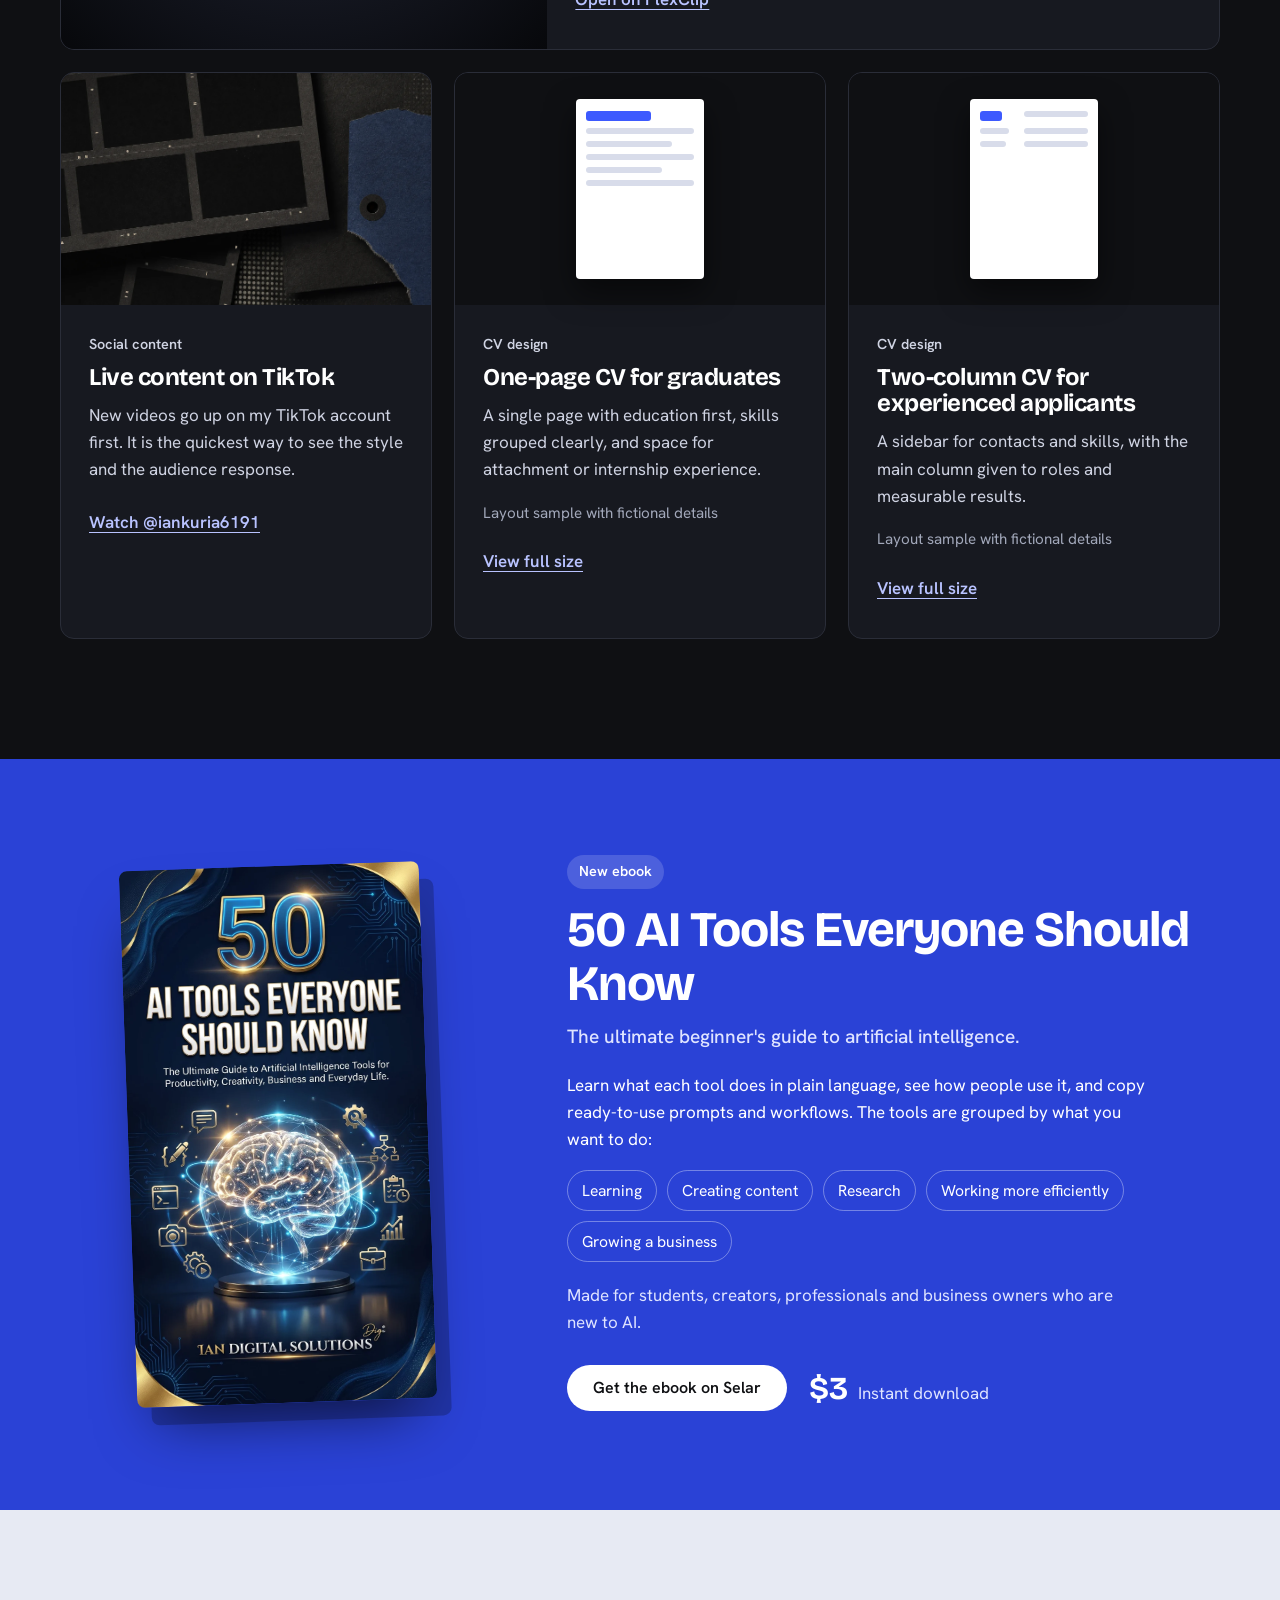
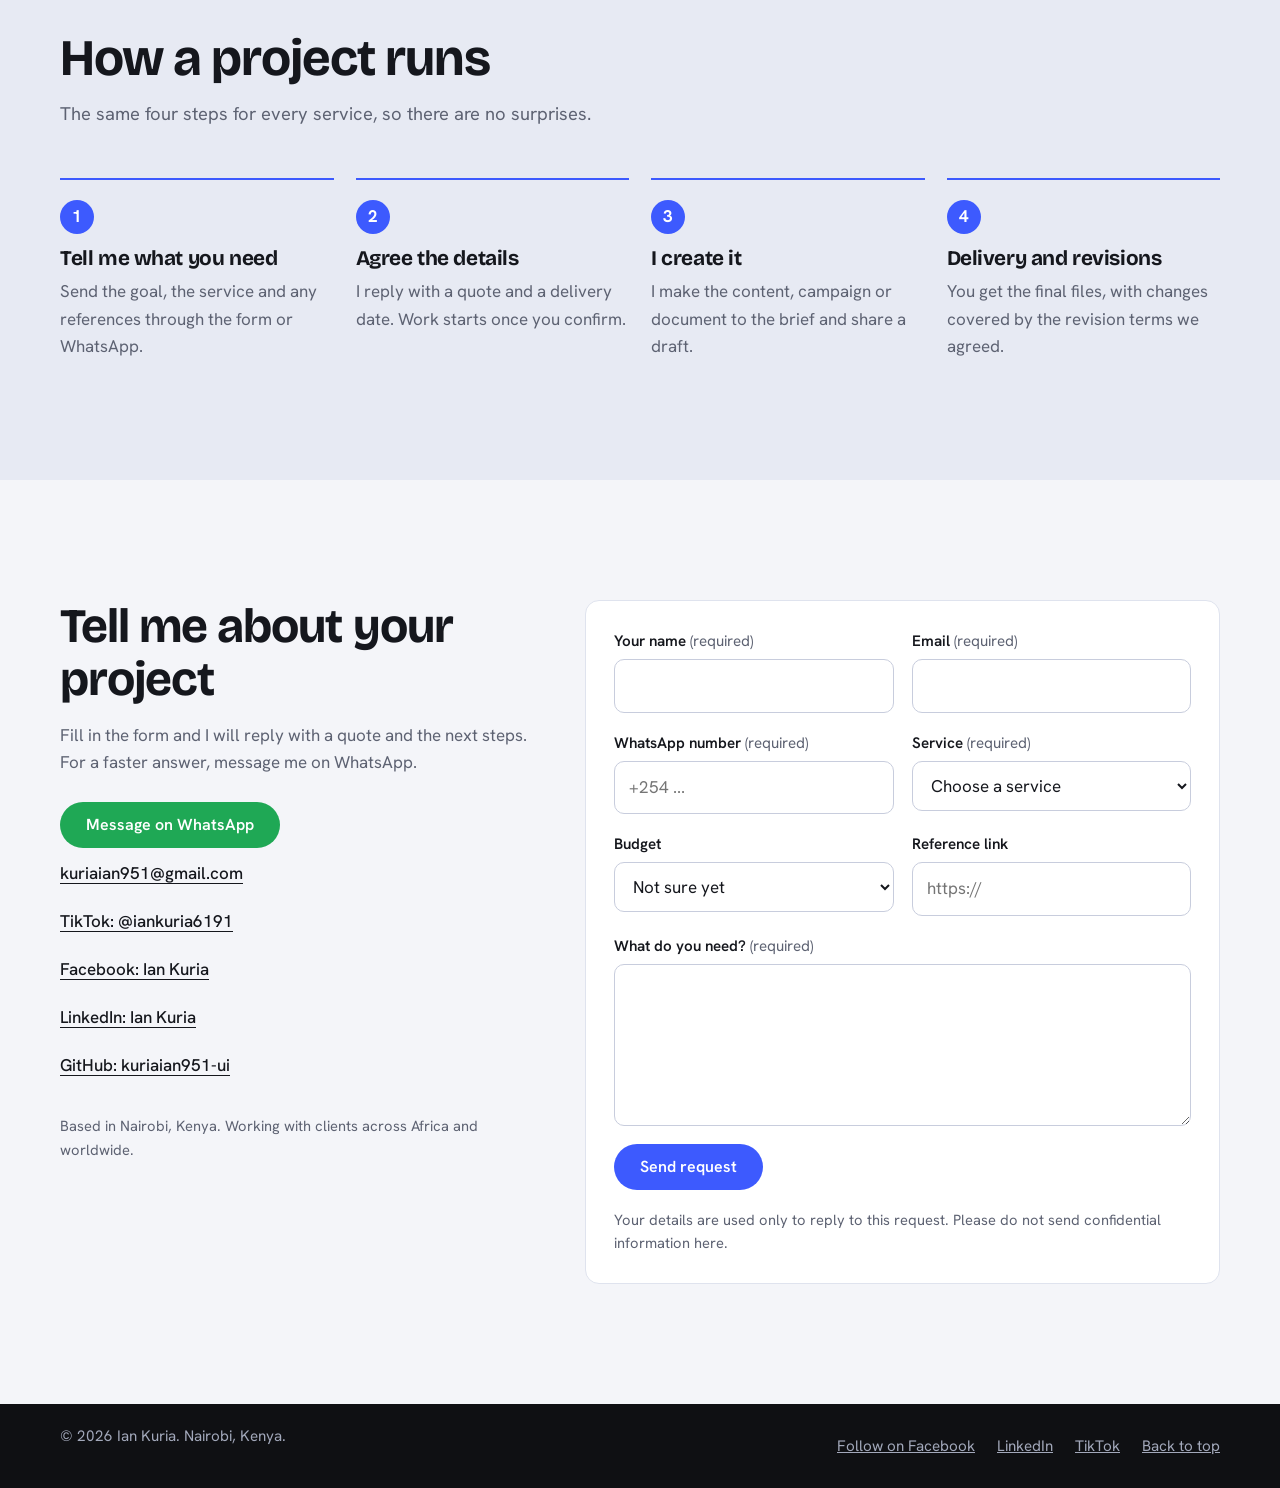
==== commit 5932b4a5: "Use the real ebook cover in the ebook section Replace the text graphic with the cover image of "50 A" ====
--- a/index.html
+++ b/index.html
@@ -225,10 +225,9 @@
     <!-- Ebook -->
     <section class="ebook" id="ebook" aria-labelledby="ebook-title">
       <div class="wrap ebook-grid">
-        <div class="ebook-art" aria-hidden="true">
-          <span class="ebook-num">50</span>
-          <span class="ebook-art-text">AI tools for beginners</span>
-        </div>
+        <a class="ebook-art" href="https://selar.com/87439758y9" target="_blank" rel="noopener" aria-label="Get the ebook 50 AI Tools Everyone Should Know on Selar">
+          <img src="assets/ebook-cover.webp" width="800" height="1433" loading="lazy" alt="Cover of the ebook 50 AI Tools Everyone Should Know, by Ian Digital Solutions" />
+        </a>
         <div class="ebook-copy">
           <p class="ebook-tag">New ebook</p>
           <h2 id="ebook-title">50 AI Tools Everyone Should Know</h2>
--- a/styles.css
+++ b/styles.css
@@ -183,9 +183,8 @@
 /* Ebook advert */
 .ebook { background: var(--blue-d); color: #fff; padding: clamp(56px, 8vw, 96px) 0; }
 .ebook-grid { display: grid; grid-template-columns: .8fr 1.2fr; gap: clamp(32px, 6vw, 72px); align-items: center; }
-.ebook-art { aspect-ratio: 4 / 5; max-width: 340px; width: 100%; margin-inline: auto; border-radius: 10px; background: linear-gradient(160deg, #11131a, #0b0c10); display: flex; flex-direction: column; justify-content: center; align-items: center; gap: 8px; text-align: center; padding: 24px; box-shadow: 18px 22px 0 rgba(0,0,0,.28); transform: rotate(-2deg); border-left: 10px solid var(--blue); }
-.ebook-num { font-family: var(--display); font-weight: 800; font-size: clamp(6rem, 14vw, 9rem); line-height: .9; letter-spacing: -0.06em; color: #fff; }
-.ebook-art-text { font-family: var(--display); font-weight: 700; font-size: 1.35rem; color: var(--blue-soft); }
+.ebook-art { display: block; width: 100%; max-width: 300px; margin-inline: auto; border-radius: 8px; overflow: hidden; line-height: 0; box-shadow: 0 34px 60px -22px rgba(0,0,0,.6), 14px 18px 0 rgba(0,0,0,.22); transform: rotate(-2deg); }
+.ebook-art img { width: 100%; height: auto; aspect-ratio: 800 / 1433; }
 .ebook-tag { display: inline-block; margin: 0 0 14px; padding: 5px 12px; border-radius: 999px; background: rgba(255,255,255,.16); font-weight: 600; font-size: .9rem; }
 .ebook-copy h2 { font-size: clamp(2rem, 4vw, 3.1rem); margin-bottom: 10px; }
 .ebook-sub { font-size: 1.2rem; color: #dfe4ff; font-weight: 500; }
@@ -246,7 +245,7 @@
   .steps { grid-template-columns: repeat(2, minmax(0, 1fr)); }
   .contact-grid { grid-template-columns: minmax(0, 1fr); gap: 36px; }
   .ebook-grid { grid-template-columns: minmax(0, 1fr); }
-  .ebook-art { max-width: 260px; }
+  .ebook-art { max-width: 250px; }
   .work-grid { grid-template-columns: repeat(2, minmax(0, 1fr)); }
   .work-grid .work { grid-column: span 1; }
   .work-grid .work-wide { flex-direction: column; }
@@ -385,6 +384,8 @@
   .btn-primary::after, .btn-light::after { content: ""; position: absolute; inset: 0; background: linear-gradient(110deg, transparent 30%, rgba(255,255,255,.38) 50%, transparent 70%); translate: -130% 0; pointer-events: none; }
   .btn-primary:hover::after, .btn-light:hover::after { translate: 130% 0; transition: translate .7s ease; }
   .chip { transition: background .2s ease, color .2s ease, border-color .2s ease; }
+  .ebook-art { transition: scale .35s cubic-bezier(.2,.7,.2,1); }
+  .ebook-art:hover { scale: 1.04; }
   .ebook-list li { transition: background .2s ease, transform .2s ease; }
   .ebook-list li:hover { background: rgba(255,255,255,.14); transform: translateY(-2px); }
 }
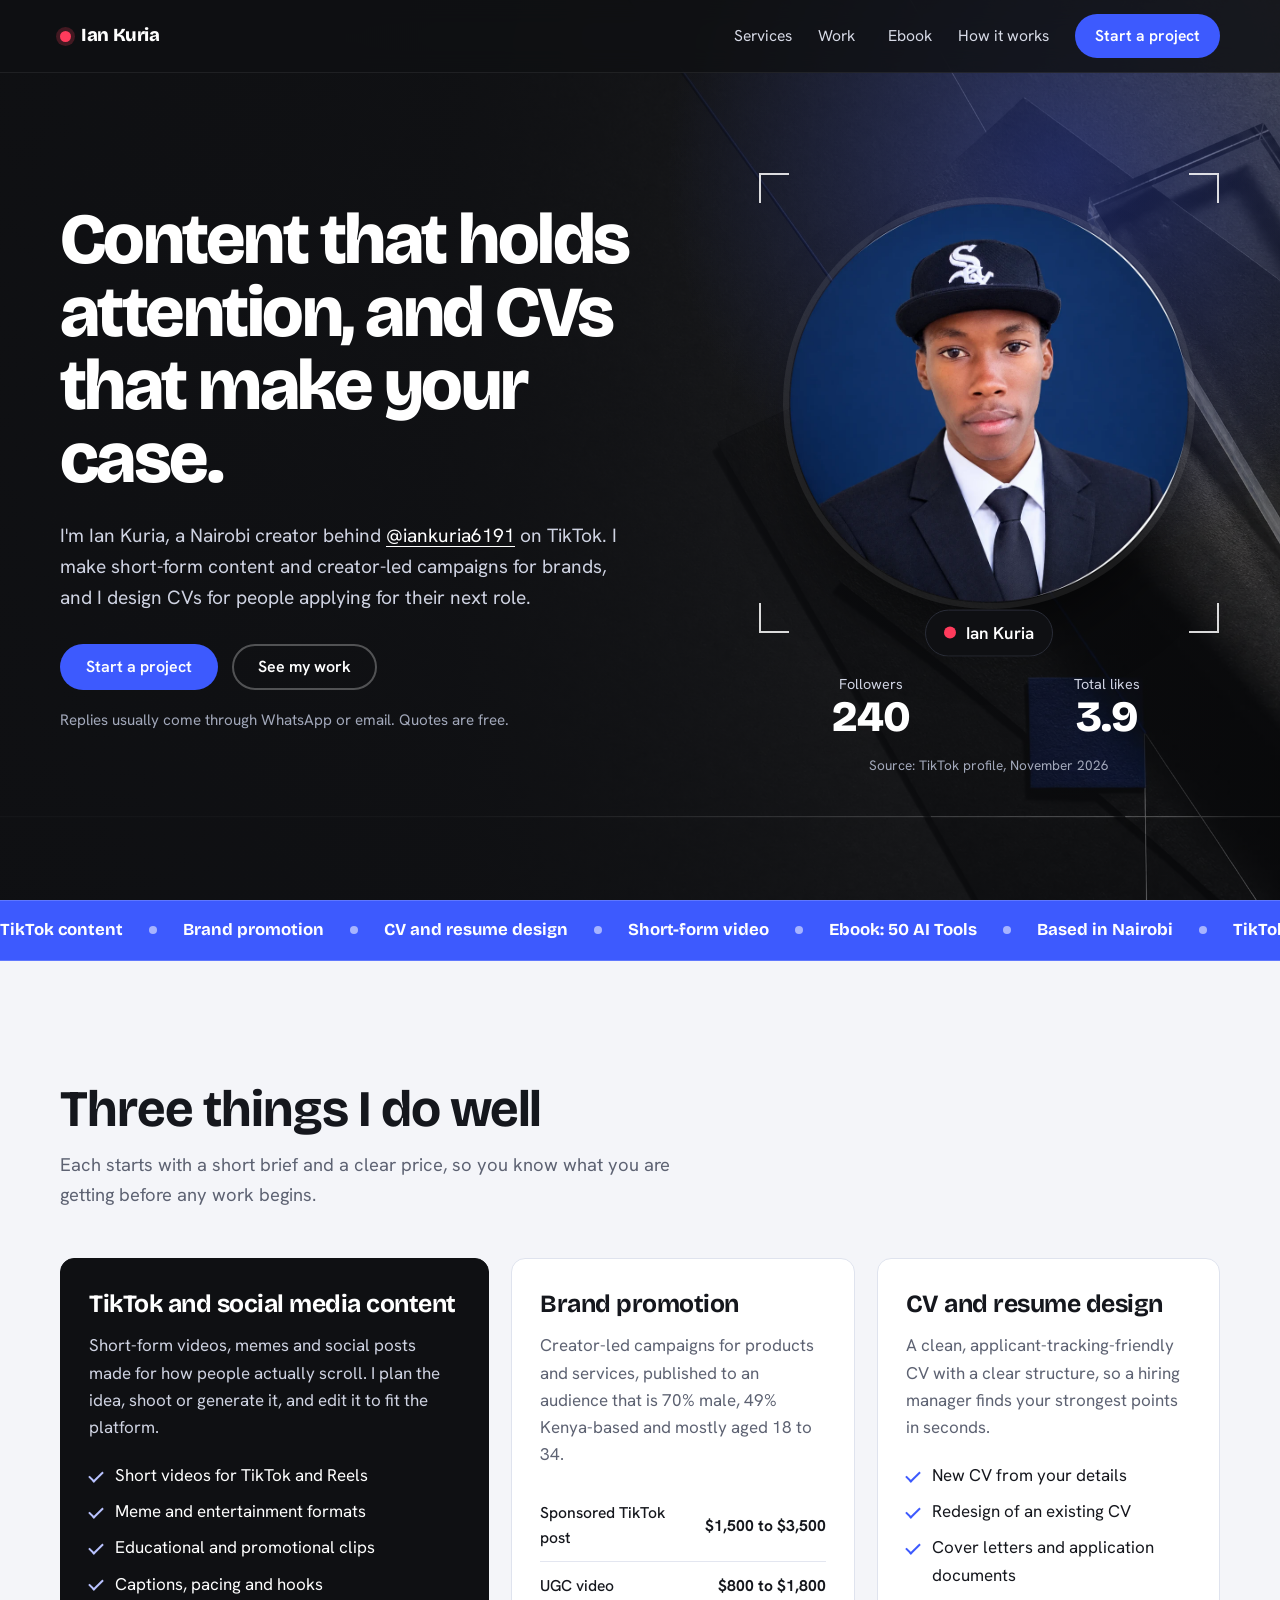
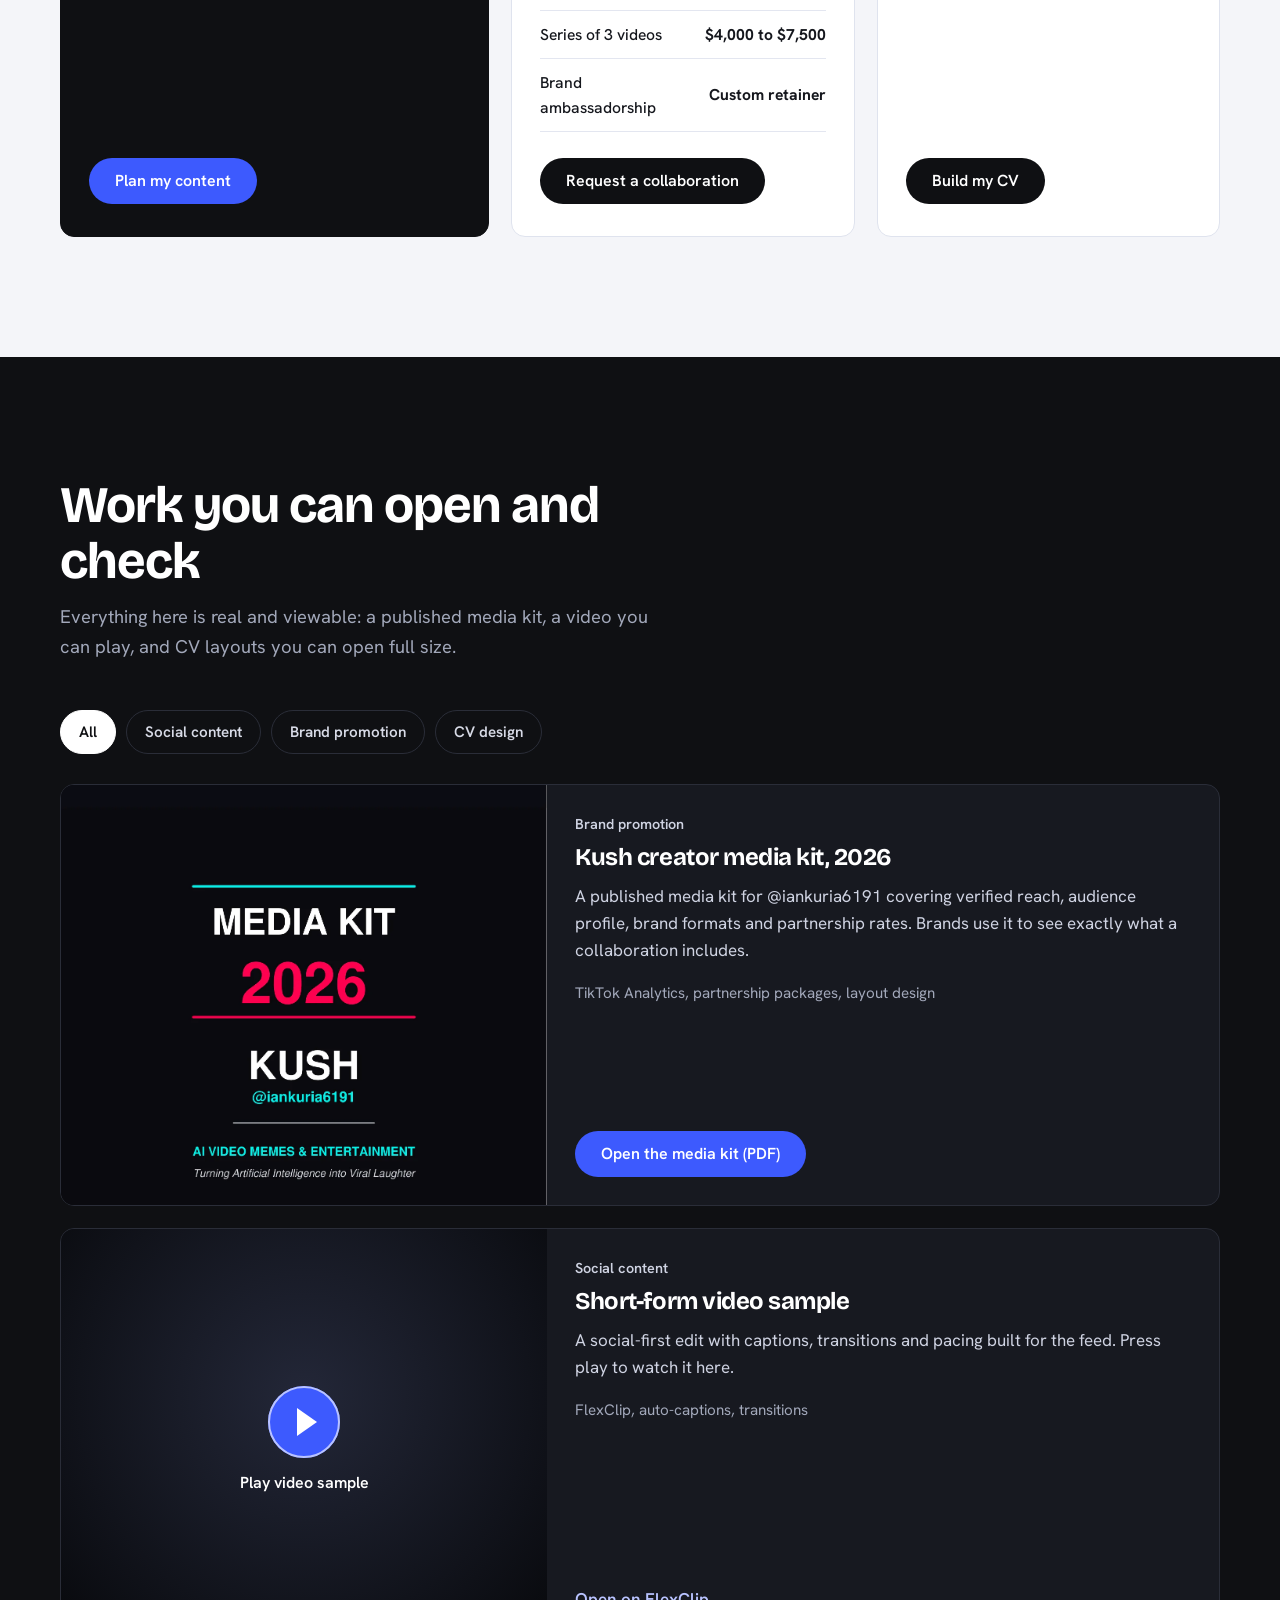
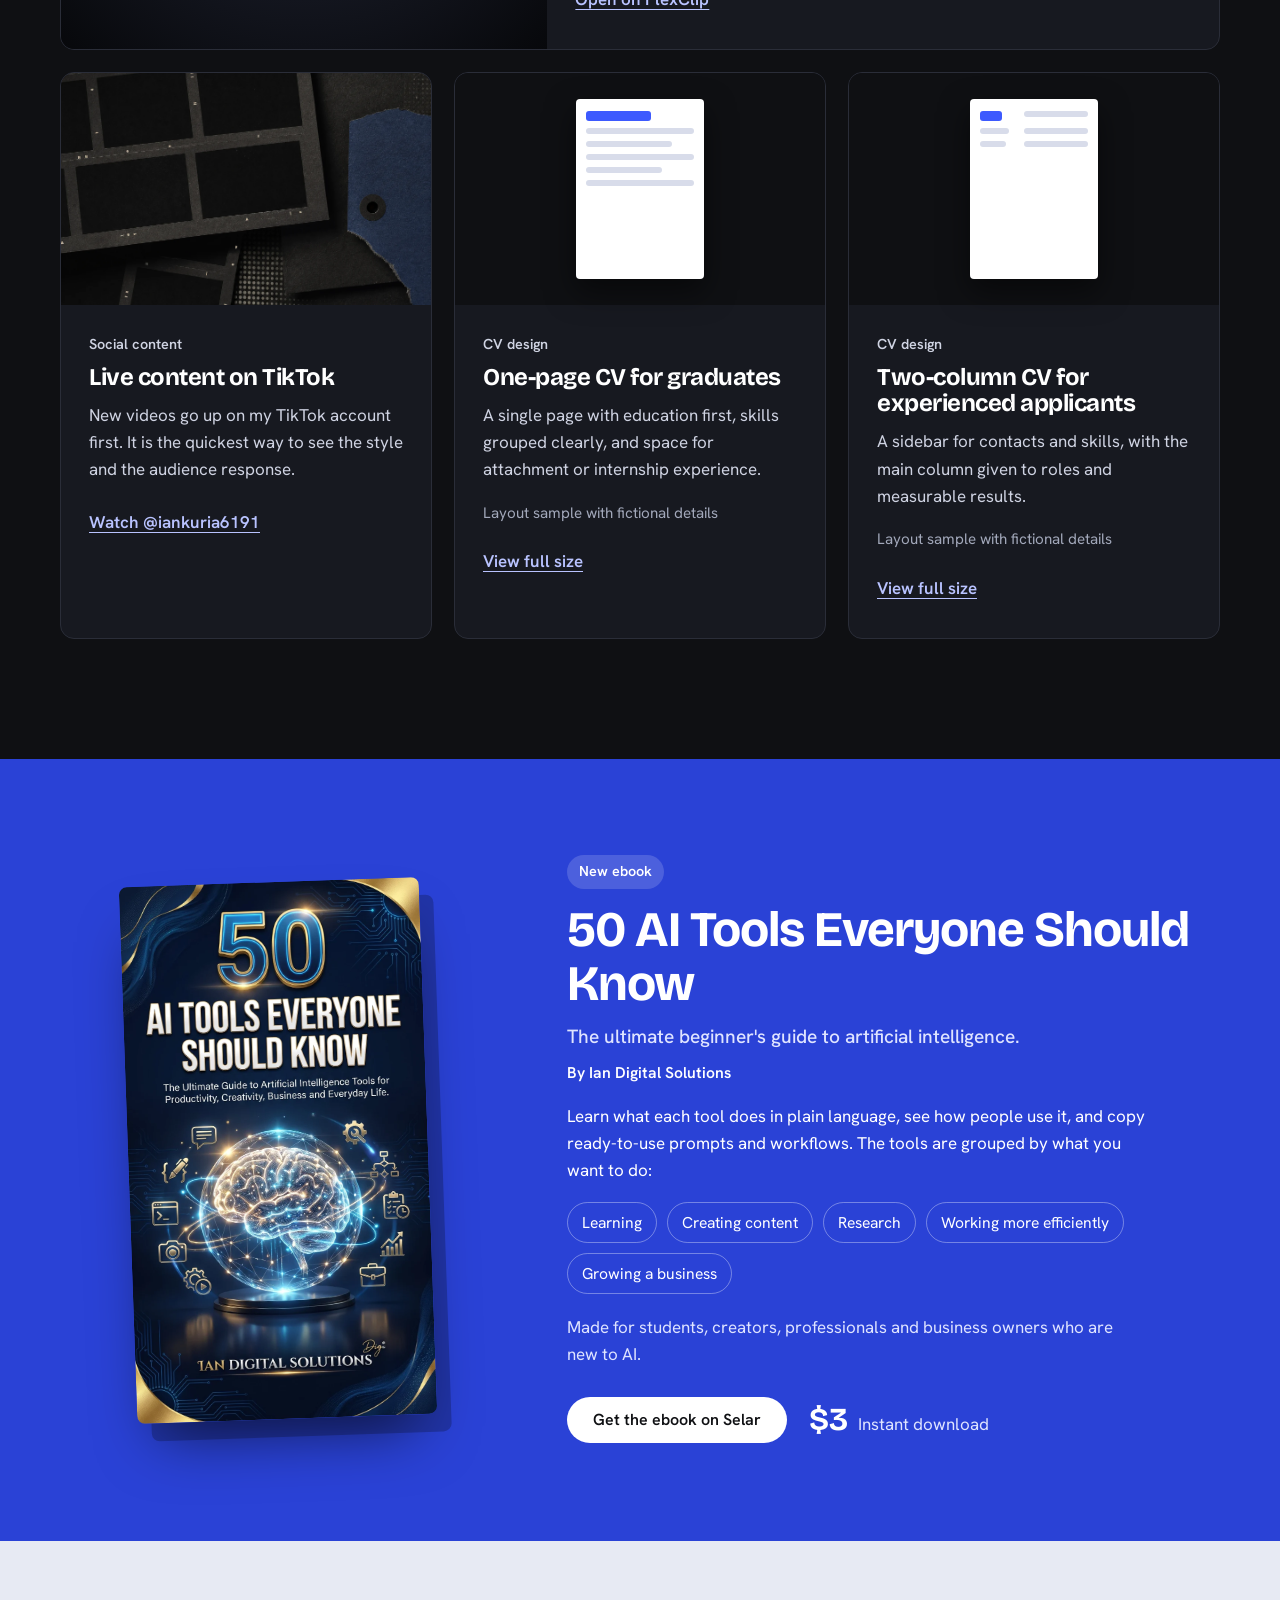
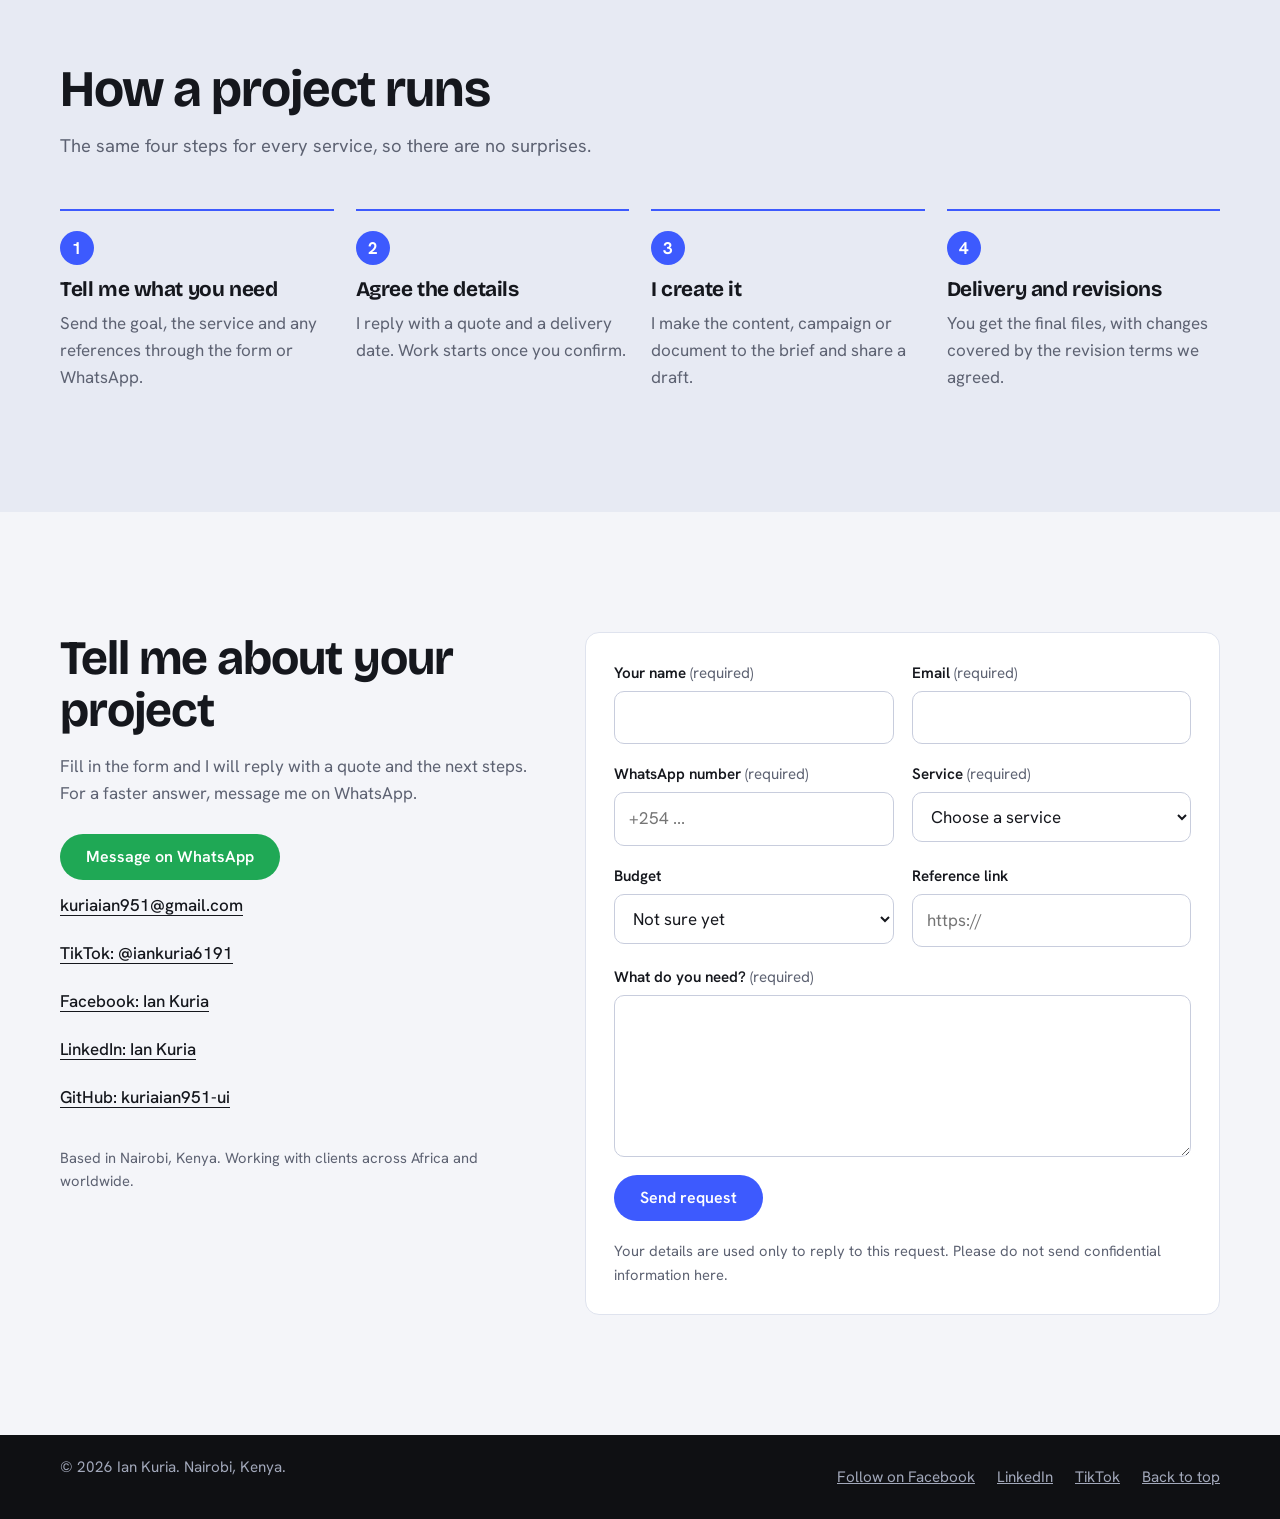
==== commit 8c4fb012: "Add publisher name to the ebook advert Show "By Ian Digital Solutions" under the ebook subtitle, mat" ====
--- a/index.html
+++ b/index.html
@@ -232,6 +232,7 @@
           <p class="ebook-tag">New ebook</p>
           <h2 id="ebook-title">50 AI Tools Everyone Should Know</h2>
           <p class="ebook-sub">The ultimate beginner's guide to artificial intelligence.</p>
+          <p class="ebook-by">By Ian Digital Solutions</p>
           <p>Learn what each tool does in plain language, see how people use it, and copy ready-to-use prompts and workflows. The tools are grouped by what you want to do:</p>
           <ul class="ebook-list">
             <li>Learning</li>
--- a/styles.css
+++ b/styles.css
@@ -189,6 +189,8 @@
 .ebook-copy h2 { font-size: clamp(2rem, 4vw, 3.1rem); margin-bottom: 10px; }
 .ebook-sub { font-size: 1.2rem; color: #dfe4ff; font-weight: 500; }
 .ebook-copy p { max-width: 58ch; }
+.ebook-by { margin: 0 0 18px; font-weight: 600; font-size: .98rem; color: #fff; }
+.ebook-sub { margin-bottom: .4em; }
 .ebook-list { list-style: none; padding: 0; margin: 0 0 20px; display: flex; flex-wrap: wrap; gap: 10px; }
 .ebook-list li { padding: 7px 14px; border: 1px solid rgba(255,255,255,.35); border-radius: 999px; font-size: .98rem; }
 .ebook-who { color: #dfe4ff; }
